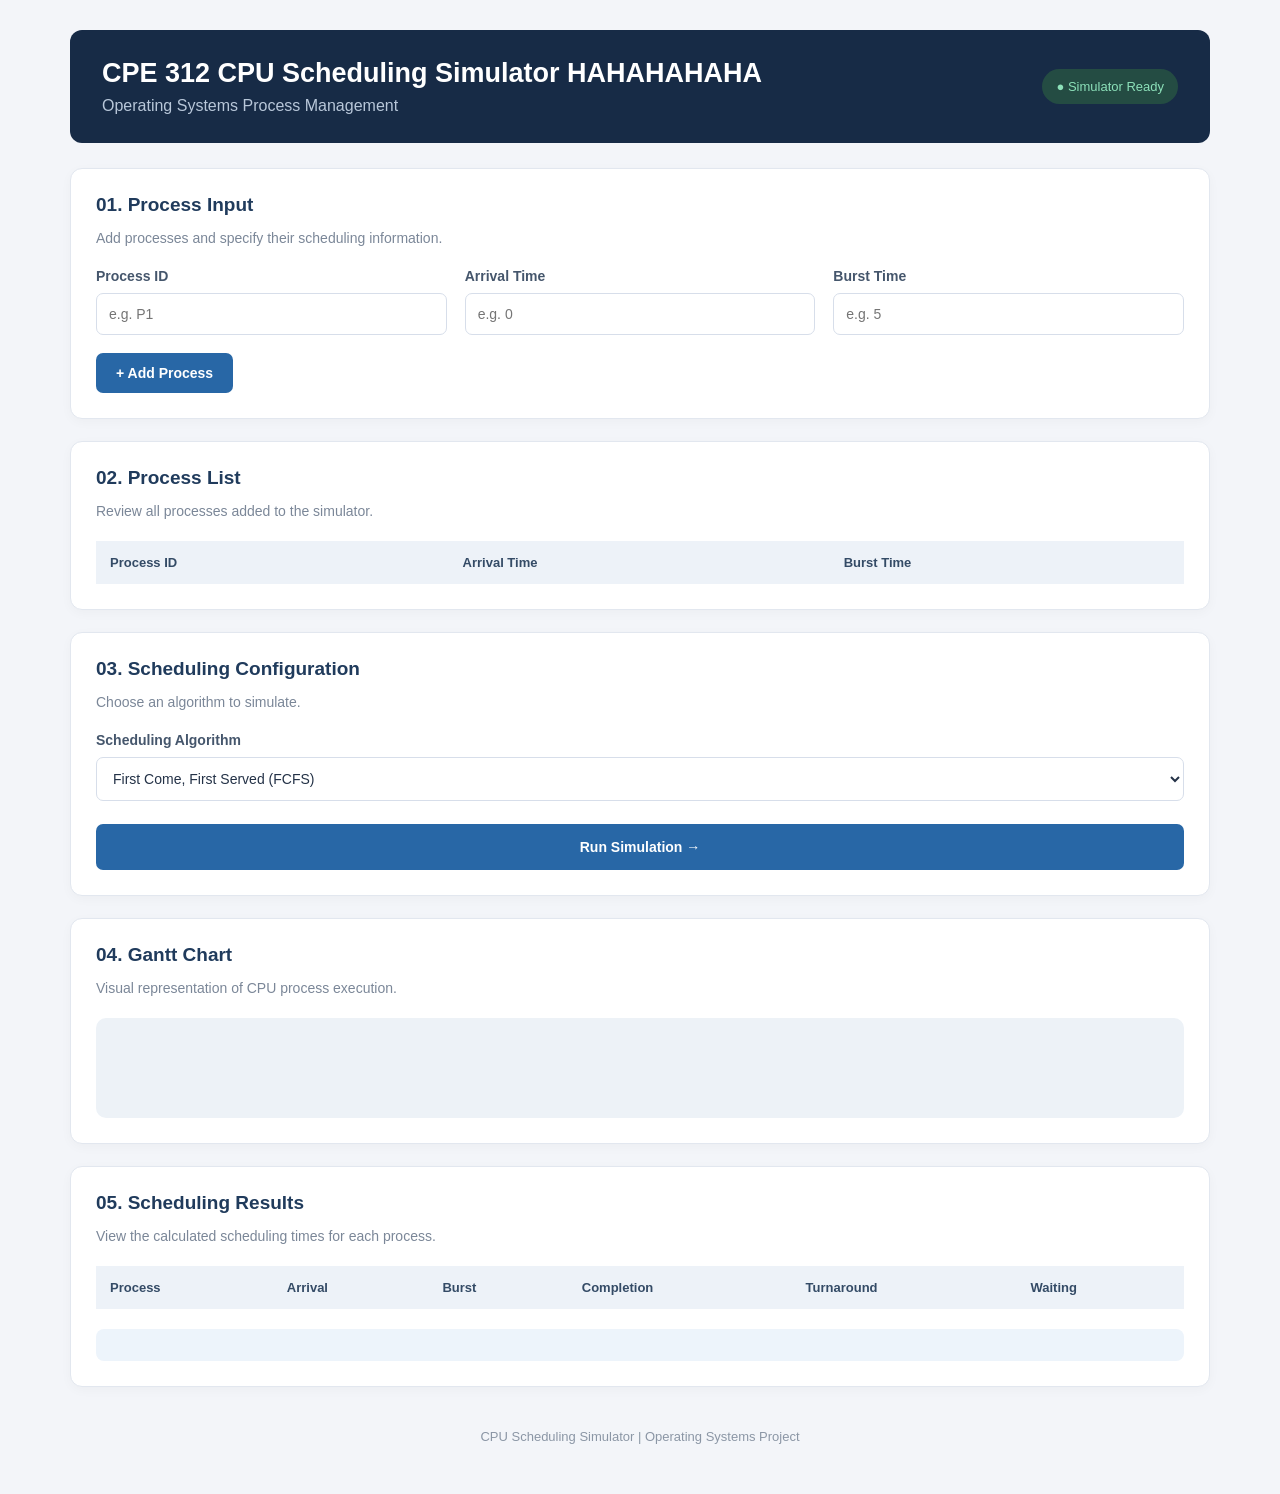
==== index.html @ f86019dd "Change title to 'CPE 312 CPU Scheduling Simulator' Updated the title and header text in index.html t" ====
<!DOCTYPE html>
<html lang="en">
<head>
    <meta charset="UTF-8">
    <meta name="viewport" content="width=device-width, initial-scale=1.0">
    <title>CPU Scheduling Simulator</title>
    <link rel="stylesheet" href="style.css">
</head>
<body>

<div class="container">

    <header class="header">
        <div>
            <h1>CPE 312 CPU Scheduling Simulator HAHAHAHAHA</h1>
            <p>Operating Systems Process Management</p>
        </div>
        <span class="status">● Simulator Ready</span>
    </header>

    <main>

        <section class="panel">
            <h2>01. Process Input</h2>
            <p class="description">
                Add processes and specify their scheduling information.
            </p>

            <div class="input-grid">
                <div class="input-group">
                    <label for="processID">Process ID</label>
                    <input type="text" id="processID" placeholder="e.g. P1">
                </div>

                <div class="input-group">
                    <label for="arrivalTime">Arrival Time</label>
                    <input type="number" id="arrivalTime" min="0" placeholder="e.g. 0">
                </div>

                <div class="input-group">
                    <label for="burstTime">Burst Time</label>
                    <input type="number" id="burstTime" min="1" placeholder="e.g. 5">
                </div>
            </div>

            <button class="primary-button" onclick="addProcess()">
                + Add Process
            </button>
        </section>

        <section class="panel">
            <h2>02. Process List</h2>
            <p class="description">
                Review all processes added to the simulator.
            </p>

            <div class="table-container">
                <table>
                    <thead>
                        <tr>
                            <th>Process ID</th>
                            <th>Arrival Time</th>
                            <th>Burst Time</th>
                        </tr>
                    </thead>
                    <tbody id="processTable"></tbody>
                </table>
            </div>
        </section>

        <section class="panel">
            <h2>03. Scheduling Configuration</h2>
            <p class="description">
                Choose an algorithm to simulate.
            </p>

            <div class="input-group">
                <label for="algorithm">Scheduling Algorithm</label>

                <select id="algorithm">
                    <option value="fcfs">
                        First Come, First Served (FCFS)
                    </option>
                    <option value="sjf">
                        Shortest Job First (SJF)
                    </option>
                </select>
            </div>

            <button class="primary-button run-button"
                    onclick="runSimulation()">
                Run Simulation →
            </button>
        </section>

        <section class="panel">
            <h2>04. Gantt Chart</h2>
            <p class="description">
                Visual representation of CPU process execution.
            </p>

            <div id="ganttChart" class="gantt-chart"></div>
        </section>

        <section class="panel">
            <h2>05. Scheduling Results</h2>
            <p class="description">
                View the calculated scheduling times for each process.
            </p>

            <div class="table-container">
                <table>
                    <thead>
                        <tr>
                            <th>Process</th>
                            <th>Arrival</th>
                            <th>Burst</th>
                            <th>Completion</th>
                            <th>Turnaround</th>
                            <th>Waiting</th>
                        </tr>
                    </thead>
                    <tbody id="resultsTable"></tbody>
                </table>
            </div>

            <div id="averages" class="average-results"></div>
        </section>

    </main>

    <footer>
        CPU Scheduling Simulator | Operating Systems Project
    </footer>

</div>

<script src="script.js"></script>

</body>
</html>
---- style.css ----
* {
    box-sizing: border-box;
}

body {
    margin: 0;
    font-family: Arial, sans-serif;
    background: #f3f5f9;
    color: #243247;
}

.container {
    max-width: 1200px;
    margin: auto;
    padding: 30px;
}

/* HEADER */

.header {
    background: #172b46;
    color: white;
    padding: 28px 32px;
    border-radius: 12px;
    display: flex;
    justify-content: space-between;
    align-items: center;
    margin-bottom: 25px;
}

.header h1 {
    margin: 0 0 8px;
    font-size: 27px;
}

.header p {
    margin: 0;
    color: #b8c7d9;
}

.status {
    background: #244c43;
    color: #8ce0b9;
    padding: 10px 14px;
    border-radius: 20px;
    font-size: 13px;
}

/* PANELS */

.panel {
    background: white;
    padding: 25px;
    margin-bottom: 22px;
    border-radius: 12px;
    border: 1px solid #e2e7ef;
    box-shadow: 0 3px 12px rgba(0,0,0,0.03);
}

.panel h2 {
    margin: 0 0 8px;
    font-size: 19px;
    color: #203b5c;
}

.description {
    color: #7b8798;
    font-size: 14px;
    margin-bottom: 22px;
}

/* INPUTS */

.input-grid {
    display: grid;
    grid-template-columns: repeat(3, 1fr);
    gap: 18px;
}

.input-group {
    display: flex;
    flex-direction: column;
    gap: 9px;
    margin-bottom: 18px;
}

label {
    font-size: 14px;
    font-weight: bold;
    color: #45566c;
}

input, select {
    width: 100%;
    padding: 12px;
    border: 1px solid #d7deea;
    border-radius: 7px;
    font-size: 14px;
    background: white;
    color: #243247;
}

input:focus, select:focus {
    outline: none;
    border-color: #367bc1;
    box-shadow: 0 0 0 3px rgba(54,123,193,0.12);
}

/* BUTTONS */

button {
    cursor: pointer;
    border: none;
    border-radius: 7px;
    padding: 12px 20px;
    font-size: 14px;
    font-weight: bold;
    transition: 0.2s;
}

.primary-button {
    background: #2867a6;
    color: white;
}

.primary-button:hover {
    background: #1e507f;
}

.run-button {
    width: 100%;
    margin-top: 5px;
    padding: 15px;
}

/* TABLES */

.table-container {
    width: 100%;
    overflow-x: auto;
}

table {
    width: 100%;
    border-collapse: collapse;
    background: white;
}

th {
    background: #edf2f8;
    color: #344b66;
    font-size: 13px;
    text-align: left;
    padding: 14px;
}

td {
    padding: 14px;
    border-bottom: 1px solid #edf0f4;
    font-size: 14px;
}

tbody tr:hover {
    background: #f7faff;
}


/* GANTT CHART */

.gantt-chart {
    display: flex;
    align-items: stretch;
    gap: 4px;
    overflow-x: auto;
    padding: 15px 5px;
    background: #edf2f7;
    border-radius: 10px;
    min-height: 100px;
}

.gantt-block {
    flex: 1 1 0;
    min-width: 75px;
    border-radius: 8px;
    padding: 18px 8px;
    text-align: center;
    color: #ffffff !important;
    font-weight: bold;
    background: #367BC1;
}

.gantt-time {
    margin-top: 8px;
    font-size: 12px;
    font-weight: normal;
    color: #ffffff !important;
}


/* RESULTS */

.average-results {
    margin-top: 20px;
    padding: 16px;
    background: #edf4fb;
    color: #244e78;
    border-radius: 8px;
    font-weight: bold;
    line-height: 2;
}

/* FOOTER */

footer {
    text-align: center;
    color: #8b96a5;
    font-size: 13px;
    padding: 20px;
}

/* MOBILE */

@media (max-width: 700px) {
    .container {
        padding: 15px;
    }

    .header {
        flex-direction: column;
        align-items: flex-start;
        gap: 18px;
        padding: 22px;
    }

    .header h1 {
        font-size: 22px;
    }

    .input-grid {
        grid-template-columns: 1fr;
        gap: 0;
    }

    .panel {
        padding: 18px;
    }
}
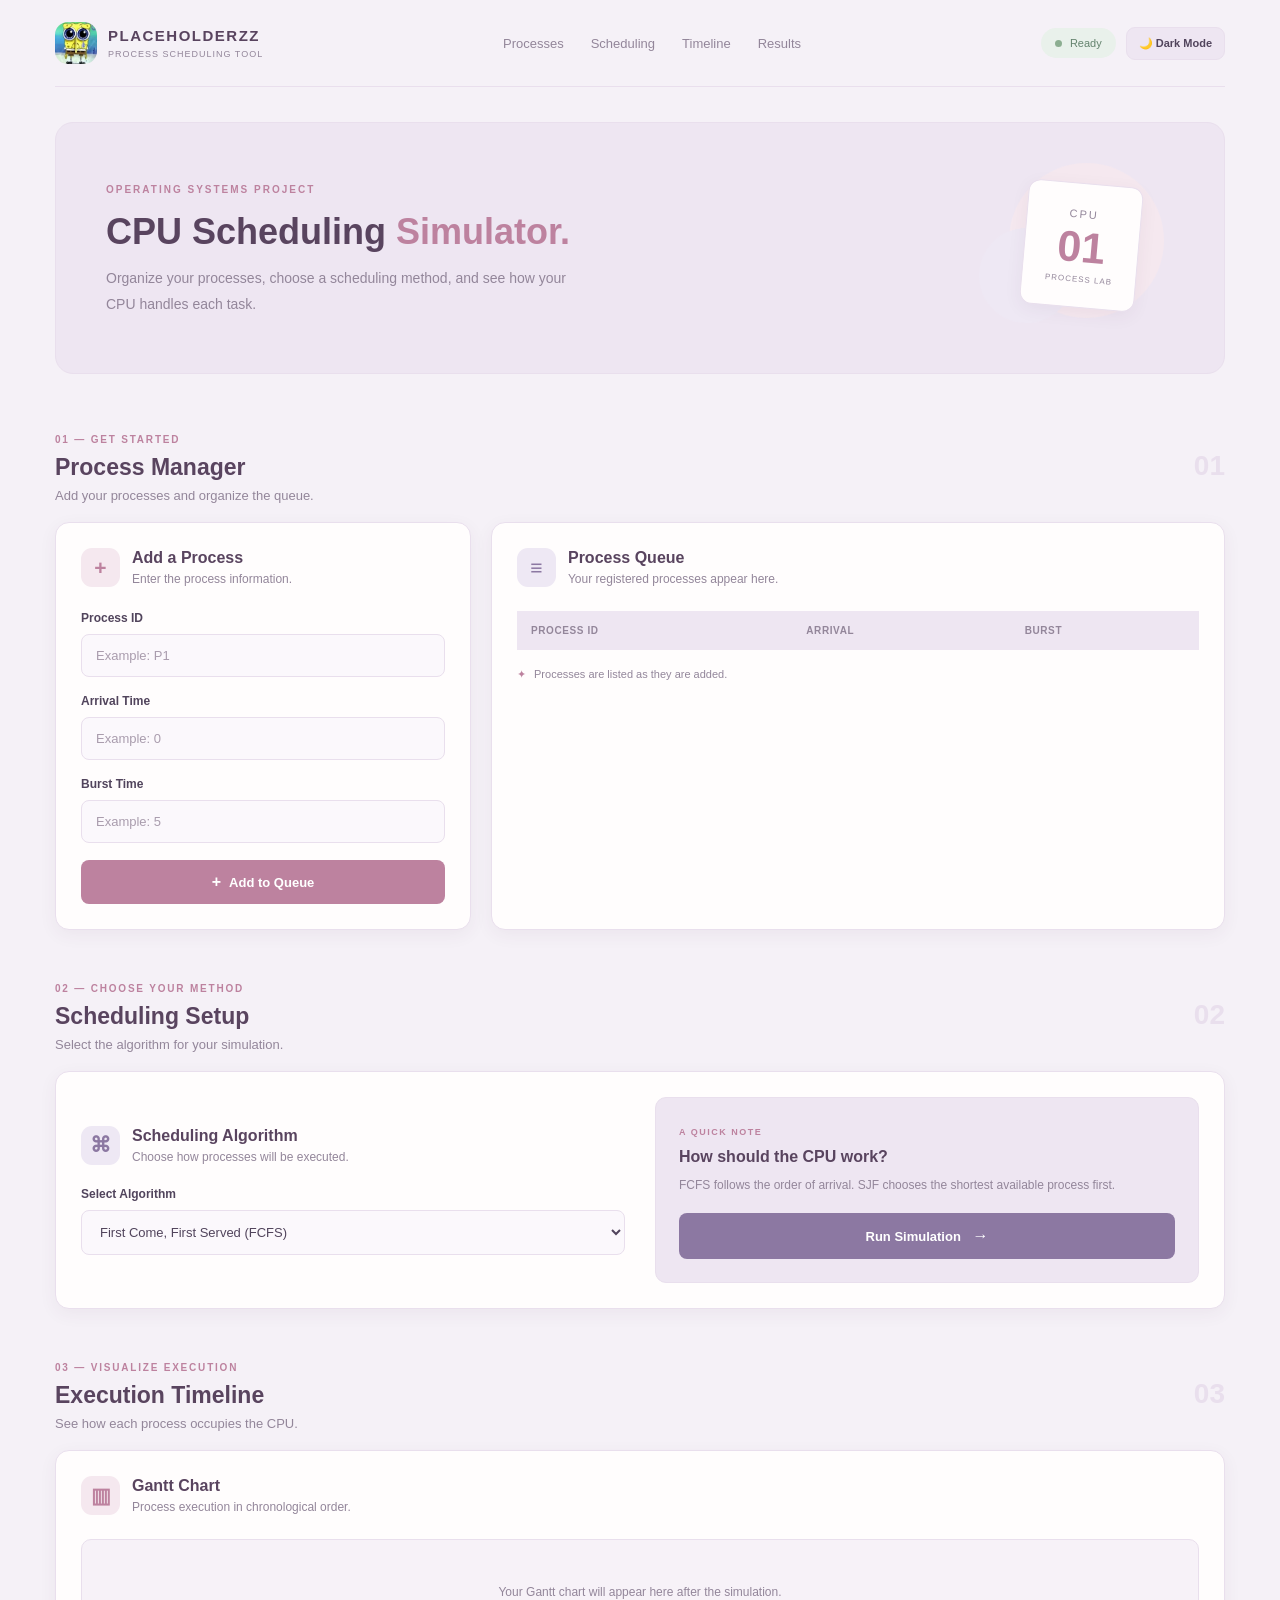
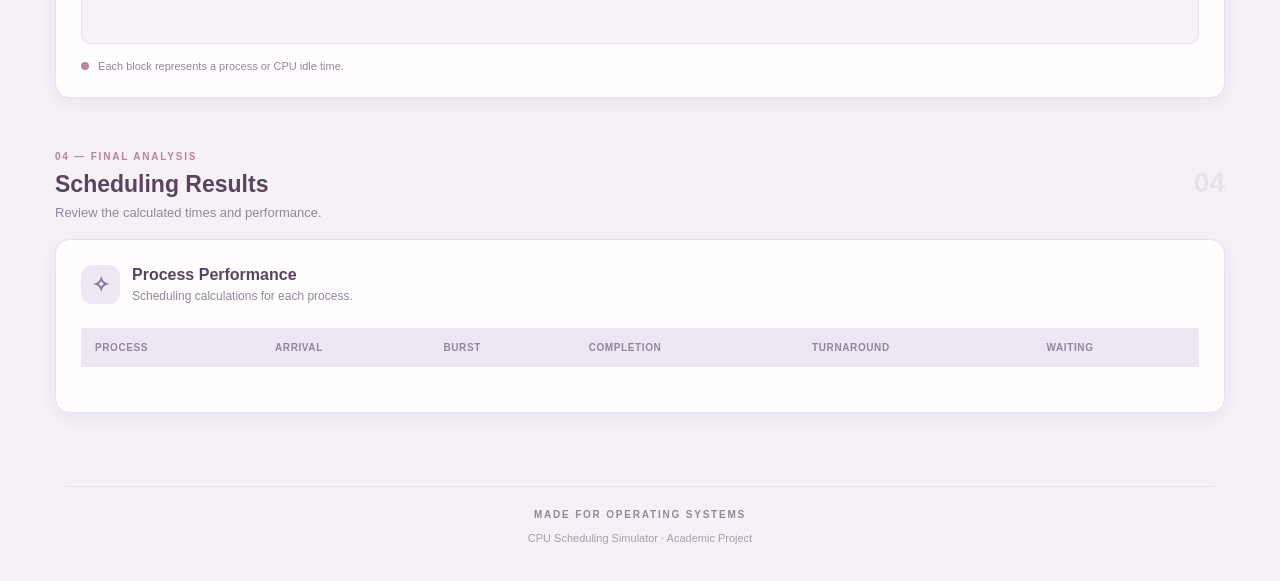
==== commit 3737da99: "Add files via upload" ====
--- a/index.html
+++ b/index.html
@@ -9,134 +9,273 @@
 </head>
 <body>
 
-<div class="container">
-
-    <header class="header">
-        <div>
-            <h1>CPE 312 CPU Scheduling Simulator HAHAHAHAHA</h1>
-            <p>Operating Systems Process Management</p>
+<div class="app-container">
+
+    <header class="topbar">
+        <div class="brand">
+            <div class="brand-logo">
+    <img src="logo.png" alt="LOGO Logo">
+</div>
+            <div>
+                <h2>PLACEHOLDERZZ</h2>
+                <span>PROCESS SCHEDULING TOOL</span>
+            </div>
         </div>
-        <span class="status">● Simulator Ready</span>
+
+        <nav class="navigation">
+            <a href="#process-manager">Processes</a>
+            <a href="#scheduling">Scheduling</a>
+            <a href="#timeline">Timeline</a>
+            <a href="#results">Results</a>
+        </nav>
+
+        <div class="header-actions">
+            <span class="system-status">
+                <span class="status-dot"></span>
+                Ready
+            </span>
+            <button class="theme-toggle" id="themeToggle" onclick="toggleTheme()">
+                🌙 Dark Mode
+            </button>
+        </div>
     </header>
 
     <main>
 
-        <section class="panel">
-            <h2>01. Process Input</h2>
-            <p class="description">
-                Add processes and specify their scheduling information.
-            </p>
-
-            <div class="input-grid">
-                <div class="input-group">
-                    <label for="processID">Process ID</label>
-                    <input type="text" id="processID" placeholder="e.g. P1">
-                </div>
-
-                <div class="input-group">
-                    <label for="arrivalTime">Arrival Time</label>
-                    <input type="number" id="arrivalTime" min="0" placeholder="e.g. 0">
-                </div>
-
-                <div class="input-group">
-                    <label for="burstTime">Burst Time</label>
-                    <input type="number" id="burstTime" min="1" placeholder="e.g. 5">
-                </div>
-            </div>
-
-            <button class="primary-button" onclick="addProcess()">
-                + Add Process
-            </button>
-        </section>
-
-        <section class="panel">
-            <h2>02. Process List</h2>
-            <p class="description">
-                Review all processes added to the simulator.
-            </p>
-
-            <div class="table-container">
-                <table>
-                    <thead>
-                        <tr>
-                            <th>Process ID</th>
-                            <th>Arrival Time</th>
-                            <th>Burst Time</th>
-                        </tr>
-                    </thead>
-                    <tbody id="processTable"></tbody>
-                </table>
-            </div>
-        </section>
-
-        <section class="panel">
-            <h2>03. Scheduling Configuration</h2>
-            <p class="description">
-                Choose an algorithm to simulate.
-            </p>
-
-            <div class="input-group">
-                <label for="algorithm">Scheduling Algorithm</label>
-
-                <select id="algorithm">
-                    <option value="fcfs">
-                        First Come, First Served (FCFS)
-                    </option>
-                    <option value="sjf">
-                        Shortest Job First (SJF)
-                    </option>
-                </select>
-            </div>
-
-            <button class="primary-button run-button"
-                    onclick="runSimulation()">
-                Run Simulation →
-            </button>
-        </section>
-
-        <section class="panel">
-            <h2>04. Gantt Chart</h2>
-            <p class="description">
-                Visual representation of CPU process execution.
-            </p>
-
-            <div id="ganttChart" class="gantt-chart"></div>
-        </section>
-
-        <section class="panel">
-            <h2>05. Scheduling Results</h2>
-            <p class="description">
-                View the calculated scheduling times for each process.
-            </p>
-
-            <div class="table-container">
-                <table>
-                    <thead>
-                        <tr>
-                            <th>Process</th>
-                            <th>Arrival</th>
-                            <th>Burst</th>
-                            <th>Completion</th>
-                            <th>Turnaround</th>
-                            <th>Waiting</th>
-                        </tr>
-                    </thead>
-                    <tbody id="resultsTable"></tbody>
-                </table>
-            </div>
-
-            <div id="averages" class="average-results"></div>
+        <section class="welcome-section">
+            <div class="welcome-text">
+                <span class="eyebrow">OPERATING SYSTEMS PROJECT</span>
+                <h1>CPU Scheduling <span>Simulator.</span></h1>
+                <p>
+                    Organize your processes, choose a scheduling method,
+                    and see how your CPU handles each task.
+                </p>
+            </div>
+
+            <div class="welcome-decoration">
+                <div class="decoration-circle circle-one"></div>
+                <div class="decoration-circle circle-two"></div>
+                <div class="decoration-card">
+                    <span>CPU</span>
+                    <strong>01</strong>
+                    <small>PROCESS LAB</small>
+                </div>
+            </div>
+        </section>
+
+        <section id="process-manager" class="workspace-section">
+            <div class="section-heading">
+                <div>
+                    <span class="section-label">01 — GET STARTED</span>
+                    <h2>Process Manager</h2>
+                    <p>Add your processes and organize the queue.</p>
+                </div>
+                <span class="section-mark">01</span>
+            </div>
+
+            <div class="process-layout">
+
+                <div class="card input-card">
+                    <div class="card-title">
+                        <div class="icon-box pink">+</div>
+                        <div>
+                            <h3>Add a Process</h3>
+                            <p>Enter the process information.</p>
+                        </div>
+                    </div>
+
+                    <div class="input-group">
+                        <label for="processID">Process ID</label>
+                        <input type="text" id="processID" placeholder="Example: P1">
+                    </div>
+
+                    <div class="input-group">
+                        <label for="arrivalTime">Arrival Time</label>
+                        <input type="number" id="arrivalTime" min="0" placeholder="Example: 0">
+                    </div>
+
+                    <div class="input-group">
+                        <label for="burstTime">Burst Time</label>
+                        <input type="number" id="burstTime" min="1" placeholder="Example: 5">
+                    </div>
+
+                    <button class="primary-button" onclick="addProcess()">
+                        <span>+</span> Add to Queue
+                    </button>
+                </div>
+
+                <div class="card queue-card">
+                    <div class="card-title">
+                        <div class="icon-box lavender">≡</div>
+                        <div>
+                            <h3>Process Queue</h3>
+                            <p>Your registered processes appear here.</p>
+                        </div>
+                    </div>
+
+                    <div class="table-container">
+                        <table>
+                            <thead>
+                                <tr>
+                                    <th>PROCESS ID</th>
+                                    <th>ARRIVAL</th>
+                                    <th>BURST</th>
+                                </tr>
+                            </thead>
+                            <tbody id="processTable"></tbody>
+                        </table>
+                    </div>
+
+                    <div class="table-note">
+                        <span>✦</span> Processes are listed as they are added.
+                    </div>
+                </div>
+
+            </div>
+        </section>
+
+        <section id="scheduling" class="workspace-section">
+            <div class="section-heading">
+                <div>
+                    <span class="section-label">02 — CHOOSE YOUR METHOD</span>
+                    <h2>Scheduling Setup</h2>
+                    <p>Select the algorithm for your simulation.</p>
+                </div>
+                <span class="section-mark">02</span>
+            </div>
+
+            <div class="card scheduling-card">
+                <div class="scheduling-left">
+                    <div class="card-title">
+                        <div class="icon-box lavender">⌘</div>
+                        <div>
+                            <h3>Scheduling Algorithm</h3>
+                            <p>Choose how processes will be executed.</p>
+                        </div>
+                    </div>
+
+                    <div class="input-group">
+                        <label for="algorithm">Select Algorithm</label>
+                        <select id="algorithm">
+                            <option value="fcfs">First Come, First Served (FCFS)</option>
+                            <option value="sjf">Shortest Job First (SJF)</option>
+                        </select>
+                    </div>
+                </div>
+
+                <div class="scheduling-right">
+                    <span class="tip-label">A QUICK NOTE</span>
+                    <h3>How should the CPU work?</h3>
+                    <p>
+                        FCFS follows the order of arrival.
+                        SJF chooses the shortest available process first.
+                    </p>
+                    <button class="run-button" onclick="runSimulation()">
+                        Run Simulation <span>→</span>
+                    </button>
+                </div>
+            </div>
+        </section>
+
+        <section id="timeline" class="workspace-section">
+            <div class="section-heading">
+                <div>
+                    <span class="section-label">03 — VISUALIZE EXECUTION</span>
+                    <h2>Execution Timeline</h2>
+                    <p>See how each process occupies the CPU.</p>
+                </div>
+                <span class="section-mark">03</span>
+            </div>
+
+            <div class="card timeline-card">
+                <div class="card-title">
+                    <div class="icon-box pink">▥</div>
+                    <div>
+                        <h3>Gantt Chart</h3>
+                        <p>Process execution in chronological order.</p>
+                    </div>
+                </div>
+
+                <div id="ganttChart" class="gantt-chart">
+                    <p class="placeholder">Your Gantt chart will appear here after the simulation.</p>
+                </div>
+
+                <div class="timeline-note">
+                    <span class="legend-dot"></span>
+                    Each block represents a process or CPU idle time.
+                </div>
+            </div>
+        </section>
+
+        <section id="results" class="workspace-section">
+            <div class="section-heading">
+                <div>
+                    <span class="section-label">04 — FINAL ANALYSIS</span>
+                    <h2>Scheduling Results</h2>
+                    <p>Review the calculated times and performance.</p>
+                </div>
+                <span class="section-mark">04</span>
+            </div>
+
+            <div class="card results-card">
+                <div class="card-title">
+                    <div class="icon-box lavender">✧</div>
+                    <div>
+                        <h3>Process Performance</h3>
+                        <p>Scheduling calculations for each process.</p>
+                    </div>
+                </div>
+
+                <div class="table-container">
+                    <table>
+                        <thead>
+                            <tr>
+                                <th>PROCESS</th>
+                                <th>ARRIVAL</th>
+                                <th>BURST</th>
+                                <th>COMPLETION</th>
+                                <th>TURNAROUND</th>
+                                <th>WAITING</th>
+                            </tr>
+                        </thead>
+                        <tbody id="resultsTable"></tbody>
+                    </table>
+                </div>
+
+                <div class="average-results" id="averages"></div>
+            </div>
         </section>
 
     </main>
 
     <footer>
-        CPU Scheduling Simulator | Operating Systems Project
+        <div class="footer-line"></div>
+        <p>MADE FOR OPERATING SYSTEMS</p>
+        <span>CPU Scheduling Simulator · Academic Project</span>
     </footer>
 
 </div>
 
 <script src="script.js"></script>
+
+<script>
+    function toggleTheme() {
+        document.body.classList.toggle("dark-mode");
+
+        const isDark = document.body.classList.contains("dark-mode");
+        const button = document.getElementById("themeToggle");
+
+        button.textContent = isDark ? "☀️ Light Mode" : "🌙 Dark Mode";
+
+        localStorage.setItem("cpuTheme", isDark ? "dark" : "light");
+    }
+
+    // Load saved theme
+    if (localStorage.getItem("cpuTheme") === "dark") {
+        document.body.classList.add("dark-mode");
+        document.getElementById("themeToggle").textContent = "☀️ Light Mode";
+    }
+</script>
 
 </body>
 </html>
--- a/style.css
+++ b/style.css
@@ -1,140 +1,539 @@
+
+/* =========================
+   THEME COLORS
+========================= */
+
+:root {
+    --page-bg: #f5f1f7;
+    --surface: #fffdfd;
+    --surface-soft: #faf6fb;
+    --surface-accent: #eee6f2;
+    --input-bg: #fbf8fc;
+
+    --text-main: #51445c;
+    --text-heading: #59445f;
+    --text-muted: #93869a;
+    --text-soft: #a99cad;
+
+    --border: #e9dfed;
+    --border-soft: #f0e8f1;
+
+    --pink: #bd829f;
+    --pink-hover: #a96f8d;
+    --pink-soft: #f5e8ef;
+
+    --purple: #8c78a2;
+    --purple-hover: #77638e;
+    --purple-soft: #eee8f4;
+
+    --green-soft: #e9f1eb;
+    --green-text: #64836e;
+
+    --shadow: 0 5px 18px rgba(80, 58, 87, 0.06);
+
+    --chart-bg: #f7f2f8;
+    --chart-one: #d9c9e4;
+    --chart-two: #e8d2dc;
+    --chart-three: #d5e3da;
+    --chart-text: #5e4c68;
+    --chart-idle: #ebe7ed;
+}
+
+/* DARK MODE COLORS */
+
+body.dark-mode {
+    --page-bg: #191622;
+    --surface: #252130;
+    --surface-soft: #2c2738;
+    --surface-accent: #373044;
+    --input-bg: #302a3b;
+
+    --text-main: #e9e1ed;
+    --text-heading: #f0e7f4;
+    --text-muted: #b6a9c0;
+    --text-soft: #9e92a8;
+
+    --border: #40374b;
+    --border-soft: #393144;
+
+    --pink: #d19ab5;
+    --pink-hover: #bc83a0;
+    --pink-soft: #493344;
+
+    --purple: #a994bf;
+    --purple-hover: #927ba9;
+    --purple-soft: #3b3249;
+
+    --green-soft: #304239;
+    --green-text: #a5c5ae;
+
+    --shadow: 0 5px 18px rgba(0, 0, 0, 0.16);
+
+    --chart-bg: #302a3a;
+    --chart-one: #655576;
+    --chart-two: #755366;
+    --chart-three: #4d6658;
+    --chart-text: #f3eaf6;
+    --chart-idle: #46404d;
+}
+
+
+/* =========================
+   GENERAL
+========================= */
 
 * {
     box-sizing: border-box;
+}
+
+html {
+    scroll-behavior: smooth;
 }
 
 body {
     margin: 0;
     font-family: Arial, sans-serif;
-    background: #f3f5f9;
-    color: #243247;
-}
-
-.container {
-    max-width: 1200px;
+    background: var(--page-bg);
+    color: var(--text-main);
+    transition: background 0.25s ease, color 0.25s ease;
+}
+
+.app-container {
+    max-width: 1450px;
     margin: auto;
-    padding: 30px;
-}
-
-/* HEADER */
-
-.header {
-    background: #172b46;
-    color: white;
-    padding: 28px 32px;
+    padding: 0 55px;
+}
+
+.card,
+.welcome-section,
+.scheduling-right,
+.gantt-chart,
+.stat-card,
+input,
+select,
+th,
+td,
+.average-results,
+.system-status,
+.theme-toggle {
+    transition:
+        background-color 0.25s ease,
+        color 0.25s ease,
+        border-color 0.25s ease;
+}
+
+
+/* =========================
+   HEADER
+========================= */
+
+.topbar {
+    display: flex;
+    justify-content: space-between;
+    align-items: center;
+    padding: 22px 0;
+    border-bottom: 1px solid var(--border);
+    gap: 25px;
+}
+
+.brand {
+    display: flex;
+    align-items: center;
+    gap: 11px;
+}
+
+.brand-logo {
+    width: 42px;
+    height: 42px;
+    display: flex;
+    align-items: center;
+    justify-content: center;
+    background: var(--pink-soft);
+    color: var(--pink);
+    border-radius: 13px;
+    font-size: 22px;
+    font-weight: bold;
+}
+
+.brand h2 {
+    font-size: 15px;
+    letter-spacing: 1.5px;
+    margin: 0;
+    color: var(--text-heading);
+}
+
+.brand span {
+    display: block;
+    font-size: 9px;
+    letter-spacing: 1px;
+    color: var(--text-muted);
+    margin-top: 5px;
+}
+
+.navigation {
+    display: flex;
+    gap: 27px;
+}
+
+.navigation a {
+    text-decoration: none;
+    color: var(--text-muted);
+    font-size: 13px;
+    transition: color 0.2s;
+}
+
+.navigation a:hover {
+    color: var(--pink);
+}
+
+.header-actions {
+    display: flex;
+    align-items: center;
+    gap: 10px;
+}
+
+.system-status {
+    background: var(--green-soft);
+    color: var(--green-text);
+    padding: 9px 14px;
+    border-radius: 20px;
+    font-size: 11px;
+    white-space: nowrap;
+}
+
+.status-dot {
+    display: inline-block;
+    width: 7px;
+    height: 7px;
+    background: #8cae91;
+    border-radius: 50%;
+    margin-right: 5px;
+}
+
+.theme-toggle {
+    background: var(--surface-accent);
+    color: var(--text-main);
+    border: 1px solid var(--border);
+    border-radius: 9px;
+    padding: 9px 12px;
+    font-size: 11px;
+    font-weight: bold;
+    cursor: pointer;
+    white-space: nowrap;
+}
+
+.theme-toggle:hover {
+    background: var(--purple-soft);
+}
+
+
+/* =========================
+   WELCOME SECTION
+========================= */
+
+.welcome-section {
+    position: relative;
+    overflow: hidden;
+    display: flex;
+    justify-content: space-between;
+    align-items: center;
+    min-height: 240px;
+    margin: 35px 0 55px;
+    padding: 40px 50px;
+    background: var(--surface-accent);
+    border: 1px solid var(--border);
+    border-radius: 18px;
+}
+
+.welcome-text {
+    position: relative;
+    z-index: 2;
+    max-width: 650px;
+}
+
+.eyebrow {
+    font-size: 10px;
+    letter-spacing: 2px;
+    font-weight: bold;
+    color: var(--pink);
+}
+
+.welcome-text h1 {
+    color: var(--text-heading);
+    font-size: 36px;
+    margin: 13px 0;
+    line-height: 1.2;
+}
+
+.welcome-text h1 span {
+    color: var(--pink);
+}
+
+.welcome-text p {
+    color: var(--text-muted);
+    font-size: 14px;
+    line-height: 1.8;
+    max-width: 490px;
+    margin: 0;
+}
+
+.welcome-decoration {
+    position: relative;
+    width: 210px;
+    height: 170px;
+    flex-shrink: 0;
+}
+
+.decoration-circle {
+    position: absolute;
+    border-radius: 50%;
+}
+
+.circle-one {
+    width: 155px;
+    height: 155px;
+    background: var(--pink-soft);
+    right: 10px;
+    top: 0;
+}
+
+.circle-two {
+    width: 95px;
+    height: 95px;
+    background: var(--purple-soft);
+    right: 100px;
+    top: 65px;
+}
+
+.decoration-card {
+    position: absolute;
+    width: 115px;
+    height: 125px;
+    right: 35px;
+    top: 20px;
+    background: var(--surface);
+    border: 1px solid var(--border);
     border-radius: 12px;
+    box-shadow: var(--shadow);
+    display: flex;
+    flex-direction: column;
+    justify-content: center;
+    align-items: center;
+    transform: rotate(5deg);
+}
+
+.decoration-card span {
+    color: var(--text-muted);
+    font-size: 11px;
+    letter-spacing: 2px;
+}
+
+.decoration-card strong {
+    color: var(--pink);
+    font-size: 43px;
+    margin: 3px 0;
+}
+
+.decoration-card small {
+    color: var(--text-muted);
+    font-size: 8px;
+    letter-spacing: 1px;
+}
+
+
+/* =========================
+   SECTION HEADINGS
+========================= */
+
+.workspace-section {
+    margin-bottom: 48px;
+    scroll-margin-top: 25px;
+}
+
+.section-heading {
     display: flex;
     justify-content: space-between;
     align-items: center;
-    margin-bottom: 25px;
-}
-
-.header h1 {
-    margin: 0 0 8px;
-    font-size: 27px;
-}
-
-.header p {
+    margin-bottom: 19px;
+}
+
+.section-label {
+    font-size: 10px;
+    letter-spacing: 1.8px;
+    color: var(--pink);
+    font-weight: bold;
+}
+
+.section-heading h2 {
+    font-size: 23px;
+    color: var(--text-heading);
+    margin: 7px 0;
+}
+
+.section-heading p {
+    color: var(--text-muted);
+    font-size: 13px;
     margin: 0;
-    color: #b8c7d9;
-}
-
-.status {
-    background: #244c43;
-    color: #8ce0b9;
-    padding: 10px 14px;
-    border-radius: 20px;
-    font-size: 13px;
-}
-
-/* PANELS */
-
-.panel {
-    background: white;
+}
+
+.section-mark {
+    font-size: 28px;
+    color: var(--border);
+    font-weight: bold;
+}
+
+
+/* =========================
+   CARDS
+========================= */
+
+.card {
+    background: var(--surface);
+    border: 1px solid var(--border);
+    border-radius: 14px;
     padding: 25px;
-    margin-bottom: 22px;
-    border-radius: 12px;
-    border: 1px solid #e2e7ef;
-    box-shadow: 0 3px 12px rgba(0,0,0,0.03);
-}
-
-.panel h2 {
-    margin: 0 0 8px;
-    font-size: 19px;
-    color: #203b5c;
-}
-
-.description {
-    color: #7b8798;
-    font-size: 14px;
-    margin-bottom: 22px;
-}
-
-/* INPUTS */
-
-.input-grid {
+    box-shadow: var(--shadow);
+}
+
+.card-title {
+    display: flex;
+    align-items: center;
+    gap: 12px;
+    margin-bottom: 24px;
+}
+
+.card-title h3 {
+    margin: 0;
+    color: var(--text-heading);
+    font-size: 16px;
+}
+
+.card-title p {
+    margin: 5px 0 0;
+    font-size: 12px;
+    color: var(--text-muted);
+}
+
+.icon-box {
+    width: 39px;
+    height: 39px;
+    border-radius: 11px;
+    display: flex;
+    align-items: center;
+    justify-content: center;
+    font-size: 21px;
+    font-weight: bold;
+}
+
+.icon-box.pink {
+    background: var(--pink-soft);
+    color: var(--pink);
+}
+
+.icon-box.lavender {
+    background: var(--purple-soft);
+    color: var(--purple);
+}
+
+
+/* =========================
+   PROCESS LAYOUT
+========================= */
+
+.process-layout {
     display: grid;
-    grid-template-columns: repeat(3, 1fr);
-    gap: 18px;
-}
+    grid-template-columns: 0.85fr 1.5fr;
+    gap: 20px;
+    align-items: stretch;
+}
+
+.input-card,
+.queue-card {
+    min-width: 0;
+}
+
+
+/* =========================
+   INPUTS
+========================= */
 
 .input-group {
     display: flex;
     flex-direction: column;
     gap: 9px;
-    margin-bottom: 18px;
+    margin-bottom: 17px;
 }
 
 label {
-    font-size: 14px;
-    font-weight: bold;
-    color: #45566c;
-}
-
-input, select {
+    color: var(--text-main);
+    font-size: 12px;
+    font-weight: bold;
+}
+
+input,
+select {
     width: 100%;
-    padding: 12px;
-    border: 1px solid #d7deea;
-    border-radius: 7px;
-    font-size: 14px;
-    background: white;
-    color: #243247;
-}
-
-input:focus, select:focus {
+    padding: 13px 14px;
+    border: 1px solid var(--border);
+    border-radius: 8px;
+    background: var(--input-bg);
+    color: var(--text-main);
+    font-size: 13px;
+    font-family: Arial, sans-serif;
+}
+
+input::placeholder {
+    color: var(--text-soft);
+}
+
+input:focus,
+select:focus {
     outline: none;
-    border-color: #367bc1;
-    box-shadow: 0 0 0 3px rgba(54,123,193,0.12);
-}
-
-/* BUTTONS */
+    border-color: var(--pink);
+    box-shadow: 0 0 0 3px rgba(189, 130, 159, 0.15);
+}
+
+select option {
+    background: var(--surface);
+    color: var(--text-main);
+}
+
+
+/* =========================
+   BUTTONS
+========================= */
 
 button {
+    border: none;
+    border-radius: 8px;
+    padding: 13px 18px;
+    font-size: 13px;
+    font-weight: bold;
+    font-family: Arial, sans-serif;
     cursor: pointer;
-    border: none;
-    border-radius: 7px;
-    padding: 12px 20px;
-    font-size: 14px;
-    font-weight: bold;
     transition: 0.2s;
 }
 
 .primary-button {
-    background: #2867a6;
+    width: 100%;
+    background: var(--pink);
     color: white;
 }
 
+.primary-button span {
+    margin-right: 5px;
+    font-size: 16px;
+}
+
 .primary-button:hover {
-    background: #1e507f;
-}
-
-.run-button {
-    width: 100%;
-    margin-top: 5px;
-    padding: 15px;
-}
-
-/* TABLES */
+    background: var(--pink-hover);
+    transform: translateY(-1px);
+}
+
+
+/* =========================
+   TABLES
+========================= */
 
 .table-container {
     width: 100%;
@@ -144,105 +543,449 @@
 table {
     width: 100%;
     border-collapse: collapse;
-    background: white;
+    background: transparent;
 }
 
 th {
-    background: #edf2f8;
-    color: #344b66;
-    font-size: 13px;
+    background: var(--surface-accent);
+    color: var(--text-muted);
+    font-size: 10px;
+    letter-spacing: 0.6px;
     text-align: left;
     padding: 14px;
+    white-space: nowrap;
 }
 
 td {
     padding: 14px;
-    border-bottom: 1px solid #edf0f4;
-    font-size: 14px;
+    border-bottom: 1px solid var(--border-soft);
+    font-size: 13px;
+    color: var(--text-main);
+    white-space: nowrap;
 }
 
 tbody tr:hover {
-    background: #f7faff;
-}
-
-
-/* GANTT CHART */
+    background: var(--surface-soft);
+}
+
+.table-note {
+    color: var(--text-muted);
+    font-size: 11px;
+    margin-top: 18px;
+}
+
+.table-note span {
+    color: var(--pink);
+    margin-right: 5px;
+}
+
+
+/* =========================
+   SCHEDULING
+========================= */
+
+.scheduling-card {
+    display: grid;
+    grid-template-columns: 1fr 1fr;
+    gap: 30px;
+    align-items: center;
+}
+
+.scheduling-left .card-title {
+    margin-bottom: 22px;
+}
+
+.scheduling-left .input-group {
+    margin-bottom: 0;
+}
+
+.scheduling-right {
+    padding: 23px;
+    background: var(--surface-accent);
+    border: 1px solid var(--border);
+    border-radius: 11px;
+}
+
+.tip-label {
+    color: var(--pink);
+    font-size: 9px;
+    letter-spacing: 1.5px;
+    font-weight: bold;
+}
+
+.scheduling-right h3 {
+    font-size: 16px;
+    color: var(--text-heading);
+    margin: 9px 0;
+}
+
+.scheduling-right p {
+    color: var(--text-muted);
+    font-size: 12px;
+    line-height: 1.7;
+    margin: 0 0 18px;
+}
+
+.run-button {
+    width: 100%;
+    background: var(--purple);
+    color: white;
+    padding: 14px;
+}
+
+.run-button span {
+    margin-left: 8px;
+    font-size: 16px;
+}
+
+.run-button:hover {
+    background: var(--purple-hover);
+    transform: translateY(-1px);
+}
+
+
+/* =========================
+   GANTT CHART
+========================= */
 
 .gantt-chart {
     display: flex;
     align-items: stretch;
-    gap: 4px;
+    gap: 5px;
     overflow-x: auto;
-    padding: 15px 5px;
-    background: #edf2f7;
+    padding: 18px 10px;
+    min-height: 105px;
+    background: var(--chart-bg);
+    border: 1px solid var(--border);
     border-radius: 10px;
-    min-height: 100px;
+}
+
+.placeholder {
+    align-self: center;
+    margin: auto;
+    color: var(--text-muted);
+    font-size: 12px;
 }
 
 .gantt-block {
     flex: 1 1 0;
     min-width: 75px;
     border-radius: 8px;
-    padding: 18px 8px;
+    padding: 14px 10px;
     text-align: center;
-    color: #ffffff !important;
-    font-weight: bold;
-    background: #367BC1;
+    color: var(--chart-text) !important;
+    font-weight: bold;
+    background: var(--chart-one);
+    animation: ganttAppear 0.55s ease both;
+    transition: transform 0.2s ease, filter 0.2s ease;
+}
+
+.gantt-block:nth-child(3n + 2) {
+    background: var(--chart-two);
+}
+
+.gantt-block:nth-child(3n) {
+    background: var(--chart-three);
+}
+
+.gantt-block:hover {
+    filter: brightness(0.96);
+    transform: translateY(-4px);
 }
 
 .gantt-time {
     margin-top: 8px;
     font-size: 12px;
     font-weight: normal;
-    color: #ffffff !important;
-}
-
-
-/* RESULTS */
-
-.average-results {
+    color: var(--chart-text) !important;
+}
+
+.idle-block {
+    background: var(--chart-idle) !important;
+    color: var(--text-muted) !important;
+    border: 1px dashed var(--border);
+}
+
+.timeline-note {
+    margin-top: 16px;
+    color: var(--text-muted);
+    font-size: 11px;
+}
+
+.legend-dot {
+    display: inline-block;
+    width: 8px;
+    height: 8px;
+    background: var(--pink);
+    border-radius: 50%;
+    margin-right: 6px;
+}
+
+
+/* =========================
+   RESULTS
+========================= */
+
+.results-card {
+    overflow: hidden;
+}
+
+#resultsTable td {
+    padding: 14px 12px;
+    text-align: center;
+    vertical-align: middle;
+}
+
+#resultsTable tr:hover {
+    background: var(--surface-soft);
+}
+
+.result-row,
+.process-row {
+    animation: rowAppear 0.4s ease both;
+}
+
+.result-number {
+    display: inline-flex;
+    justify-content: center;
+    align-items: center;
+    min-width: 42px;
+    padding: 7px 12px;
+    border-radius: 10px;
+    font-size: 15px;
+    font-weight: 800;
+    transition: transform 0.2s ease;
+}
+
+.result-number:hover {
+    transform: scale(1.08);
+}
+
+.result-number.completion {
+    background: var(--purple-soft);
+    color: var(--purple);
+}
+
+.result-number.turnaround {
+    background: var(--pink-soft);
+    color: var(--pink);
+}
+
+.result-number.waiting {
+    background: var(--green-soft);
+    color: var(--green-text);
+}
+
+
+/* =========================
+   STATISTICS
+========================= */
+
+.average-results,
+.stats-grid {
+    display: grid;
+    grid-template-columns: repeat(3, 1fr);
+    gap: 16px;
     margin-top: 20px;
-    padding: 16px;
-    background: #edf4fb;
-    color: #244e78;
-    border-radius: 8px;
-    font-weight: bold;
-    line-height: 2;
-}
-
-/* FOOTER */
+}
+
+.stat-card {
+    background: var(--purple-soft);
+    border: 1px solid var(--border);
+    border-radius: 13px;
+    padding: 20px;
+    display: flex;
+    flex-direction: column;
+    gap: 8px;
+    animation: rowAppear 0.5s ease both;
+    transition: transform 0.2s ease, box-shadow 0.2s ease;
+}
+
+.stat-card:nth-child(2) {
+    background: var(--pink-soft);
+}
+
+.stat-card:nth-child(3) {
+    background: var(--green-soft);
+}
+
+.stat-card:hover {
+    transform: translateY(-4px);
+    box-shadow: var(--shadow);
+}
+
+.stat-card span {
+    font-size: 13px;
+    color: var(--text-muted);
+    font-weight: 600;
+}
+
+.stat-card strong {
+    font-size: 28px;
+    color: var(--text-heading);
+}
+
+.stat-card small {
+    font-size: 12px;
+    color: var(--text-muted);
+}
+
+
+/* =========================
+   FOOTER
+========================= */
 
 footer {
     text-align: center;
-    color: #8b96a5;
-    font-size: 13px;
-    padding: 20px;
-}
-
-/* MOBILE */
+    padding: 25px 10px 35px;
+}
+
+.footer-line {
+    height: 1px;
+    background: var(--border);
+    margin-bottom: 22px;
+}
+
+footer p {
+    color: var(--text-muted);
+    font-size: 10px;
+    font-weight: bold;
+    letter-spacing: 1.8px;
+    margin: 0 0 8px;
+}
+
+footer span {
+    color: var(--text-soft);
+    font-size: 11px;
+}
+
+
+/* =========================
+   ANIMATIONS
+========================= */
+
+@keyframes rowAppear {
+    from {
+        opacity: 0;
+        transform: translateY(10px);
+    }
+
+    to {
+        opacity: 1;
+        transform: translateY(0);
+    }
+}
+
+@keyframes ganttAppear {
+    from {
+        opacity: 0;
+        transform: translateY(12px) scale(0.96);
+    }
+
+    to {
+        opacity: 1;
+        transform: translateY(0) scale(1);
+    }
+}
+
+
+/* =========================
+   RESPONSIVE
+========================= */
+
+@media (max-width: 950px) {
+    .app-container {
+        padding: 0 25px;
+    }
+
+    .navigation {
+        gap: 13px;
+    }
+
+    .process-layout {
+        grid-template-columns: 1fr;
+    }
+}
 
 @media (max-width: 700px) {
-    .container {
-        padding: 15px;
-    }
-
-    .header {
-        flex-direction: column;
-        align-items: flex-start;
-        gap: 18px;
-        padding: 22px;
-    }
-
-    .header h1 {
+    .app-container {
+        padding: 0 15px;
+    }
+
+    .topbar {
+        flex-wrap: wrap;
+    }
+
+    .header-actions {
+        margin-left: auto;
+    }
+
+    .navigation {
+        order: 3;
+        width: 100%;
+        overflow-x: auto;
+        padding: 10px 0;
+    }
+
+    .navigation a {
+        white-space: nowrap;
+    }
+
+    .welcome-section {
+        padding: 30px 25px;
+        margin: 25px 0 40px;
+    }
+
+    .welcome-text h1 {
+        font-size: 27px;
+    }
+
+    .welcome-decoration {
+        display: none;
+    }
+
+    .section-heading h2 {
+        font-size: 20px;
+    }
+
+    .scheduling-card {
+        grid-template-columns: 1fr;
+        gap: 22px;
+    }
+
+    .card {
+        padding: 19px;
+    }
+
+    .average-results,
+    .stats-grid {
+        grid-template-columns: 1fr;
+    }
+}
+
+@media (max-width: 480px) {
+    .header-actions {
+        width: 100%;
+        justify-content: space-between;
+    }
+
+    .welcome-text h1 {
+        font-size: 24px;
+    }
+
+    .section-mark {
         font-size: 22px;
     }
-
-    .input-grid {
-        grid-template-columns: 1fr;
-        gap: 0;
-    }
-
-    .panel {
-        padding: 18px;
-    }
-}
+}
+.brand-logo {
+    width: 42px;
+    height: 42px;
+    border-radius: 13px;
+    overflow: hidden;
+}
+
+.brand-logo img {
+    width: 100%;
+    height: 100%;
+    object-fit: contain;
+}
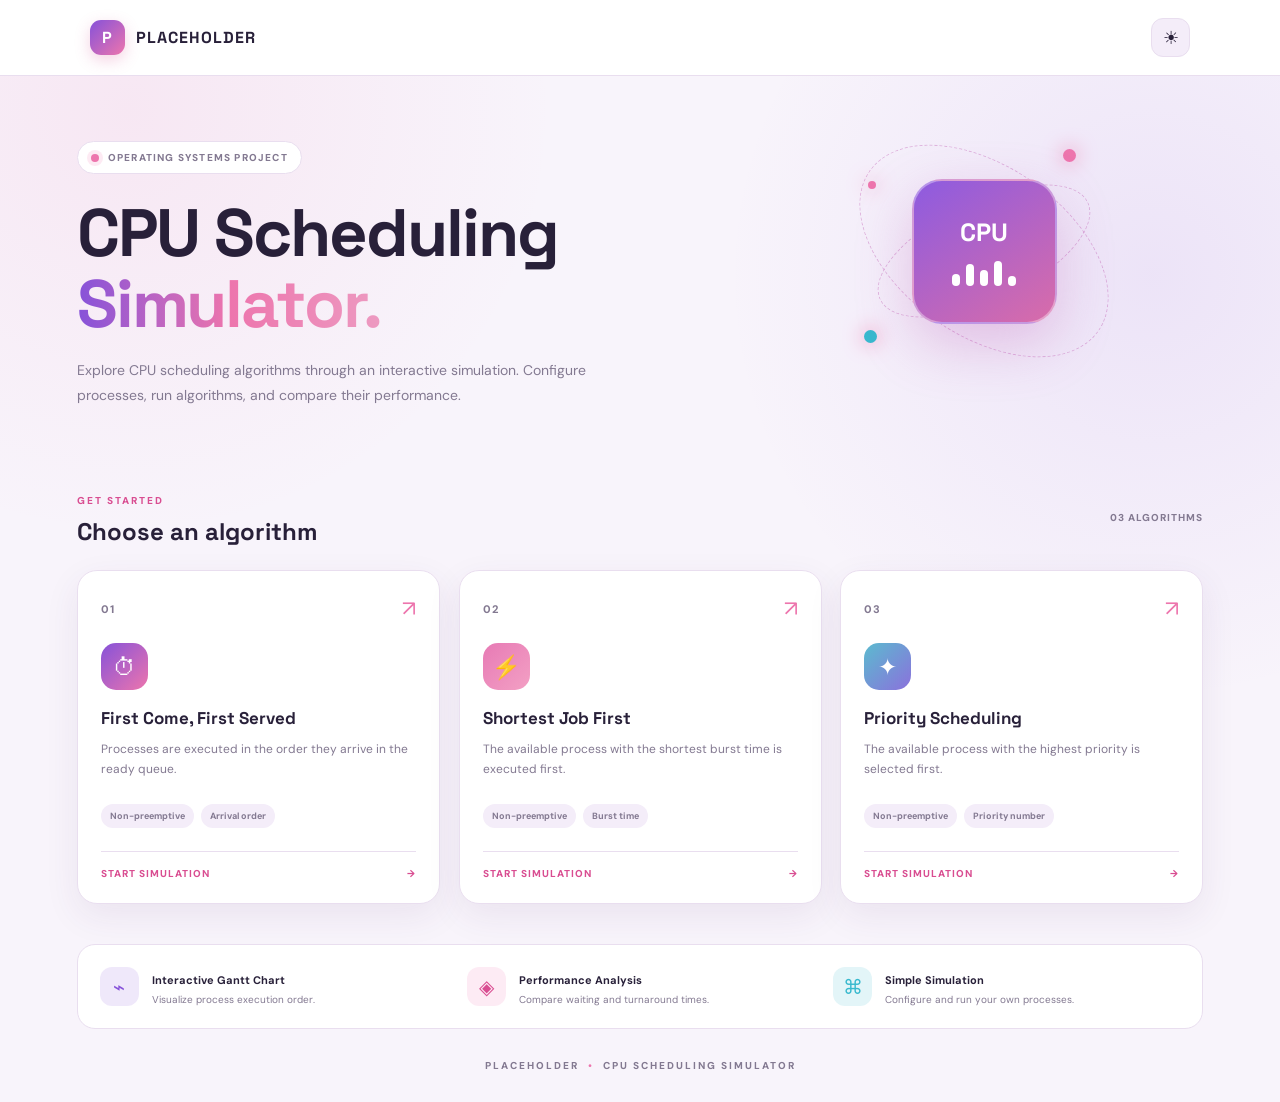
==== commit 378c749f: "Add files via upload" ====
--- a/index.html
+++ b/index.html
@@ -1,281 +1,154 @@
-
 <!DOCTYPE html>
 <html lang="en">
 <head>
     <meta charset="UTF-8">
     <meta name="viewport" content="width=device-width, initial-scale=1.0">
-    <title>CPU Scheduling Simulator</title>
+    <title>PLACEHOLDER | CPU Scheduling</title>
     <link rel="stylesheet" href="style.css">
 </head>
 <body>
 
-<div class="app-container">
+    <header class="topbar">
+        <a href="index.html" class="brand">
+            <span class="brand-icon">P</span>
+            <span>PLACEHOLDER</span>
+        </a>
 
-    <header class="topbar">
-        <div class="brand">
-            <div class="brand-logo">
-    <img src="logo.png" alt="LOGO Logo">
-</div>
-            <div>
-                <h2>PLACEHOLDERZZ</h2>
-                <span>PROCESS SCHEDULING TOOL</span>
-            </div>
-        </div>
-
-        <nav class="navigation">
-            <a href="#process-manager">Processes</a>
-            <a href="#scheduling">Scheduling</a>
-            <a href="#timeline">Timeline</a>
-            <a href="#results">Results</a>
-        </nav>
-
-        <div class="header-actions">
-            <span class="system-status">
-                <span class="status-dot"></span>
-                Ready
-            </span>
-            <button class="theme-toggle" id="themeToggle" onclick="toggleTheme()">
-                🌙 Dark Mode
-            </button>
-        </div>
+        <button id="themeToggle" class="theme-toggle">☀</button>
     </header>
 
-    <main>
+    <main class="home-container">
 
-        <section class="welcome-section">
-            <div class="welcome-text">
-                <span class="eyebrow">OPERATING SYSTEMS PROJECT</span>
-                <h1>CPU Scheduling <span>Simulator.</span></h1>
-                <p>
-                    Organize your processes, choose a scheduling method,
-                    and see how your CPU handles each task.
-                </p>
+        <section class="hero">
+            <div class="hero-label">
+                <span class="pulse-dot"></span>
+                OPERATING SYSTEMS PROJECT
             </div>
 
-            <div class="welcome-decoration">
-                <div class="decoration-circle circle-one"></div>
-                <div class="decoration-circle circle-two"></div>
-                <div class="decoration-card">
+            <h1>
+                CPU Scheduling<br>
+                <span class="gradient-text">Simulator.</span>
+            </h1>
+
+            <p>
+                Explore CPU scheduling algorithms through an interactive
+                simulation. Configure processes, run algorithms, and
+                compare their performance.
+            </p>
+
+            <div class="hero-decoration">
+                <div class="cpu-chip">
                     <span>CPU</span>
-                    <strong>01</strong>
-                    <small>PROCESS LAB</small>
+                    <div class="cpu-bars">
+                        <i></i><i></i><i></i><i></i><i></i>
+                    </div>
                 </div>
+                <div class="orbit orbit-one"></div>
+                <div class="orbit orbit-two"></div>
+                <span class="floating-dot dot-one"></span>
+                <span class="floating-dot dot-two"></span>
+                <span class="floating-dot dot-three"></span>
             </div>
         </section>
 
-        <section id="process-manager" class="workspace-section">
+        <section class="algorithm-section">
             <div class="section-heading">
                 <div>
-                    <span class="section-label">01 — GET STARTED</span>
-                    <h2>Process Manager</h2>
-                    <p>Add your processes and organize the queue.</p>
+                    <span class="eyebrow">GET STARTED</span>
+                    <h2>Choose an algorithm</h2>
                 </div>
-                <span class="section-mark">01</span>
+                <span class="algorithm-count">03 ALGORITHMS</span>
             </div>
 
-            <div class="process-layout">
+            <div class="algorithm-grid">
 
-                <div class="card input-card">
-                    <div class="card-title">
-                        <div class="icon-box pink">+</div>
-                        <div>
-                            <h3>Add a Process</h3>
-                            <p>Enter the process information.</p>
-                        </div>
+                <a href="simulator.html?algorithm=fcfs" class="algorithm-card fcfs-card">
+                    <div class="card-top">
+                        <span class="algorithm-number">01</span>
+                        <span class="card-arrow">↗</span>
                     </div>
+                    <div class="algorithm-icon">⏱</div>
+                    <h3>First Come, First Served</h3>
+                    <p>
+                        Processes are executed in the order they arrive
+                        in the ready queue.
+                    </p>
+                    <div class="card-tags">
+                        <span>Non-preemptive</span>
+                        <span>Arrival order</span>
+                    </div>
+                    <div class="card-action">START SIMULATION <span>→</span></div>
+                </a>
 
-                    <div class="input-group">
-                        <label for="processID">Process ID</label>
-                        <input type="text" id="processID" placeholder="Example: P1">
+                <a href="simulator.html?algorithm=sjf" class="algorithm-card sjf-card">
+                    <div class="card-top">
+                        <span class="algorithm-number">02</span>
+                        <span class="card-arrow">↗</span>
                     </div>
+                    <div class="algorithm-icon">⚡</div>
+                    <h3>Shortest Job First</h3>
+                    <p>
+                        The available process with the shortest burst
+                        time is executed first.
+                    </p>
+                    <div class="card-tags">
+                        <span>Non-preemptive</span>
+                        <span>Burst time</span>
+                    </div>
+                    <div class="card-action">START SIMULATION <span>→</span></div>
+                </a>
 
-                    <div class="input-group">
-                        <label for="arrivalTime">Arrival Time</label>
-                        <input type="number" id="arrivalTime" min="0" placeholder="Example: 0">
+                <a href="simulator.html?algorithm=priority" class="algorithm-card priority-card">
+                    <div class="card-top">
+                        <span class="algorithm-number">03</span>
+                        <span class="card-arrow">↗</span>
                     </div>
-
-                    <div class="input-group">
-                        <label for="burstTime">Burst Time</label>
-                        <input type="number" id="burstTime" min="1" placeholder="Example: 5">
+                    <div class="algorithm-icon">✦</div>
+                    <h3>Priority Scheduling</h3>
+                    <p>
+                        The available process with the highest priority
+                        is selected first.
+                    </p>
+                    <div class="card-tags">
+                        <span>Non-preemptive</span>
+                        <span>Priority number</span>
                     </div>
-
-                    <button class="primary-button" onclick="addProcess()">
-                        <span>+</span> Add to Queue
-                    </button>
-                </div>
-
-                <div class="card queue-card">
-                    <div class="card-title">
-                        <div class="icon-box lavender">≡</div>
-                        <div>
-                            <h3>Process Queue</h3>
-                            <p>Your registered processes appear here.</p>
-                        </div>
-                    </div>
-
-                    <div class="table-container">
-                        <table>
-                            <thead>
-                                <tr>
-                                    <th>PROCESS ID</th>
-                                    <th>ARRIVAL</th>
-                                    <th>BURST</th>
-                                </tr>
-                            </thead>
-                            <tbody id="processTable"></tbody>
-                        </table>
-                    </div>
-
-                    <div class="table-note">
-                        <span>✦</span> Processes are listed as they are added.
-                    </div>
-                </div>
+                    <div class="card-action">START SIMULATION <span>→</span></div>
+                </a>
 
             </div>
         </section>
 
-        <section id="scheduling" class="workspace-section">
-            <div class="section-heading">
+        <section class="info-strip">
+            <div>
+                <span class="info-icon">⌁</span>
                 <div>
-                    <span class="section-label">02 — CHOOSE YOUR METHOD</span>
-                    <h2>Scheduling Setup</h2>
-                    <p>Select the algorithm for your simulation.</p>
-                </div>
-                <span class="section-mark">02</span>
-            </div>
-
-            <div class="card scheduling-card">
-                <div class="scheduling-left">
-                    <div class="card-title">
-                        <div class="icon-box lavender">⌘</div>
-                        <div>
-                            <h3>Scheduling Algorithm</h3>
-                            <p>Choose how processes will be executed.</p>
-                        </div>
-                    </div>
-
-                    <div class="input-group">
-                        <label for="algorithm">Select Algorithm</label>
-                        <select id="algorithm">
-                            <option value="fcfs">First Come, First Served (FCFS)</option>
-                            <option value="sjf">Shortest Job First (SJF)</option>
-                        </select>
-                    </div>
-                </div>
-
-                <div class="scheduling-right">
-                    <span class="tip-label">A QUICK NOTE</span>
-                    <h3>How should the CPU work?</h3>
-                    <p>
-                        FCFS follows the order of arrival.
-                        SJF chooses the shortest available process first.
-                    </p>
-                    <button class="run-button" onclick="runSimulation()">
-                        Run Simulation <span>→</span>
-                    </button>
+                    <strong>Interactive Gantt Chart</strong>
+                    <p>Visualize process execution order.</p>
                 </div>
             </div>
-        </section>
-
-        <section id="timeline" class="workspace-section">
-            <div class="section-heading">
+            <div>
+                <span class="info-icon pink-icon">◈</span>
                 <div>
-                    <span class="section-label">03 — VISUALIZE EXECUTION</span>
-                    <h2>Execution Timeline</h2>
-                    <p>See how each process occupies the CPU.</p>
-                </div>
-                <span class="section-mark">03</span>
-            </div>
-
-            <div class="card timeline-card">
-                <div class="card-title">
-                    <div class="icon-box pink">▥</div>
-                    <div>
-                        <h3>Gantt Chart</h3>
-                        <p>Process execution in chronological order.</p>
-                    </div>
-                </div>
-
-                <div id="ganttChart" class="gantt-chart">
-                    <p class="placeholder">Your Gantt chart will appear here after the simulation.</p>
-                </div>
-
-                <div class="timeline-note">
-                    <span class="legend-dot"></span>
-                    Each block represents a process or CPU idle time.
+                    <strong>Performance Analysis</strong>
+                    <p>Compare waiting and turnaround times.</p>
                 </div>
             </div>
-        </section>
-
-        <section id="results" class="workspace-section">
-            <div class="section-heading">
+            <div>
+                <span class="info-icon cyan-icon">⌘</span>
                 <div>
-                    <span class="section-label">04 — FINAL ANALYSIS</span>
-                    <h2>Scheduling Results</h2>
-                    <p>Review the calculated times and performance.</p>
+                    <strong>Simple Simulation</strong>
+                    <p>Configure and run your own processes.</p>
                 </div>
-                <span class="section-mark">04</span>
-            </div>
-
-            <div class="card results-card">
-                <div class="card-title">
-                    <div class="icon-box lavender">✧</div>
-                    <div>
-                        <h3>Process Performance</h3>
-                        <p>Scheduling calculations for each process.</p>
-                    </div>
-                </div>
-
-                <div class="table-container">
-                    <table>
-                        <thead>
-                            <tr>
-                                <th>PROCESS</th>
-                                <th>ARRIVAL</th>
-                                <th>BURST</th>
-                                <th>COMPLETION</th>
-                                <th>TURNAROUND</th>
-                                <th>WAITING</th>
-                            </tr>
-                        </thead>
-                        <tbody id="resultsTable"></tbody>
-                    </table>
-                </div>
-
-                <div class="average-results" id="averages"></div>
             </div>
         </section>
 
     </main>
 
-    <footer>
-        <div class="footer-line"></div>
-        <p>MADE FOR OPERATING SYSTEMS</p>
-        <span>CPU Scheduling Simulator · Academic Project</span>
+    <footer class="footer">
+        PLACEHOLDER <span>•</span> CPU SCHEDULING SIMULATOR
     </footer>
 
-</div>
-
-<script src="script.js"></script>
-
-<script>
-    function toggleTheme() {
-        document.body.classList.toggle("dark-mode");
-
-        const isDark = document.body.classList.contains("dark-mode");
-        const button = document.getElementById("themeToggle");
-
-        button.textContent = isDark ? "☀️ Light Mode" : "🌙 Dark Mode";
-
-        localStorage.setItem("cpuTheme", isDark ? "dark" : "light");
-    }
-
-    // Load saved theme
-    if (localStorage.getItem("cpuTheme") === "dark") {
-        document.body.classList.add("dark-mode");
-        document.getElementById("themeToggle").textContent = "☀️ Light Mode";
-    }
-</script>
-
+    <script src="script.js"></script>
 </body>
-</html>
+</html>
--- a/style.css
+++ b/style.css
@@ -1,88 +1,44 @@
-
-/* =========================
-   THEME COLORS
-========================= */
+@import url('https://fonts.googleapis.com/css2?family=DM+Sans:wght@400;500;600;700;800&family=Space+Grotesk:wght@400;500;600;700&display=swap');
 
 :root {
-    --page-bg: #f5f1f7;
-    --surface: #fffdfd;
-    --surface-soft: #faf6fb;
-    --surface-accent: #eee6f2;
-    --input-bg: #fbf8fc;
-
-    --text-main: #51445c;
-    --text-heading: #59445f;
-    --text-muted: #93869a;
-    --text-soft: #a99cad;
-
-    --border: #e9dfed;
-    --border-soft: #f0e8f1;
-
-    --pink: #bd829f;
-    --pink-hover: #a96f8d;
-    --pink-soft: #f5e8ef;
-
-    --purple: #8c78a2;
-    --purple-hover: #77638e;
-    --purple-soft: #eee8f4;
-
-    --green-soft: #e9f1eb;
-    --green-text: #64836e;
-
-    --shadow: 0 5px 18px rgba(80, 58, 87, 0.06);
-
-    --chart-bg: #f7f2f8;
-    --chart-one: #d9c9e4;
-    --chart-two: #e8d2dc;
-    --chart-three: #d5e3da;
-    --chart-text: #5e4c68;
-    --chart-idle: #ebe7ed;
-}
-
-/* DARK MODE COLORS */
-
-body.dark-mode {
-    --page-bg: #191622;
-    --surface: #252130;
-    --surface-soft: #2c2738;
-    --surface-accent: #373044;
-    --input-bg: #302a3b;
-
-    --text-main: #e9e1ed;
-    --text-heading: #f0e7f4;
-    --text-muted: #b6a9c0;
-    --text-soft: #9e92a8;
-
-    --border: #40374b;
-    --border-soft: #393144;
-
-    --pink: #d19ab5;
-    --pink-hover: #bc83a0;
-    --pink-soft: #493344;
-
-    --purple: #a994bf;
-    --purple-hover: #927ba9;
-    --purple-soft: #3b3249;
-
-    --green-soft: #304239;
-    --green-text: #a5c5ae;
-
-    --shadow: 0 5px 18px rgba(0, 0, 0, 0.16);
-
-    --chart-bg: #302a3a;
-    --chart-one: #655576;
-    --chart-two: #755366;
-    --chart-three: #4d6658;
-    --chart-text: #f3eaf6;
-    --chart-idle: #46404d;
-}
-
-
-/* =========================
-   GENERAL
-========================= */
+    --bg: #f8f4fb;
+    --surface: #ffffff;
+    --surface-soft: #f4edf9;
+    --text: #282039;
+    --muted: #837991;
+    --border: #e9deef;
+
+    --purple: #8652d9;
+    --purple-dark: #6134ae;
+    --pink: #ed75ad;
+    --pink-dark: #d94d91;
+    --cyan: #38b9ce;
+    --yellow: #f3b94f;
+
+    --shadow: 0 12px 35px rgba(72, 39, 105, 0.08);
+}
+
+body.dark {
+    --bg: #171321;
+    --surface: #231c31;
+    --surface-soft: #30243f;
+    --text: #f7efff;
+    --muted: #b2a4c1;
+    --border: #40334f;
+
+    --purple: #b184f6;
+    --purple-dark: #9563e4;
+    --pink: #f28bbd;
+    --pink-dark: #e86ba8;
+    --cyan: #62d4e5;
+    --yellow: #ffd078;
+
+    --shadow: 0 12px 35px rgba(0, 0, 0, 0.18);
+}
 
 * {
+    margin: 0;
+    padding: 0;
     box-sizing: border-box;
 }
 
@@ -91,451 +47,614 @@
 }
 
 body {
-    margin: 0;
-    font-family: Arial, sans-serif;
-    background: var(--page-bg);
-    color: var(--text-main);
-    transition: background 0.25s ease, color 0.25s ease;
-}
-
-.app-container {
-    max-width: 1450px;
-    margin: auto;
-    padding: 0 55px;
-}
-
-.card,
-.welcome-section,
-.scheduling-right,
-.gantt-chart,
-.stat-card,
-input,
-select,
-th,
-td,
-.average-results,
-.system-status,
+    min-height: 100vh;
+    background:
+        radial-gradient(circle at 10% 10%, rgba(237, 117, 173, 0.10), transparent 28%),
+        radial-gradient(circle at 90% 25%, rgba(134, 82, 217, 0.10), transparent 30%),
+        var(--bg);
+    color: var(--text);
+    font-family: 'DM Sans', sans-serif;
+    transition: background 0.3s, color 0.3s;
+}
+
+button, input {
+    font: inherit;
+}
+
+button, a {
+    -webkit-tap-highlight-color: transparent;
+}
+
+a {
+    color: inherit;
+    text-decoration: none;
+}
+
+.hidden {
+    display: none !important;
+}
+
+/* TOP BAR */
+
+.topbar {
+    height: 76px;
+    padding: 0 7%;
+    display: flex;
+    justify-content: space-between;
+    align-items: center;
+    border-bottom: 1px solid var(--border);
+    background: var(--surface);
+}
+
+.brand {
+    display: flex;
+    align-items: center;
+    gap: 11px;
+    font-family: 'Space Grotesk', sans-serif;
+    font-weight: 800;
+    letter-spacing: 1px;
+}
+
+.brand-icon {
+    width: 35px;
+    height: 35px;
+    display: grid;
+    place-items: center;
+    border-radius: 11px;
+    color: white;
+    background: linear-gradient(135deg, var(--purple), var(--pink));
+    box-shadow: 0 5px 15px rgba(217, 77, 145, 0.25);
+}
+
+.topbar-right {
+    display: flex;
+    align-items: center;
+    gap: 22px;
+}
+
+.back-home {
+    color: var(--muted);
+    font-size: 14px;
+    font-weight: 700;
+}
+
+.back-home:hover {
+    color: var(--pink-dark);
+}
+
 .theme-toggle {
-    transition:
-        background-color 0.25s ease,
-        color 0.25s ease,
-        border-color 0.25s ease;
-}
-
-
-/* =========================
-   HEADER
-========================= */
-
-.topbar {
-    display: flex;
+    width: 39px;
+    height: 39px;
+    border: 1px solid var(--border);
+    border-radius: 12px;
+    background: var(--surface-soft);
+    color: var(--text);
+    cursor: pointer;
+    font-size: 18px;
+    transition: 0.2s;
+}
+
+.theme-toggle:hover {
+    transform: rotate(15deg);
+    border-color: var(--pink);
+}
+
+/* GENERAL */
+
+.home-container,
+.simulator-container {
+    width: min(1160px, 88%);
+    margin: 0 auto;
+}
+
+.eyebrow {
+    color: var(--pink-dark);
+    font-size: 10px;
+    font-weight: 800;
+    letter-spacing: 2px;
+}
+
+.gradient-text {
+    background: linear-gradient(90deg, var(--purple), var(--pink), #ed9ac1);
+    -webkit-background-clip: text;
+    background-clip: text;
+    color: transparent;
+}
+
+.footer {
+    padding: 30px 15px;
+    text-align: center;
+    color: var(--muted);
+    font-size: 10px;
+    font-weight: 800;
+    letter-spacing: 2px;
+}
+
+.footer span {
+    color: var(--pink);
+    padding: 0 5px;
+}
+
+/* HOME HERO */
+
+.hero {
+    position: relative;
+    min-height: 350px;
+    padding: 65px 0 55px;
+    overflow: hidden;
+}
+
+.hero-label {
+    display: inline-flex;
+    align-items: center;
+    gap: 9px;
+    padding: 9px 13px;
+    border: 1px solid var(--border);
+    border-radius: 30px;
+    color: var(--muted);
+    background: var(--surface);
+    font-size: 10px;
+    font-weight: 800;
+    letter-spacing: 1.2px;
+}
+
+.pulse-dot {
+    width: 8px;
+    height: 8px;
+    display: inline-block;
+    border-radius: 50%;
+    background: var(--pink);
+    box-shadow: 0 0 0 4px rgba(237, 117, 173, 0.15);
+    animation: pulse 1.7s infinite;
+}
+
+@keyframes pulse {
+    50% { box-shadow: 0 0 0 8px rgba(237, 117, 173, 0); }
+}
+
+.hero h1 {
+    margin-top: 24px;
+    font-family: 'Space Grotesk', sans-serif;
+    font-size: clamp(42px, 6vw, 67px);
+    line-height: 1.06;
+    letter-spacing: -2px;
+}
+
+.hero > p {
+    max-width: 520px;
+    margin-top: 18px;
+    color: var(--muted);
+    line-height: 1.8;
+    font-size: 14px;
+}
+
+.hero-decoration {
+    position: absolute;
+    right: 7%;
+    top: 45px;
+    width: 280px;
+    height: 260px;
+    display: grid;
+    place-items: center;
+}
+
+.cpu-chip {
+    position: relative;
+    z-index: 2;
+    width: 145px;
+    height: 145px;
+    display: flex;
+    flex-direction: column;
+    align-items: center;
+    justify-content: center;
+    gap: 13px;
+    border: 2px solid rgba(255,255,255,0.35);
+    border-radius: 30px;
+    background: linear-gradient(145deg, #8d5be0, #d96ca9);
+    box-shadow: 0 20px 55px rgba(190, 91, 178, 0.30);
+    color: white;
+    font-family: 'Space Grotesk', sans-serif;
+    font-size: 25px;
+    font-weight: 800;
+    animation: float 4s ease-in-out infinite;
+}
+
+.cpu-bars {
+    display: flex;
+    align-items: end;
+    gap: 6px;
+    height: 25px;
+}
+
+.cpu-bars i {
+    width: 8px;
+    border-radius: 5px;
+    background: white;
+    animation: equalize 1s infinite alternate;
+}
+
+.cpu-bars i:nth-child(1) { height: 12px; }
+.cpu-bars i:nth-child(2) { height: 22px; animation-delay: .2s; }
+.cpu-bars i:nth-child(3) { height: 16px; animation-delay: .4s; }
+.cpu-bars i:nth-child(4) { height: 25px; animation-delay: .1s; }
+.cpu-bars i:nth-child(5) { height: 10px; animation-delay: .3s; }
+
+@keyframes equalize {
+    to { height: 7px; }
+}
+
+@keyframes float {
+    50% { transform: translateY(-12px) rotate(2deg); }
+}
+
+.orbit {
+    position: absolute;
+    border: 1px dashed rgba(190, 91, 178, 0.4);
+    border-radius: 50%;
+    transform: rotate(-25deg);
+}
+
+.orbit-one {
+    width: 230px;
+    height: 100px;
+}
+
+.orbit-two {
+    width: 280px;
+    height: 170px;
+    transform: rotate(35deg);
+}
+
+.floating-dot {
+    position: absolute;
+    width: 13px;
+    height: 13px;
+    border-radius: 50%;
+    background: var(--pink);
+    box-shadow: 0 0 20px var(--pink);
+}
+
+.dot-one { top: 28px; right: 48px; }
+.dot-two { bottom: 38px; left: 20px; background: var(--cyan); }
+.dot-three { top: 60px; left: 24px; width: 8px; height: 8px; }
+
+/* ALGORITHM CARDS */
+
+.algorithm-section {
+    padding: 25px 0 40px;
+}
+
+.section-heading,
+.panel-heading {
+    display: flex;
+    align-items: center;
     justify-content: space-between;
-    align-items: center;
-    padding: 22px 0;
-    border-bottom: 1px solid var(--border);
-    gap: 25px;
-}
-
-.brand {
-    display: flex;
-    align-items: center;
-    gap: 11px;
-}
-
-.brand-logo {
-    width: 42px;
-    height: 42px;
-    display: flex;
-    align-items: center;
-    justify-content: center;
-    background: var(--pink-soft);
+    gap: 15px;
+}
+
+.section-heading h2,
+.panel-heading h2 {
+    margin-top: 7px;
+    font-family: 'Space Grotesk', sans-serif;
+    font-size: 24px;
+}
+
+.algorithm-count,
+.process-counter {
+    color: var(--muted);
+    font-size: 10px;
+    font-weight: 800;
+    letter-spacing: 1px;
+}
+
+.algorithm-grid {
+    display: grid;
+    grid-template-columns: repeat(3, 1fr);
+    gap: 19px;
+    margin-top: 23px;
+}
+
+.algorithm-card {
+    position: relative;
+    min-height: 300px;
+    padding: 23px;
+    overflow: hidden;
+    border: 1px solid var(--border);
+    border-radius: 20px;
+    background: var(--surface);
+    box-shadow: var(--shadow);
+    transition: transform .25s, border-color .25s, box-shadow .25s;
+}
+
+.algorithm-card:hover {
+    transform: translateY(-8px);
+    border-color: var(--pink);
+    box-shadow: 0 18px 40px rgba(190, 91, 178, 0.15);
+}
+
+.card-top {
+    display: flex;
+    justify-content: space-between;
+    align-items: center;
+}
+
+.algorithm-number {
+    color: var(--muted);
+    font-size: 11px;
+    font-weight: 800;
+    letter-spacing: 1px;
+}
+
+.card-arrow {
     color: var(--pink);
-    border-radius: 13px;
     font-size: 22px;
-    font-weight: bold;
-}
-
-.brand h2 {
-    font-size: 15px;
-    letter-spacing: 1.5px;
-    margin: 0;
-    color: var(--text-heading);
-}
-
-.brand span {
-    display: block;
+    transition: transform .2s;
+}
+
+.algorithm-card:hover .card-arrow {
+    transform: translate(4px, -4px);
+}
+
+.algorithm-icon {
+    width: 47px;
+    height: 47px;
+    margin: 20px 0 17px;
+    display: grid;
+    place-items: center;
+    border-radius: 15px;
+    color: white;
+    background: linear-gradient(135deg, var(--purple), var(--pink));
+    font-size: 23px;
+}
+
+.sjf-card .algorithm-icon {
+    background: linear-gradient(135deg, #e77ab5, #f3a0c4);
+}
+
+.priority-card .algorithm-icon {
+    background: linear-gradient(135deg, #5bbbcf, #8b71dc);
+}
+
+.algorithm-card h3 {
+    font-family: 'Space Grotesk', sans-serif;
+    font-size: 17px;
+}
+
+.algorithm-card p {
+    min-height: 48px;
+    margin-top: 10px;
+    color: var(--muted);
+    font-size: 12px;
+    line-height: 1.7;
+}
+
+.card-tags {
+    display: flex;
+    flex-wrap: wrap;
+    gap: 7px;
+    margin-top: 17px;
+}
+
+.card-tags span {
+    padding: 6px 9px;
+    border-radius: 20px;
+    background: var(--surface-soft);
+    color: var(--muted);
     font-size: 9px;
+    font-weight: 700;
+}
+
+.card-action {
+    display: flex;
+    justify-content: space-between;
+    margin-top: 23px;
+    padding-top: 15px;
+    border-top: 1px solid var(--border);
+    color: var(--pink-dark);
+    font-size: 10px;
+    font-weight: 800;
     letter-spacing: 1px;
-    color: var(--text-muted);
-    margin-top: 5px;
-}
-
-.navigation {
-    display: flex;
-    gap: 27px;
-}
-
-.navigation a {
-    text-decoration: none;
-    color: var(--text-muted);
-    font-size: 13px;
-    transition: color 0.2s;
-}
-
-.navigation a:hover {
-    color: var(--pink);
-}
-
-.header-actions {
-    display: flex;
-    align-items: center;
-    gap: 10px;
-}
-
-.system-status {
-    background: var(--green-soft);
-    color: var(--green-text);
-    padding: 9px 14px;
-    border-radius: 20px;
-    font-size: 11px;
-    white-space: nowrap;
-}
-
-.status-dot {
-    display: inline-block;
-    width: 7px;
-    height: 7px;
-    background: #8cae91;
-    border-radius: 50%;
-    margin-right: 5px;
-}
-
-.theme-toggle {
-    background: var(--surface-accent);
-    color: var(--text-main);
-    border: 1px solid var(--border);
-    border-radius: 9px;
-    padding: 9px 12px;
-    font-size: 11px;
-    font-weight: bold;
-    cursor: pointer;
-    white-space: nowrap;
-}
-
-.theme-toggle:hover {
-    background: var(--purple-soft);
-}
-
-
-/* =========================
-   WELCOME SECTION
-========================= */
-
-.welcome-section {
-    position: relative;
-    overflow: hidden;
-    display: flex;
-    justify-content: space-between;
-    align-items: center;
-    min-height: 240px;
-    margin: 35px 0 55px;
-    padding: 40px 50px;
-    background: var(--surface-accent);
+}
+
+.info-strip {
+    display: grid;
+    grid-template-columns: repeat(3, 1fr);
+    gap: 20px;
+    padding: 22px;
     border: 1px solid var(--border);
     border-radius: 18px;
-}
-
-.welcome-text {
-    position: relative;
-    z-index: 2;
-    max-width: 650px;
-}
-
-.eyebrow {
-    font-size: 10px;
-    letter-spacing: 2px;
-    font-weight: bold;
-    color: var(--pink);
-}
-
-.welcome-text h1 {
-    color: var(--text-heading);
-    font-size: 36px;
-    margin: 13px 0;
-    line-height: 1.2;
-}
-
-.welcome-text h1 span {
-    color: var(--pink);
-}
-
-.welcome-text p {
-    color: var(--text-muted);
-    font-size: 14px;
-    line-height: 1.8;
-    max-width: 490px;
-    margin: 0;
-}
-
-.welcome-decoration {
-    position: relative;
-    width: 210px;
-    height: 170px;
-    flex-shrink: 0;
-}
-
-.decoration-circle {
-    position: absolute;
-    border-radius: 50%;
-}
-
-.circle-one {
-    width: 155px;
-    height: 155px;
-    background: var(--pink-soft);
-    right: 10px;
-    top: 0;
-}
-
-.circle-two {
-    width: 95px;
-    height: 95px;
-    background: var(--purple-soft);
-    right: 100px;
-    top: 65px;
-}
-
-.decoration-card {
-    position: absolute;
-    width: 115px;
-    height: 125px;
-    right: 35px;
-    top: 20px;
     background: var(--surface);
-    border: 1px solid var(--border);
-    border-radius: 12px;
-    box-shadow: var(--shadow);
-    display: flex;
-    flex-direction: column;
-    justify-content: center;
-    align-items: center;
-    transform: rotate(5deg);
-}
-
-.decoration-card span {
-    color: var(--text-muted);
-    font-size: 11px;
-    letter-spacing: 2px;
-}
-
-.decoration-card strong {
-    color: var(--pink);
-    font-size: 43px;
-    margin: 3px 0;
-}
-
-.decoration-card small {
-    color: var(--text-muted);
-    font-size: 8px;
-    letter-spacing: 1px;
-}
-
-
-/* =========================
-   SECTION HEADINGS
-========================= */
-
-.workspace-section {
-    margin-bottom: 48px;
-    scroll-margin-top: 25px;
-}
-
-.section-heading {
-    display: flex;
-    justify-content: space-between;
-    align-items: center;
-    margin-bottom: 19px;
-}
-
-.section-label {
-    font-size: 10px;
-    letter-spacing: 1.8px;
-    color: var(--pink);
-    font-weight: bold;
-}
-
-.section-heading h2 {
-    font-size: 23px;
-    color: var(--text-heading);
-    margin: 7px 0;
-}
-
-.section-heading p {
-    color: var(--text-muted);
-    font-size: 13px;
-    margin: 0;
-}
-
-.section-mark {
-    font-size: 28px;
-    color: var(--border);
-    font-weight: bold;
-}
-
-
-/* =========================
-   CARDS
-========================= */
-
-.card {
-    background: var(--surface);
-    border: 1px solid var(--border);
-    border-radius: 14px;
-    padding: 25px;
-    box-shadow: var(--shadow);
-}
-
-.card-title {
-    display: flex;
-    align-items: center;
-    gap: 12px;
-    margin-bottom: 24px;
-}
-
-.card-title h3 {
-    margin: 0;
-    color: var(--text-heading);
-    font-size: 16px;
-}
-
-.card-title p {
-    margin: 5px 0 0;
-    font-size: 12px;
-    color: var(--text-muted);
-}
-
-.icon-box {
+}
+
+.info-strip > div {
+    display: flex;
+    align-items: center;
+    gap: 13px;
+}
+
+.info-icon {
     width: 39px;
     height: 39px;
+    display: grid;
+    place-items: center;
+    border-radius: 12px;
+    background: rgba(134, 82, 217, 0.13);
+    color: var(--purple);
+    font-size: 20px;
+}
+
+.pink-icon {
+    background: rgba(237, 117, 173, 0.14);
+    color: var(--pink-dark);
+}
+
+.cyan-icon {
+    background: rgba(56, 185, 206, 0.14);
+    color: var(--cyan);
+}
+
+.info-strip strong {
+    font-size: 11px;
+}
+
+.info-strip p {
+    margin-top: 4px;
+    color: var(--muted);
+    font-size: 10px;
+}
+
+/* SIMULATOR */
+
+.simulator-container {
+    padding-top: 45px;
+    padding-bottom: 55px;
+}
+
+.page-heading,
+.results-heading {
+    display: flex;
+    justify-content: space-between;
+    align-items: center;
+    gap: 20px;
+    margin-bottom: 28px;
+}
+
+.page-heading h1,
+.results-heading h1 {
+    margin-top: 9px;
+    font-family: 'Space Grotesk', sans-serif;
+    font-size: clamp(27px, 4vw, 38px);
+    letter-spacing: -1px;
+}
+
+.page-heading p,
+.results-heading p {
+    margin-top: 8px;
+    color: var(--muted);
+    font-size: 13px;
+}
+
+.algorithm-badge {
+    padding: 12px 17px;
+    border: 1px solid rgba(237, 117, 173, 0.3);
+    border-radius: 12px;
+    background: rgba(237, 117, 173, 0.12);
+    color: var(--pink-dark);
+    font-size: 12px;
+    font-weight: 800;
+    letter-spacing: 1px;
+}
+
+.simulator-layout {
+    display: grid;
+    grid-template-columns: minmax(0, 1fr) 270px;
+    gap: 20px;
+    align-items: start;
+}
+
+.panel {
+    border: 1px solid var(--border);
+    border-radius: 19px;
+    background: var(--surface);
+    box-shadow: var(--shadow);
+}
+
+.process-panel {
+    padding: 25px;
+}
+
+.input-grid {
+    display: grid;
+    grid-template-columns: repeat(3, 1fr);
+    gap: 13px;
+    margin-top: 25px;
+}
+
+.input-group label {
+    display: block;
+    margin-bottom: 8px;
+    color: var(--muted);
+    font-size: 11px;
+    font-weight: 700;
+}
+
+.input-group input {
+    width: 100%;
+    min-width: 0;
+    height: 43px;
+    padding: 0 12px;
+    border: 1px solid var(--border);
+    border-radius: 10px;
+    outline: none;
+    background: var(--surface-soft);
+    color: var(--text);
+    font-size: 13px;
+    transition: border .2s, box-shadow .2s;
+}
+
+.input-group input:focus {
+    border-color: var(--pink);
+    box-shadow: 0 0 0 3px rgba(237, 117, 173, 0.13);
+}
+
+.primary-button,
+.run-button,
+.secondary-button {
+    border: none;
     border-radius: 11px;
-    display: flex;
-    align-items: center;
-    justify-content: center;
-    font-size: 21px;
-    font-weight: bold;
-}
-
-.icon-box.pink {
-    background: var(--pink-soft);
-    color: var(--pink);
-}
-
-.icon-box.lavender {
-    background: var(--purple-soft);
-    color: var(--purple);
-}
-
-
-/* =========================
-   PROCESS LAYOUT
-========================= */
-
-.process-layout {
-    display: grid;
-    grid-template-columns: 0.85fr 1.5fr;
-    gap: 20px;
-    align-items: stretch;
-}
-
-.input-card,
-.queue-card {
-    min-width: 0;
-}
-
-
-/* =========================
-   INPUTS
-========================= */
-
-.input-group {
-    display: flex;
-    flex-direction: column;
-    gap: 9px;
-    margin-bottom: 17px;
-}
-
-label {
-    color: var(--text-main);
+    cursor: pointer;
+    font-weight: 800;
+    transition: transform .2s, filter .2s, box-shadow .2s;
+}
+
+.primary-button {
+    margin-top: 16px;
+    padding: 12px 17px;
+    background: linear-gradient(100deg, var(--purple), var(--pink));
+    color: white;
     font-size: 12px;
-    font-weight: bold;
-}
-
-input,
-select {
-    width: 100%;
-    padding: 13px 14px;
-    border: 1px solid var(--border);
-    border-radius: 8px;
-    background: var(--input-bg);
-    color: var(--text-main);
-    font-size: 13px;
-    font-family: Arial, sans-serif;
-}
-
-input::placeholder {
-    color: var(--text-soft);
-}
-
-input:focus,
-select:focus {
-    outline: none;
-    border-color: var(--pink);
-    box-shadow: 0 0 0 3px rgba(189, 130, 159, 0.15);
-}
-
-select option {
-    background: var(--surface);
-    color: var(--text-main);
-}
-
-
-/* =========================
-   BUTTONS
-========================= */
-
-button {
-    border: none;
-    border-radius: 8px;
-    padding: 13px 18px;
-    font-size: 13px;
-    font-weight: bold;
-    font-family: Arial, sans-serif;
-    cursor: pointer;
-    transition: 0.2s;
-}
-
-.primary-button {
-    width: 100%;
-    background: var(--pink);
-    color: white;
+    box-shadow: 0 6px 17px rgba(217, 77, 145, 0.20);
+}
+
+.primary-button:hover,
+.run-button:hover,
+.secondary-button:hover {
+    transform: translateY(-2px);
+    filter: brightness(1.06);
 }
 
 .primary-button span {
     margin-right: 5px;
-    font-size: 16px;
-}
-
-.primary-button:hover {
-    background: var(--pink-hover);
-    transform: translateY(-1px);
-}
-
-
-/* =========================
-   TABLES
-========================= */
-
-.table-container {
+    font-size: 17px;
+    vertical-align: -1px;
+}
+
+.table-heading {
+    display: flex;
+    align-items: center;
+    justify-content: space-between;
+    margin: 30px 0 13px;
+}
+
+.table-heading h3 {
+    font-family: 'Space Grotesk', sans-serif;
+    font-size: 15px;
+}
+
+.text-button {
+    border: none;
+    background: transparent;
+    color: var(--pink-dark);
+    cursor: pointer;
+    font-size: 11px;
+    font-weight: 800;
+}
+
+.text-button:hover {
+    text-decoration: underline;
+}
+
+.table-wrapper {
     width: 100%;
     overflow-x: auto;
 }
@@ -543,449 +662,803 @@
 table {
     width: 100%;
     border-collapse: collapse;
+    white-space: nowrap;
+}
+
+th {
+    padding: 12px 11px;
+    background: var(--surface-soft);
+    color: var(--muted);
+    text-align: left;
+    font-size: 10px;
+    font-weight: 800;
+    letter-spacing: .5px;
+}
+
+th:first-child {
+    border-radius: 8px 0 0 8px;
+}
+
+th:last-child {
+    border-radius: 0 8px 8px 0;
+}
+
+td {
+    padding: 13px 11px;
+    border-bottom: 1px solid var(--border);
+    font-size: 12px;
+}
+
+tbody tr {
+    animation: rowIn .35s ease both;
+}
+
+@keyframes rowIn {
+    from { opacity: 0; transform: translateY(7px); }
+    to { opacity: 1; transform: translateY(0); }
+}
+
+.process-pill {
+    display: inline-block;
+    min-width: 35px;
+    padding: 5px 8px;
+    border-radius: 7px;
+    background: rgba(237, 117, 173, 0.14);
+    color: var(--pink-dark);
+    text-align: center;
+    font-size: 10px;
+    font-weight: 800;
+}
+
+.remove-button {
+    border: none;
     background: transparent;
-}
-
-th {
-    background: var(--surface-accent);
-    color: var(--text-muted);
+    color: var(--pink-dark);
+    cursor: pointer;
+    font-size: 17px;
+}
+
+.remove-button:hover {
+    transform: scale(1.2);
+}
+
+.empty-table {
+    padding: 25px;
+    color: var(--muted);
+    text-align: center;
+}
+
+.panel-note {
+    margin-top: 17px;
+    color: var(--muted);
     font-size: 10px;
-    letter-spacing: 0.6px;
-    text-align: left;
-    padding: 14px;
-    white-space: nowrap;
-}
-
-td {
-    padding: 14px;
-    border-bottom: 1px solid var(--border-soft);
-    font-size: 13px;
-    color: var(--text-main);
-    white-space: nowrap;
-}
-
-tbody tr:hover {
-    background: var(--surface-soft);
-}
-
-.table-note {
-    color: var(--text-muted);
-    font-size: 11px;
-    margin-top: 18px;
-}
-
-.table-note span {
+}
+
+.panel-note span {
+    margin-right: 5px;
     color: var(--pink);
-    margin-right: 5px;
-}
-
-
-/* =========================
-   SCHEDULING
-========================= */
-
-.scheduling-card {
-    display: grid;
-    grid-template-columns: 1fr 1fr;
-    gap: 30px;
-    align-items: center;
-}
-
-.scheduling-left .card-title {
-    margin-bottom: 22px;
-}
-
-.scheduling-left .input-group {
-    margin-bottom: 0;
-}
-
-.scheduling-right {
-    padding: 23px;
-    background: var(--surface-accent);
-    border: 1px solid var(--border);
-    border-radius: 11px;
-}
-
-.tip-label {
-    color: var(--pink);
-    font-size: 9px;
-    letter-spacing: 1.5px;
-    font-weight: bold;
-}
-
-.scheduling-right h3 {
-    font-size: 16px;
-    color: var(--text-heading);
-    margin: 9px 0;
-}
-
-.scheduling-right p {
-    color: var(--text-muted);
-    font-size: 12px;
-    line-height: 1.7;
-    margin: 0 0 18px;
 }
 
 .run-button {
     width: 100%;
-    background: var(--purple);
+    display: flex;
+    justify-content: space-between;
+    align-items: center;
+    margin-top: 23px;
+    padding: 16px 18px;
+    background: linear-gradient(100deg, var(--purple-dark), var(--pink-dark));
     color: white;
-    padding: 14px;
+    box-shadow: 0 8px 22px rgba(217, 77, 145, 0.22);
+    font-size: 11px;
+    letter-spacing: 1.3px;
 }
 
 .run-button span {
-    margin-left: 8px;
-    font-size: 16px;
-}
-
-.run-button:hover {
-    background: var(--purple-hover);
-    transform: translateY(-1px);
-}
-
-
-/* =========================
-   GANTT CHART
-========================= */
-
-.gantt-chart {
-    display: flex;
-    align-items: stretch;
-    gap: 5px;
-    overflow-x: auto;
-    padding: 18px 10px;
-    min-height: 105px;
-    background: var(--chart-bg);
+    font-size: 19px;
+}
+
+/* SIDE PANEL */
+
+.side-panel {
+    display: grid;
+    gap: 15px;
+}
+
+.side-info {
+    padding: 21px;
+}
+
+.side-algorithm-icon {
+    width: 47px;
+    height: 47px;
+    display: grid;
+    place-items: center;
+    margin-top: 21px;
+    border-radius: 14px;
+    background: linear-gradient(135deg, var(--purple), var(--pink));
+    color: white;
+    font-size: 23px;
+}
+
+.side-info h3 {
+    margin-top: 14px;
+    font-family: 'Space Grotesk', sans-serif;
+    font-size: 20px;
+}
+
+.side-info p {
+    margin-top: 8px;
+    color: var(--muted);
+    font-size: 11px;
+    line-height: 1.7;
+}
+
+.side-divider {
+    height: 1px;
+    margin: 20px 0;
+    background: var(--border);
+}
+
+.detail-row {
+    display: flex;
+    justify-content: space-between;
+    gap: 8px;
+    margin-top: 13px;
+    font-size: 10px;
+}
+
+.detail-row span {
+    color: var(--muted);
+}
+
+.detail-row strong {
+    text-align: right;
+}
+
+.tip-card {
+    padding: 19px;
+    border: 1px solid rgba(237, 117, 173, 0.3);
+    border-radius: 16px;
+    background: linear-gradient(135deg, rgba(237, 117, 173, 0.12), rgba(134, 82, 217, 0.08));
+}
+
+.tip-card span {
+    color: var(--pink-dark);
+    font-size: 10px;
+    font-weight: 800;
+    letter-spacing: 1px;
+}
+
+.tip-card p {
+    margin-top: 9px;
+    color: var(--muted);
+    font-size: 11px;
+    line-height: 1.7;
+}
+
+/* RESULTS */
+
+.results-heading {
+    margin-bottom: 25px;
+}
+
+.completed-badge {
+    display: flex;
+    align-items: center;
+    gap: 10px;
+    padding: 11px 14px;
+    border: 1px solid rgba(56, 185, 206, 0.3);
+    border-radius: 12px;
+    background: rgba(56, 185, 206, 0.10);
+    color: var(--cyan);
+    font-size: 10px;
+    font-weight: 800;
+    letter-spacing: 1px;
+}
+
+.completed-badge .pulse-dot {
+    background: var(--cyan);
+    box-shadow: 0 0 0 4px rgba(56, 185, 206, 0.12);
+}
+
+.results-toolbar {
+    display: flex;
+    align-items: center;
+    justify-content: space-between;
+    gap: 15px;
+    margin-bottom: 20px;
+    padding: 17px 20px;
     border: 1px solid var(--border);
-    border-radius: 10px;
-}
-
-.placeholder {
-    align-self: center;
-    margin: auto;
-    color: var(--text-muted);
-    font-size: 12px;
-}
-
-.gantt-block {
-    flex: 1 1 0;
-    min-width: 75px;
-    border-radius: 8px;
-    padding: 14px 10px;
-    text-align: center;
-    color: var(--chart-text) !important;
-    font-weight: bold;
-    background: var(--chart-one);
-    animation: ganttAppear 0.55s ease both;
-    transition: transform 0.2s ease, filter 0.2s ease;
-}
-
-.gantt-block:nth-child(3n + 2) {
-    background: var(--chart-two);
-}
-
-.gantt-block:nth-child(3n) {
-    background: var(--chart-three);
-}
-
-.gantt-block:hover {
-    filter: brightness(0.96);
-    transform: translateY(-4px);
-}
-
-.gantt-time {
-    margin-top: 8px;
-    font-size: 12px;
-    font-weight: normal;
-    color: var(--chart-text) !important;
-}
-
-.idle-block {
-    background: var(--chart-idle) !important;
-    color: var(--text-muted) !important;
-    border: 1px dashed var(--border);
-}
-
-.timeline-note {
-    margin-top: 16px;
-    color: var(--text-muted);
+    border-radius: 15px;
+    background: var(--surface);
+}
+
+.results-toolbar h2 {
+    margin-top: 5px;
+    font-family: 'Space Grotesk', sans-serif;
+    font-size: 19px;
+}
+
+.secondary-button {
+    padding: 12px 15px;
+    border: 1px solid var(--border);
+    background: var(--surface-soft);
+    color: var(--text);
     font-size: 11px;
 }
 
-.legend-dot {
-    display: inline-block;
-    width: 8px;
-    height: 8px;
-    background: var(--pink);
-    border-radius: 50%;
-    margin-right: 6px;
-}
-
-
-/* =========================
-   RESULTS
-========================= */
-
-.results-card {
-    overflow: hidden;
-}
-
-#resultsTable td {
-    padding: 14px 12px;
-    text-align: center;
-    vertical-align: middle;
-}
-
-#resultsTable tr:hover {
-    background: var(--surface-soft);
-}
-
-.result-row,
-.process-row {
-    animation: rowAppear 0.4s ease both;
-}
-
-.result-number {
-    display: inline-flex;
-    justify-content: center;
-    align-items: center;
-    min-width: 42px;
-    padding: 7px 12px;
-    border-radius: 10px;
-    font-size: 15px;
-    font-weight: 800;
-    transition: transform 0.2s ease;
-}
-
-.result-number:hover {
-    transform: scale(1.08);
-}
-
-.result-number.completion {
-    background: var(--purple-soft);
-    color: var(--purple);
-}
-
-.result-number.turnaround {
-    background: var(--pink-soft);
-    color: var(--pink);
-}
-
-.result-number.waiting {
-    background: var(--green-soft);
-    color: var(--green-text);
-}
-
-
-/* =========================
-   STATISTICS
-========================= */
-
-.average-results,
 .stats-grid {
     display: grid;
     grid-template-columns: repeat(3, 1fr);
-    gap: 16px;
-    margin-top: 20px;
+    gap: 15px;
+    margin-bottom: 19px;
 }
 
 .stat-card {
-    background: var(--purple-soft);
+    position: relative;
+    min-height: 135px;
+    padding: 20px;
+    overflow: hidden;
     border: 1px solid var(--border);
-    border-radius: 13px;
-    padding: 20px;
+    border-radius: 17px;
+    background: var(--surface);
+    box-shadow: var(--shadow);
+}
+
+.stat-card::after {
+    content: "";
+    position: absolute;
+    top: -30px;
+    right: -25px;
+    width: 100px;
+    height: 100px;
+    border-radius: 50%;
+    background: var(--stat-glow);
+}
+
+.stat-pink { --stat-glow: rgba(237, 117, 173, 0.15); }
+.stat-purple { --stat-glow: rgba(134, 82, 217, 0.15); }
+.stat-cyan { --stat-glow: rgba(56, 185, 206, 0.15); }
+
+.stat-label {
+    position: relative;
+    z-index: 1;
+    display: block;
+    color: var(--muted);
+    font-size: 9px;
+    font-weight: 800;
+    letter-spacing: 1px;
+}
+
+.stat-value {
+    position: relative;
+    z-index: 1;
+    display: block;
+    margin-top: 13px;
+    font-family: 'Space Grotesk', sans-serif;
+    font-size: 34px;
+}
+
+.stat-pink .stat-value { color: var(--pink-dark); }
+.stat-purple .stat-value { color: var(--purple); }
+.stat-cyan .stat-value { color: var(--cyan); }
+
+.stat-description {
+    position: relative;
+    z-index: 1;
+    display: block;
+    margin-top: 2px;
+    color: var(--muted);
+    font-size: 10px;
+}
+
+.result-panel {
+    padding: 23px;
+    margin-top: 18px;
+}
+
+.chart-legend {
+    display: flex;
+    align-items: center;
+    gap: 7px;
+    color: var(--muted);
+    font-size: 10px;
+}
+
+.legend-dot,
+.legend-idle {
+    width: 9px;
+    height: 9px;
+    display: inline-block;
+    border-radius: 3px;
+    background: var(--pink);
+}
+
+.legend-idle {
+    margin-left: 9px;
+    background: #a5a0ad;
+}
+
+.gantt-chart {
+    display: flex;
+    align-items: stretch;
+    gap: 5px;
+    min-height: 90px;
+    margin-top: 25px;
+    padding-bottom: 23px;
+    overflow-x: auto;
+}
+
+.gantt-item {
+    position: relative;
+    flex: 1 0 65px;
+    min-width: 65px;
     display: flex;
     flex-direction: column;
-    gap: 8px;
-    animation: rowAppear 0.5s ease both;
-    transition: transform 0.2s ease, box-shadow 0.2s ease;
-}
-
-.stat-card:nth-child(2) {
-    background: var(--pink-soft);
-}
-
-.stat-card:nth-child(3) {
-    background: var(--green-soft);
-}
-
-.stat-card:hover {
-    transform: translateY(-4px);
-    box-shadow: var(--shadow);
-}
-
-.stat-card span {
-    font-size: 13px;
-    color: var(--text-muted);
-    font-weight: 600;
-}
-
-.stat-card strong {
-    font-size: 28px;
-    color: var(--text-heading);
-}
-
-.stat-card small {
-    font-size: 12px;
-    color: var(--text-muted);
-}
-
-
-/* =========================
-   FOOTER
-========================= */
-
-footer {
-    text-align: center;
-    padding: 25px 10px 35px;
-}
-
-.footer-line {
-    height: 1px;
-    background: var(--border);
-    margin-bottom: 22px;
-}
-
-footer p {
-    color: var(--text-muted);
-    font-size: 10px;
-    font-weight: bold;
-    letter-spacing: 1.8px;
-    margin: 0 0 8px;
-}
-
-footer span {
-    color: var(--text-soft);
+    align-items: center;
+    justify-content: center;
+    min-height: 60px;
+    border-radius: 9px;
+    color: white;
+    opacity: 0;
+    animation: blockIn .45s ease forwards;
+}
+
+@keyframes blockIn {
+    from { opacity: 0; transform: translateY(10px) scale(.95); }
+    to { opacity: 1; transform: translateY(0) scale(1); }
+}
+
+.gantt-item strong {
+    font-family: 'Space Grotesk', sans-serif;
+    font-size: 14px;
+}
+
+.gantt-item small {
+    margin-top: 3px;
+    font-size: 9px;
+    opacity: .9;
+}
+
+.gantt-item.idle {
+    background: #96919e;
+}
+
+.gantt-times {
+    position: absolute;
+    right: -4px;
+    bottom: -23px;
+    left: -4px;
+    display: flex;
+    justify-content: space-between;
+    color: var(--muted);
+    font-size: 9px;
+}
+
+.results-table {
+    min-width: 690px;
+}
+
+.results-table td {
+    font-variant-numeric: tabular-nums;
+}
+
+.results-bottom {
+    display: flex;
+    align-items: center;
+    justify-content: space-between;
+    gap: 15px;
+    margin-top: 23px;
+}
+
+.results-bottom p {
+    color: var(--muted);
     font-size: 11px;
 }
 
-
-/* =========================
-   ANIMATIONS
-========================= */
-
-@keyframes rowAppear {
-    from {
+/* VIEW TRANSITIONS */
+
+.page-view {
+    animation: pageIn .4s ease both;
+}
+
+@keyframes pageIn {
+    from { opacity: 0; transform: translateY(12px); }
+    to { opacity: 1; transform: translateY(0); }
+}
+
+/* RESPONSIVE */
+
+@media (max-width: 900px) {
+    .hero-decoration {
+        right: -25px;
+        opacity: .55;
+    }
+
+    .algorithm-grid {
+        grid-template-columns: 1fr 1fr;
+    }
+
+    .simulator-layout {
+        grid-template-columns: 1fr;
+    }
+
+    .side-panel {
+        grid-template-columns: 1fr 1fr;
+    }
+}
+
+@media (max-width: 650px) {
+    .topbar {
+        height: 65px;
+        padding: 0 6%;
+    }
+
+    .home-container,
+    .simulator-container {
+        width: 90%;
+    }
+
+    .hero {
+        min-height: 320px;
+        padding-top: 45px;
+    }
+
+    .hero-decoration {
+        right: -100px;
+        top: 80px;
+        transform: scale(.75);
+        opacity: .25;
+    }
+
+    .hero h1 {
+        font-size: 45px;
+    }
+
+    .algorithm-grid,
+    .info-strip,
+    .stats-grid,
+    .side-panel {
+        grid-template-columns: 1fr;
+    }
+
+    .algorithm-card {
+        min-height: 275px;
+    }
+
+    .input-grid {
+        grid-template-columns: 1fr 1fr;
+    }
+
+    .process-panel,
+    .result-panel {
+        padding: 17px;
+    }
+
+    .page-heading,
+    .results-heading {
+        align-items: flex-start;
+    }
+
+    .algorithm-badge {
+        padding: 9px 11px;
+    }
+
+    .results-toolbar {
+        align-items: flex-start;
+        flex-direction: column;
+    }
+
+    .completed-badge {
+        padding: 9px;
+        font-size: 8px;
+    }
+
+    .results-bottom {
+        align-items: flex-start;
+        flex-direction: column;
+    }
+
+    .section-heading h2 {
+        font-size: 21px;
+    }
+}
+
+@media (prefers-reduced-motion: reduce) {
+    *, *::before, *::after {
+        animation-duration: 0.01ms !important;
+        animation-iteration-count: 1 !important;
+        scroll-behavior: auto !important;
+        transition-duration: 0.01ms !important;
+    }
+}
+/* BUBBLY ANIMATIONS */
+
+@keyframes bubbleIn {
+    0% {
         opacity: 0;
-        transform: translateY(10px);
-    }
-
-    to {
+        transform: translateY(22px) scale(0.88);
+    }
+    65% {
         opacity: 1;
-        transform: translateY(0);
-    }
-}
-
-@keyframes ganttAppear {
-    from {
-        opacity: 0;
-        transform: translateY(12px) scale(0.96);
-    }
-
-    to {
+        transform: translateY(-5px) scale(1.035);
+    }
+    85% {
+        transform: translateY(2px) scale(0.985);
+    }
+    100% {
         opacity: 1;
         transform: translateY(0) scale(1);
     }
 }
 
-
-/* =========================
-   RESPONSIVE
-========================= */
-
-@media (max-width: 950px) {
-    .app-container {
-        padding: 0 25px;
-    }
-
-    .navigation {
-        gap: 13px;
-    }
-
-    .process-layout {
-        grid-template-columns: 1fr;
-    }
-}
-
-@media (max-width: 700px) {
-    .app-container {
-        padding: 0 15px;
-    }
-
-    .topbar {
-        flex-wrap: wrap;
-    }
-
-    .header-actions {
-        margin-left: auto;
-    }
-
-    .navigation {
-        order: 3;
-        width: 100%;
-        overflow-x: auto;
-        padding: 10px 0;
-    }
-
-    .navigation a {
-        white-space: nowrap;
-    }
-
-    .welcome-section {
-        padding: 30px 25px;
-        margin: 25px 0 40px;
-    }
-
-    .welcome-text h1 {
-        font-size: 27px;
-    }
-
-    .welcome-decoration {
-        display: none;
-    }
-
-    .section-heading h2 {
-        font-size: 20px;
-    }
-
-    .scheduling-card {
-        grid-template-columns: 1fr;
-        gap: 22px;
-    }
-
-    .card {
-        padding: 19px;
-    }
-
-    .average-results,
-    .stats-grid {
-        grid-template-columns: 1fr;
-    }
-}
-
-@media (max-width: 480px) {
-    .header-actions {
-        width: 100%;
-        justify-content: space-between;
-    }
-
-    .welcome-text h1 {
-        font-size: 24px;
-    }
-
-    .section-mark {
-        font-size: 22px;
-    }
-}
-.brand-logo {
-    width: 42px;
-    height: 42px;
-    border-radius: 13px;
-    overflow: hidden;
-}
-
-.brand-logo img {
+@keyframes bubbleFloat {
+    0%, 100% {
+        transform: translateY(0);
+    }
+    50% {
+        transform: translateY(-9px);
+    }
+}
+
+@keyframes bubblePop {
+    0% {
+        transform: scale(1);
+    }
+    40% {
+        transform: scale(1.07);
+    }
+    70% {
+        transform: scale(0.96);
+    }
+    100% {
+        transform: scale(1);
+    }
+}
+
+@keyframes bubbleGlow {
+    0%, 100% {
+        box-shadow: 0 8px 20px rgba(237, 117, 173, 0.15);
+    }
+    50% {
+        box-shadow: 0 12px 30px rgba(237, 117, 173, 0.30);
+    }
+}
+
+@keyframes dialogIn {
+    0% {
+        opacity: 0;
+        transform: translateY(25px) scale(0.85);
+    }
+    70% {
+        opacity: 1;
+        transform: translateY(-4px) scale(1.025);
+    }
+    100% {
+        opacity: 1;
+        transform: translateY(0) scale(1);
+    }
+}
+
+/* BUBBLY PAGE TRANSITIONS */
+
+.page-view {
+    animation: bubbleIn 0.55s cubic-bezier(.2, 1.4, .4, 1) both;
+}
+
+.algorithm-card {
+    animation: bubbleIn 0.7s cubic-bezier(.2, 1.3, .4, 1) both;
+}
+
+.algorithm-card:nth-child(2) {
+    animation-delay: 0.1s;
+}
+
+.algorithm-card:nth-child(3) {
+    animation-delay: 0.2s;
+}
+
+/* BUBBLY BUTTONS */
+
+button,
+.algorithm-card {
+    -webkit-tap-highlight-color: transparent;
+}
+
+.primary-button,
+.run-button,
+.secondary-button,
+.theme-toggle,
+.text-button,
+.remove-button {
+    transition:
+        transform 0.25s cubic-bezier(.2, 1.5, .4, 1),
+        box-shadow 0.25s,
+        background 0.25s;
+}
+
+.primary-button:active,
+.run-button:active,
+.secondary-button:active,
+.theme-toggle:active {
+    transform: scale(0.93);
+}
+
+.primary-button:hover,
+.run-button:hover {
+    animation: bubbleGlow 1.5s infinite;
+}
+
+.algorithm-card:hover {
+    transform: translateY(-8px) scale(1.015);
+}
+
+.algorithm-icon {
+    transition: transform 0.4s cubic-bezier(.2, 1.5, .4, 1);
+}
+
+.algorithm-card:hover .algorithm-icon {
+    transform: rotate(-10deg) scale(1.15);
+}
+
+.brand-icon {
+    transition: transform 0.4s cubic-bezier(.2, 1.5, .4, 1);
+}
+
+.brand:hover .brand-icon {
+    transform: rotate(12deg) scale(1.12);
+}
+
+/* BUBBLY PROCESS ROWS */
+
+tbody tr {
+    animation: bubbleIn 0.4s cubic-bezier(.2, 1.3, .4, 1) both;
+}
+
+.process-pill {
+    transition: transform 0.2s;
+}
+
+.process-pill:hover {
+    transform: scale(1.12);
+}
+
+/* BUBBLY STATS */
+
+.stat-card {
+    transition: transform 0.3s cubic-bezier(.2, 1.3, .4, 1);
+}
+
+.stat-card:hover {
+    transform: translateY(-6px) scale(1.02);
+}
+
+.stat-value {
+    animation: bubblePop 0.7s ease both;
+}
+
+/* CUSTOM POPUP */
+
+.popup-overlay {
+    position: fixed;
+    inset: 0;
+    z-index: 9999;
+    display: flex;
+    justify-content: center;
+    align-items: center;
+    padding: 20px;
+    background: rgba(27, 17, 39, 0.55);
+    backdrop-filter: blur(8px);
+    animation: fadeOverlay 0.2s ease both;
+}
+
+@keyframes fadeOverlay {
+    from { opacity: 0; }
+    to { opacity: 1; }
+}
+
+.popup-box {
+    width: min(400px, 100%);
+    padding: 28px;
+    border: 1px solid var(--border);
+    border-radius: 25px;
+    background: var(--surface);
+    box-shadow: 0 25px 80px rgba(0, 0, 0, 0.25);
+    animation: dialogIn 0.45s cubic-bezier(.2, 1.4, .4, 1) both;
+    text-align: center;
+}
+
+.popup-icon {
+    width: 65px;
+    height: 65px;
+    display: grid;
+    place-items: center;
+    margin: 0 auto 17px;
+    border-radius: 22px;
+    background: linear-gradient(135deg, var(--purple), var(--pink));
+    color: white;
+    font-size: 29px;
+    box-shadow: 0 8px 25px rgba(237, 117, 173, 0.25);
+}
+
+.popup-title {
+    font-family: 'Space Grotesk', sans-serif;
+    font-size: 22px;
+    font-weight: 800;
+    color: var(--text);
+}
+
+.popup-message {
+    margin-top: 10px;
+    color: var(--muted);
+    font-size: 13px;
+    line-height: 1.7;
+    white-space: pre-line;
+}
+
+.popup-input {
     width: 100%;
-    height: 100%;
-    object-fit: contain;
+    height: 46px;
+    margin-top: 20px;
+    padding: 0 14px;
+    border: 1px solid var(--border);
+    border-radius: 12px;
+    outline: none;
+    background: var(--surface-soft);
+    color: var(--text);
+    text-align: center;
+    font-size: 15px;
+}
+
+.popup-input:focus {
+    border-color: var(--pink);
+    box-shadow: 0 0 0 4px rgba(237, 117, 173, 0.13);
+}
+
+.popup-actions {
+    display: flex;
+    gap: 10px;
+    margin-top: 23px;
+}
+
+.popup-actions button {
+    flex: 1;
+    min-height: 43px;
+    border: none;
+    border-radius: 12px;
+    cursor: pointer;
+    font-size: 11px;
+    font-weight: 800;
+    transition: transform 0.2s;
+}
+
+.popup-actions button:active {
+    transform: scale(0.94);
+}
+
+.popup-cancel {
+    background: var(--surface-soft);
+    color: var(--muted);
+}
+
+.popup-confirm {
+    background: linear-gradient(100deg, var(--purple), var(--pink));
+    color: white;
+    box-shadow: 0 5px 15px rgba(217, 77, 145, 0.2);
+}
+
+.popup-confirm:hover {
+    filter: brightness(1.08);
+}
+
+/* REDUCED MOTION */
+
+@media (prefers-reduced-motion: reduce) {
+    .page-view,
+    .algorithm-card,
+    tbody tr,
+    .stat-value,
+    .popup-box {
+        animation: none !important;
+    }
 }
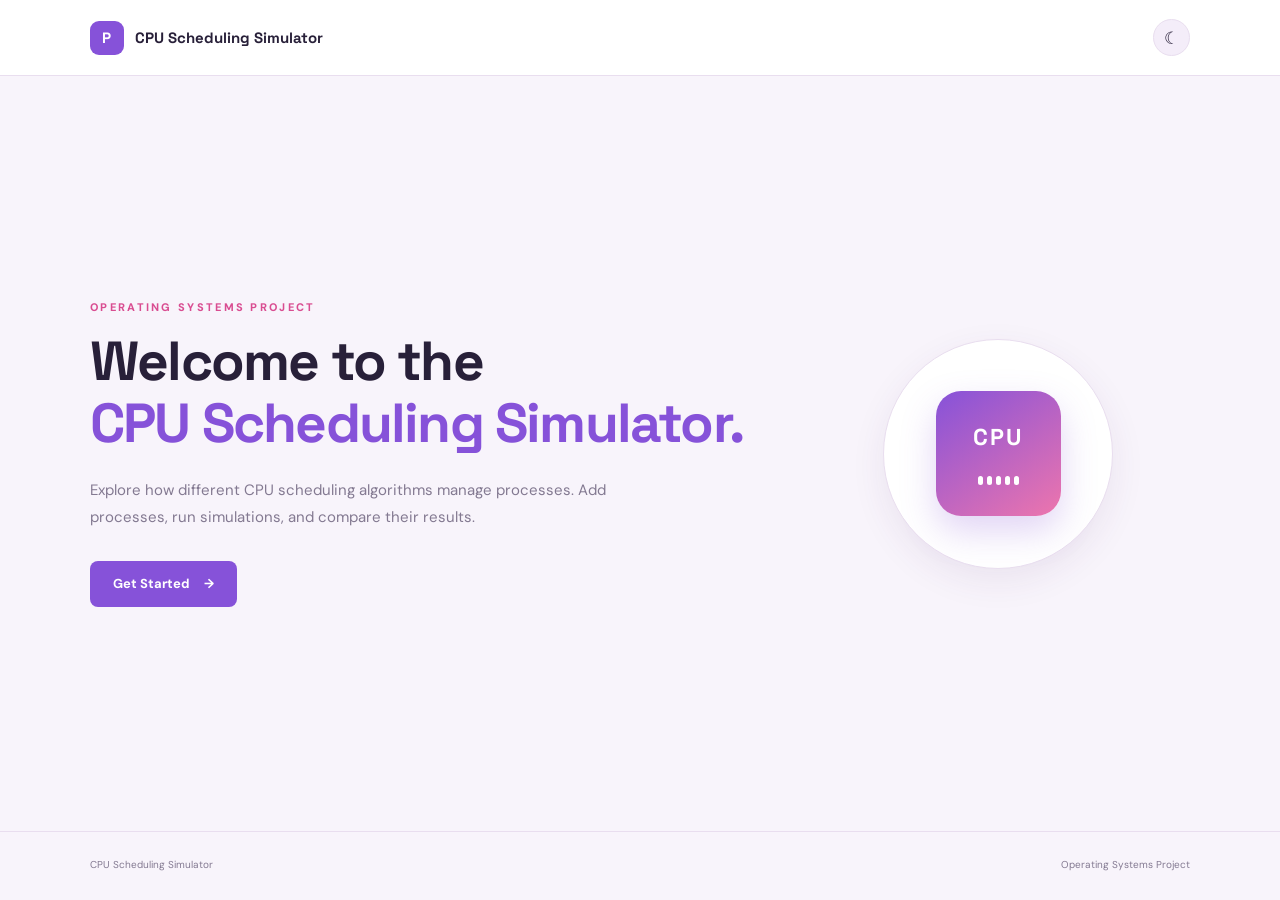
==== commit aa85dea5: "Add files via upload" ====
--- a/index.html
+++ b/index.html
@@ -1,154 +1,135 @@
+
 <!DOCTYPE html>
 <html lang="en">
 <head>
     <meta charset="UTF-8">
     <meta name="viewport" content="width=device-width, initial-scale=1.0">
-    <title>PLACEHOLDER | CPU Scheduling</title>
+    <title>CPU Scheduling Simulator</title>
     <link rel="stylesheet" href="style.css">
 </head>
 <body>
 
     <header class="topbar">
         <a href="index.html" class="brand">
-            <span class="brand-icon">P</span>
-            <span>PLACEHOLDER</span>
+            <span class="brand-mark">P</span>
+            <span>CPU Scheduling Simulator</span>
         </a>
 
-        <button id="themeToggle" class="theme-toggle">☀</button>
+        <button id="themeToggle" class="theme-toggle" aria-label="Toggle theme">☾</button>
     </header>
 
     <main class="home-container">
 
-        <section class="hero">
-            <div class="hero-label">
-                <span class="pulse-dot"></span>
-                OPERATING SYSTEMS PROJECT
-            </div>
+        <!-- WELCOME SCREEN -->
+        <section id="welcomeScreen" class="welcome-screen">
+            <div class="welcome-label">OPERATING SYSTEMS PROJECT</div>
 
-            <h1>
-                CPU Scheduling<br>
-                <span class="gradient-text">Simulator.</span>
-            </h1>
+            <h1>Welcome to the<br><span>CPU Scheduling Simulator.</span></h1>
 
             <p>
-                Explore CPU scheduling algorithms through an interactive
-                simulation. Configure processes, run algorithms, and
-                compare their performance.
+                Explore how different CPU scheduling algorithms manage processes.
+                Add processes, run simulations, and compare their results.
             </p>
 
-            <div class="hero-decoration">
-                <div class="cpu-chip">
+            <button id="getStartedButton" class="primary-button">
+                Get Started <span>→</span>
+            </button>
+
+            <div class="welcome-decoration">
+                <div class="decoration-chip">
                     <span>CPU</span>
-                    <div class="cpu-bars">
+                    <div class="chip-bars">
                         <i></i><i></i><i></i><i></i><i></i>
                     </div>
                 </div>
-                <div class="orbit orbit-one"></div>
-                <div class="orbit orbit-two"></div>
-                <span class="floating-dot dot-one"></span>
-                <span class="floating-dot dot-two"></span>
-                <span class="floating-dot dot-three"></span>
             </div>
         </section>
 
-        <section class="algorithm-section">
-            <div class="section-heading">
-                <div>
-                    <span class="eyebrow">GET STARTED</span>
-                    <h2>Choose an algorithm</h2>
-                </div>
-                <span class="algorithm-count">03 ALGORITHMS</span>
-            </div>
+        <!-- ALGORITHM SELECTION -->
+        <section id="algorithmSelection" class="algorithm-selection hidden">
+            <button id="backToWelcomeButton" class="text-button">← Back</button>
+
+            <div class="welcome-label">SIMULATION OPTIONS</div>
+            <h1>Choose an algorithm.</h1>
+            <p class="section-description">
+                Select a scheduling algorithm to begin your simulation.
+            </p>
 
             <div class="algorithm-grid">
 
-                <a href="simulator.html?algorithm=fcfs" class="algorithm-card fcfs-card">
-                    <div class="card-top">
-                        <span class="algorithm-number">01</span>
-                        <span class="card-arrow">↗</span>
+                <a href="simulator.html?algorithm=fcfs" class="algorithm-card">
+                    <div class="algorithm-number">01</div>
+                    <h2>First Come, First Served</h2>
+                    <p>
+                        Processes are executed in the order they arrive in the ready queue.
+                    </p>
+                    <div class="algorithm-footer">
+                        <span>FCFS</span>
+                        <span class="card-arrow">→</span>
                     </div>
-                    <div class="algorithm-icon">⏱</div>
-                    <h3>First Come, First Served</h3>
-                    <p>
-                        Processes are executed in the order they arrive
-                        in the ready queue.
-                    </p>
-                    <div class="card-tags">
-                        <span>Non-preemptive</span>
-                        <span>Arrival order</span>
-                    </div>
-                    <div class="card-action">START SIMULATION <span>→</span></div>
                 </a>
 
-                <a href="simulator.html?algorithm=sjf" class="algorithm-card sjf-card">
-                    <div class="card-top">
-                        <span class="algorithm-number">02</span>
-                        <span class="card-arrow">↗</span>
+                <a href="simulator.html?algorithm=sjf" class="algorithm-card">
+                    <div class="algorithm-number">02</div>
+                    <h2>Shortest Job First</h2>
+                    <p>
+                        The available process with the shortest burst time is executed first.
+                    </p>
+                    <div class="algorithm-footer">
+                        <span>SJF</span>
+                        <span class="card-arrow">→</span>
                     </div>
-                    <div class="algorithm-icon">⚡</div>
-                    <h3>Shortest Job First</h3>
-                    <p>
-                        The available process with the shortest burst
-                        time is executed first.
-                    </p>
-                    <div class="card-tags">
-                        <span>Non-preemptive</span>
-                        <span>Burst time</span>
-                    </div>
-                    <div class="card-action">START SIMULATION <span>→</span></div>
                 </a>
 
-                <a href="simulator.html?algorithm=priority" class="algorithm-card priority-card">
-                    <div class="card-top">
-                        <span class="algorithm-number">03</span>
-                        <span class="card-arrow">↗</span>
+                <a href="simulator.html?algorithm=priority" class="algorithm-card">
+                    <div class="algorithm-number">03</div>
+                    <h2>Priority Scheduling</h2>
+                    <p>
+                        The available process with the highest priority is executed first.
+                    </p>
+                    <div class="algorithm-footer">
+                        <span>PRIORITY</span>
+                        <span class="card-arrow">→</span>
                     </div>
-                    <div class="algorithm-icon">✦</div>
-                    <h3>Priority Scheduling</h3>
-                    <p>
-                        The available process with the highest priority
-                        is selected first.
-                    </p>
-                    <div class="card-tags">
-                        <span>Non-preemptive</span>
-                        <span>Priority number</span>
-                    </div>
-                    <div class="card-action">START SIMULATION <span>→</span></div>
                 </a>
 
             </div>
         </section>
 
-        <section class="info-strip">
-            <div>
-                <span class="info-icon">⌁</span>
-                <div>
-                    <strong>Interactive Gantt Chart</strong>
-                    <p>Visualize process execution order.</p>
+    </main>
+
+    <footer class="site-footer">
+        <span>CPU Scheduling Simulator</span>
+        <span>Operating Systems Project</span>
+    </footer>
+
+    <!-- LOADING SCREEN -->
+    <div id="loadingOverlay" class="loading-overlay hidden">
+        <div class="loading-content">
+
+            <div class="loading-animation">
+                <div class="loading-orbit orbit-a"></div>
+                <div class="loading-orbit orbit-b"></div>
+
+                <div class="loading-core">
+                    <span>CPU</span>
+                    <div class="loading-bars">
+                        <i></i><i></i><i></i><i></i><i></i>
+                    </div>
                 </div>
             </div>
-            <div>
-                <span class="info-icon pink-icon">◈</span>
-                <div>
-                    <strong>Performance Analysis</strong>
-                    <p>Compare waiting and turnaround times.</p>
-                </div>
+
+            <h2 id="loadingText">Preparing simulator...</h2>
+            <p>Please wait while everything gets ready.</p>
+
+            <div class="loading-progress">
+                <div class="loading-progress-bar"></div>
             </div>
-            <div>
-                <span class="info-icon cyan-icon">⌘</span>
-                <div>
-                    <strong>Simple Simulation</strong>
-                    <p>Configure and run your own processes.</p>
-                </div>
-            </div>
-        </section>
 
-    </main>
-
-    <footer class="footer">
-        PLACEHOLDER <span>•</span> CPU SCHEDULING SIMULATOR
-    </footer>
+            <span class="loading-status">PROCESSING</span>
+        </div>
+    </div>
 
     <script src="script.js"></script>
 </body>
-</html>+</html>
--- a/style.css
+++ b/style.css
@@ -1,4 +1,5 @@
-@import url('https://fonts.googleapis.com/css2?family=DM+Sans:wght@400;500;600;700;800&family=Space+Grotesk:wght@400;500;600;700&display=swap');
+
+@import url('https://fonts.googleapis.com/css2?family=DM+Sans:wght@400;500;600;700;800&family=Space+Grotesk:wght@500;600;700&display=swap');
 
 :root {
     --bg: #f8f4fb;
@@ -7,62 +8,51 @@
     --text: #282039;
     --muted: #837991;
     --border: #e9deef;
-
     --purple: #8652d9;
     --purple-dark: #6134ae;
     --pink: #ed75ad;
     --pink-dark: #d94d91;
     --cyan: #38b9ce;
     --yellow: #f3b94f;
-
     --shadow: 0 12px 35px rgba(72, 39, 105, 0.08);
 }
 
-body.dark {
-    --bg: #171321;
-    --surface: #231c31;
-    --surface-soft: #30243f;
-    --text: #f7efff;
-    --muted: #b2a4c1;
-    --border: #40334f;
-
-    --purple: #b184f6;
-    --purple-dark: #9563e4;
-    --pink: #f28bbd;
-    --pink-dark: #e86ba8;
-    --cyan: #62d4e5;
-    --yellow: #ffd078;
-
+[data-theme="dark"] {
+    --bg: #191522;
+    --surface: #241e30;
+    --surface-soft: #30283d;
+    --text: #f4eff9;
+    --muted: #aaa0b8;
+    --border: #3b314a;
+    --purple: #a77be9;
+    --purple-dark: #8652d9;
+    --pink: #f18abb;
+    --pink-dark: #ed75ad;
+    --cyan: #55c9dc;
+    --yellow: #f3c76e;
     --shadow: 0 12px 35px rgba(0, 0, 0, 0.18);
 }
 
 * {
+    box-sizing: border-box;
     margin: 0;
     padding: 0;
-    box-sizing: border-box;
-}
-
-html {
-    scroll-behavior: smooth;
 }
 
 body {
     min-height: 100vh;
-    background:
-        radial-gradient(circle at 10% 10%, rgba(237, 117, 173, 0.10), transparent 28%),
-        radial-gradient(circle at 90% 25%, rgba(134, 82, 217, 0.10), transparent 30%),
-        var(--bg);
+    background: var(--bg);
     color: var(--text);
     font-family: 'DM Sans', sans-serif;
-    transition: background 0.3s, color 0.3s;
+    transition: background .25s, color .25s;
 }
 
 button, input {
     font: inherit;
 }
 
-button, a {
-    -webkit-tap-highlight-color: transparent;
+button {
+    cursor: pointer;
 }
 
 a {
@@ -74,10 +64,11 @@
     display: none !important;
 }
 
-/* TOP BAR */
+/* TOP NAVIGATION */
 
 .topbar {
-    height: 76px;
+    width: 100%;
+    min-height: 76px;
     padding: 0 7%;
     display: flex;
     justify-content: space-between;
@@ -91,567 +82,378 @@
     align-items: center;
     gap: 11px;
     font-family: 'Space Grotesk', sans-serif;
+    font-size: 15px;
+    font-weight: 700;
+}
+
+.brand-mark {
+    width: 34px;
+    height: 34px;
+    display: grid;
+    place-items: center;
+    color: white;
+    background: var(--purple);
+    border-radius: 9px;
+    font-weight: 800;
+}
+
+.topbar-right {
+    display: flex;
+    align-items: center;
+    gap: 20px;
+}
+
+.home-link {
+    color: var(--muted);
+    font-size: 13px;
+    font-weight: 600;
+}
+
+.home-link:hover {
+    color: var(--purple);
+}
+
+.theme-toggle {
+    width: 37px;
+    height: 37px;
+    border: 1px solid var(--border);
+    border-radius: 50%;
+    color: var(--text);
+    background: var(--surface-soft);
+    font-size: 17px;
+}
+
+/* HOME PAGE */
+
+.home-container {
+    width: min(1100px, 86%);
+    min-height: calc(100vh - 145px);
+    margin: auto;
+    display: flex;
+    align-items: center;
+}
+
+.welcome-screen,
+.algorithm-selection {
+    width: 100%;
+    padding: 65px 0;
+    position: relative;
+    animation: pageEnter .5s ease both;
+}
+
+.welcome-label {
+    color: var(--pink-dark);
+    font-size: 11px;
+    font-weight: 800;
+    letter-spacing: 2.3px;
+    margin-bottom: 17px;
+}
+
+.welcome-screen h1,
+.algorithm-selection h1,
+.page-heading h1 {
+    font-family: 'Space Grotesk', sans-serif;
+    font-size: clamp(34px, 5vw, 55px);
+    line-height: 1.12;
+    letter-spacing: -1.8px;
+    font-weight: 700;
+}
+
+.welcome-screen h1 span {
+    color: var(--purple);
+}
+
+.welcome-screen > p,
+.section-description {
+    max-width: 560px;
+    margin-top: 22px;
+    color: var(--muted);
+    font-size: 15px;
+    line-height: 1.8;
+}
+
+.primary-button {
+    display: inline-flex;
+    align-items: center;
+    justify-content: center;
+    gap: 14px;
+    min-height: 46px;
+    padding: 0 23px;
+    border: none;
+    border-radius: 8px;
+    color: white;
+    background: var(--purple);
+    font-size: 13px;
+    font-weight: 700;
+    transition: background .2s, transform .2s;
+}
+
+.primary-button:hover {
+    background: var(--purple-dark);
+    transform: translateY(-2px);
+}
+
+.welcome-screen .primary-button {
+    margin-top: 30px;
+}
+
+.welcome-decoration {
+    position: absolute;
+    right: 7%;
+    top: 50%;
+    transform: translateY(-50%);
+    width: 230px;
+    height: 230px;
+    display: grid;
+    place-items: center;
+    border: 1px solid var(--border);
+    border-radius: 50%;
+    background: var(--surface);
+    box-shadow: var(--shadow);
+}
+
+.decoration-chip {
+    width: 125px;
+    height: 125px;
+    display: flex;
+    flex-direction: column;
+    align-items: center;
+    justify-content: center;
+    gap: 13px;
+    border-radius: 25px;
+    color: white;
+    background: linear-gradient(145deg, var(--purple), var(--pink));
+    box-shadow: 0 15px 35px rgba(134, 82, 217, .25);
+    animation: chipFloat 3s ease-in-out infinite;
+}
+
+.decoration-chip span {
+    font-family: 'Space Grotesk', sans-serif;
+    font-size: 23px;
+    font-weight: 800;
+    letter-spacing: 2px;
+}
+
+.chip-bars {
+    display: flex;
+    align-items: end;
+    gap: 4px;
+    height: 20px;
+}
+
+.chip-bars i {
+    width: 5px;
+    height: 9px;
+    background: white;
+    border-radius: 5px;
+    animation: equalizer .7s ease-in-out infinite alternate;
+}
+
+.chip-bars i:nth-child(2) { animation-delay: .15s; }
+.chip-bars i:nth-child(3) { animation-delay: .3s; }
+.chip-bars i:nth-child(4) { animation-delay: .1s; }
+.chip-bars i:nth-child(5) { animation-delay: .25s; }
+
+/* ALGORITHM CARDS */
+
+.text-button {
+    border: none;
+    background: transparent;
+    color: var(--purple);
+    font-size: 12px;
+    font-weight: 700;
+}
+
+.algorithm-selection > .text-button {
+    margin-bottom: 35px;
+}
+
+.algorithm-selection h1 {
+    font-size: clamp(32px, 4vw, 43px);
+}
+
+.section-description {
+    margin-top: 12px;
+}
+
+.algorithm-grid {
+    display: grid;
+    grid-template-columns: repeat(3, 1fr);
+    gap: 18px;
+    margin-top: 38px;
+}
+
+.algorithm-card {
+    min-height: 240px;
+    padding: 25px;
+    display: flex;
+    flex-direction: column;
+    border: 1px solid var(--border);
+    border-radius: 12px;
+    background: var(--surface);
+    box-shadow: var(--shadow);
+    transition: transform .2s, border-color .2s;
+}
+
+.algorithm-card:hover {
+    transform: translateY(-5px);
+    border-color: var(--purple);
+}
+
+.algorithm-number {
+    color: var(--pink-dark);
+    font-family: 'Space Grotesk', sans-serif;
+    font-size: 12px;
+    font-weight: 700;
+    letter-spacing: 2px;
+}
+
+.algorithm-card h2 {
+    margin-top: 27px;
+    font-family: 'Space Grotesk', sans-serif;
+    font-size: 19px;
+}
+
+.algorithm-card p {
+    margin-top: 12px;
+    color: var(--muted);
+    font-size: 12px;
+    line-height: 1.7;
+}
+
+.algorithm-footer {
+    display: flex;
+    justify-content: space-between;
+    align-items: center;
+    margin-top: auto;
+    padding-top: 22px;
+    color: var(--purple);
+    font-size: 11px;
     font-weight: 800;
     letter-spacing: 1px;
 }
 
-.brand-icon {
-    width: 35px;
-    height: 35px;
-    display: grid;
-    place-items: center;
-    border-radius: 11px;
-    color: white;
-    background: linear-gradient(135deg, var(--purple), var(--pink));
-    box-shadow: 0 5px 15px rgba(217, 77, 145, 0.25);
-}
-
-.topbar-right {
-    display: flex;
-    align-items: center;
-    gap: 22px;
-}
-
-.back-home {
-    color: var(--muted);
-    font-size: 14px;
-    font-weight: 700;
-}
-
-.back-home:hover {
-    color: var(--pink-dark);
-}
-
-.theme-toggle {
-    width: 39px;
-    height: 39px;
-    border: 1px solid var(--border);
-    border-radius: 12px;
+.card-arrow {
+    font-size: 20px;
+}
+
+/* SIMULATOR PAGE */
+
+.simulator-container {
+    width: min(1050px, 88%);
+    margin: 0 auto;
+    padding: 55px 0 80px;
+}
+
+.page-heading {
+    margin-bottom: 30px;
+}
+
+.page-heading h1 {
+    font-size: clamp(30px, 4vw, 42px);
+}
+
+.page-heading > p {
+    margin-top: 12px;
+    color: var(--muted);
+    font-size: 13px;
+    line-height: 1.7;
+}
+
+.algorithm-tag {
+    display: inline-block;
+    margin-top: 15px;
+    padding: 7px 12px;
+    border-radius: 5px;
+    color: var(--purple);
     background: var(--surface-soft);
-    color: var(--text);
-    cursor: pointer;
-    font-size: 18px;
-    transition: 0.2s;
-}
-
-.theme-toggle:hover {
-    transform: rotate(15deg);
-    border-color: var(--pink);
-}
-
-/* GENERAL */
-
-.home-container,
-.simulator-container {
-    width: min(1160px, 88%);
-    margin: 0 auto;
-}
-
-.eyebrow {
-    color: var(--pink-dark);
-    font-size: 10px;
-    font-weight: 800;
-    letter-spacing: 2px;
-}
-
-.gradient-text {
-    background: linear-gradient(90deg, var(--purple), var(--pink), #ed9ac1);
-    -webkit-background-clip: text;
-    background-clip: text;
-    color: transparent;
-}
-
-.footer {
-    padding: 30px 15px;
-    text-align: center;
-    color: var(--muted);
-    font-size: 10px;
-    font-weight: 800;
-    letter-spacing: 2px;
-}
-
-.footer span {
-    color: var(--pink);
-    padding: 0 5px;
-}
-
-/* HOME HERO */
-
-.hero {
-    position: relative;
-    min-height: 350px;
-    padding: 65px 0 55px;
-    overflow: hidden;
-}
-
-.hero-label {
-    display: inline-flex;
-    align-items: center;
-    gap: 9px;
-    padding: 9px 13px;
-    border: 1px solid var(--border);
-    border-radius: 30px;
-    color: var(--muted);
-    background: var(--surface);
-    font-size: 10px;
-    font-weight: 800;
-    letter-spacing: 1.2px;
-}
-
-.pulse-dot {
-    width: 8px;
-    height: 8px;
-    display: inline-block;
-    border-radius: 50%;
-    background: var(--pink);
-    box-shadow: 0 0 0 4px rgba(237, 117, 173, 0.15);
-    animation: pulse 1.7s infinite;
-}
-
-@keyframes pulse {
-    50% { box-shadow: 0 0 0 8px rgba(237, 117, 173, 0); }
-}
-
-.hero h1 {
-    margin-top: 24px;
-    font-family: 'Space Grotesk', sans-serif;
-    font-size: clamp(42px, 6vw, 67px);
-    line-height: 1.06;
-    letter-spacing: -2px;
-}
-
-.hero > p {
-    max-width: 520px;
-    margin-top: 18px;
-    color: var(--muted);
-    line-height: 1.8;
-    font-size: 14px;
-}
-
-.hero-decoration {
-    position: absolute;
-    right: 7%;
-    top: 45px;
-    width: 280px;
-    height: 260px;
-    display: grid;
-    place-items: center;
-}
-
-.cpu-chip {
-    position: relative;
-    z-index: 2;
-    width: 145px;
-    height: 145px;
-    display: flex;
-    flex-direction: column;
-    align-items: center;
-    justify-content: center;
-    gap: 13px;
-    border: 2px solid rgba(255,255,255,0.35);
-    border-radius: 30px;
-    background: linear-gradient(145deg, #8d5be0, #d96ca9);
-    box-shadow: 0 20px 55px rgba(190, 91, 178, 0.30);
-    color: white;
-    font-family: 'Space Grotesk', sans-serif;
-    font-size: 25px;
-    font-weight: 800;
-    animation: float 4s ease-in-out infinite;
-}
-
-.cpu-bars {
-    display: flex;
-    align-items: end;
-    gap: 6px;
-    height: 25px;
-}
-
-.cpu-bars i {
-    width: 8px;
-    border-radius: 5px;
-    background: white;
-    animation: equalize 1s infinite alternate;
-}
-
-.cpu-bars i:nth-child(1) { height: 12px; }
-.cpu-bars i:nth-child(2) { height: 22px; animation-delay: .2s; }
-.cpu-bars i:nth-child(3) { height: 16px; animation-delay: .4s; }
-.cpu-bars i:nth-child(4) { height: 25px; animation-delay: .1s; }
-.cpu-bars i:nth-child(5) { height: 10px; animation-delay: .3s; }
-
-@keyframes equalize {
-    to { height: 7px; }
-}
-
-@keyframes float {
-    50% { transform: translateY(-12px) rotate(2deg); }
-}
-
-.orbit {
-    position: absolute;
-    border: 1px dashed rgba(190, 91, 178, 0.4);
-    border-radius: 50%;
-    transform: rotate(-25deg);
-}
-
-.orbit-one {
-    width: 230px;
-    height: 100px;
-}
-
-.orbit-two {
-    width: 280px;
-    height: 170px;
-    transform: rotate(35deg);
-}
-
-.floating-dot {
-    position: absolute;
-    width: 13px;
-    height: 13px;
-    border-radius: 50%;
-    background: var(--pink);
-    box-shadow: 0 0 20px var(--pink);
-}
-
-.dot-one { top: 28px; right: 48px; }
-.dot-two { bottom: 38px; left: 20px; background: var(--cyan); }
-.dot-three { top: 60px; left: 24px; width: 8px; height: 8px; }
-
-/* ALGORITHM CARDS */
-
-.algorithm-section {
-    padding: 25px 0 40px;
-}
-
-.section-heading,
-.panel-heading {
-    display: flex;
-    align-items: center;
-    justify-content: space-between;
-    gap: 15px;
-}
-
-.section-heading h2,
-.panel-heading h2 {
-    margin-top: 7px;
-    font-family: 'Space Grotesk', sans-serif;
-    font-size: 24px;
-}
-
-.algorithm-count,
-.process-counter {
-    color: var(--muted);
     font-size: 10px;
     font-weight: 800;
     letter-spacing: 1px;
 }
 
-.algorithm-grid {
-    display: grid;
-    grid-template-columns: repeat(3, 1fr);
-    gap: 19px;
-    margin-top: 23px;
-}
-
-.algorithm-card {
-    position: relative;
-    min-height: 300px;
-    padding: 23px;
-    overflow: hidden;
+.panel {
+    padding: 28px;
     border: 1px solid var(--border);
-    border-radius: 20px;
+    border-radius: 12px;
     background: var(--surface);
     box-shadow: var(--shadow);
-    transition: transform .25s, border-color .25s, box-shadow .25s;
-}
-
-.algorithm-card:hover {
-    transform: translateY(-8px);
-    border-color: var(--pink);
-    box-shadow: 0 18px 40px rgba(190, 91, 178, 0.15);
-}
-
-.card-top {
+}
+
+.panel-heading {
     display: flex;
     justify-content: space-between;
     align-items: center;
-}
-
-.algorithm-number {
-    color: var(--muted);
-    font-size: 11px;
-    font-weight: 800;
-    letter-spacing: 1px;
-}
-
-.card-arrow {
-    color: var(--pink);
-    font-size: 22px;
-    transition: transform .2s;
-}
-
-.algorithm-card:hover .card-arrow {
-    transform: translate(4px, -4px);
-}
-
-.algorithm-icon {
-    width: 47px;
-    height: 47px;
-    margin: 20px 0 17px;
-    display: grid;
-    place-items: center;
-    border-radius: 15px;
-    color: white;
-    background: linear-gradient(135deg, var(--purple), var(--pink));
-    font-size: 23px;
-}
-
-.sjf-card .algorithm-icon {
-    background: linear-gradient(135deg, #e77ab5, #f3a0c4);
-}
-
-.priority-card .algorithm-icon {
-    background: linear-gradient(135deg, #5bbbcf, #8b71dc);
-}
-
-.algorithm-card h3 {
+    margin-bottom: 25px;
+}
+
+.panel-heading h2 {
     font-family: 'Space Grotesk', sans-serif;
-    font-size: 17px;
-}
-
-.algorithm-card p {
-    min-height: 48px;
-    margin-top: 10px;
+    font-size: 19px;
+}
+
+.panel-heading p {
+    margin-top: 6px;
     color: var(--muted);
     font-size: 12px;
-    line-height: 1.7;
-}
-
-.card-tags {
-    display: flex;
-    flex-wrap: wrap;
-    gap: 7px;
-    margin-top: 17px;
-}
-
-.card-tags span {
-    padding: 6px 9px;
-    border-radius: 20px;
-    background: var(--surface-soft);
-    color: var(--muted);
-    font-size: 9px;
-    font-weight: 700;
-}
-
-.card-action {
-    display: flex;
-    justify-content: space-between;
-    margin-top: 23px;
-    padding-top: 15px;
-    border-top: 1px solid var(--border);
-    color: var(--pink-dark);
-    font-size: 10px;
-    font-weight: 800;
-    letter-spacing: 1px;
-}
-
-.info-strip {
-    display: grid;
-    grid-template-columns: repeat(3, 1fr);
-    gap: 20px;
-    padding: 22px;
-    border: 1px solid var(--border);
-    border-radius: 18px;
-    background: var(--surface);
-}
-
-.info-strip > div {
-    display: flex;
-    align-items: center;
-    gap: 13px;
-}
-
-.info-icon {
-    width: 39px;
-    height: 39px;
-    display: grid;
-    place-items: center;
-    border-radius: 12px;
-    background: rgba(134, 82, 217, 0.13);
-    color: var(--purple);
-    font-size: 20px;
-}
-
-.pink-icon {
-    background: rgba(237, 117, 173, 0.14);
-    color: var(--pink-dark);
-}
-
-.cyan-icon {
-    background: rgba(56, 185, 206, 0.14);
-    color: var(--cyan);
-}
-
-.info-strip strong {
-    font-size: 11px;
-}
-
-.info-strip p {
-    margin-top: 4px;
-    color: var(--muted);
-    font-size: 10px;
-}
-
-/* SIMULATOR */
-
-.simulator-container {
-    padding-top: 45px;
-    padding-bottom: 55px;
-}
-
-.page-heading,
-.results-heading {
-    display: flex;
-    justify-content: space-between;
-    align-items: center;
-    gap: 20px;
-    margin-bottom: 28px;
-}
-
-.page-heading h1,
-.results-heading h1 {
-    margin-top: 9px;
-    font-family: 'Space Grotesk', sans-serif;
-    font-size: clamp(27px, 4vw, 38px);
-    letter-spacing: -1px;
-}
-
-.page-heading p,
-.results-heading p {
-    margin-top: 8px;
-    color: var(--muted);
-    font-size: 13px;
-}
-
-.algorithm-badge {
-    padding: 12px 17px;
-    border: 1px solid rgba(237, 117, 173, 0.3);
-    border-radius: 12px;
-    background: rgba(237, 117, 173, 0.12);
-    color: var(--pink-dark);
-    font-size: 12px;
-    font-weight: 800;
-    letter-spacing: 1px;
-}
-
-.simulator-layout {
-    display: grid;
-    grid-template-columns: minmax(0, 1fr) 270px;
-    gap: 20px;
-    align-items: start;
-}
-
-.panel {
-    border: 1px solid var(--border);
-    border-radius: 19px;
-    background: var(--surface);
-    box-shadow: var(--shadow);
-}
-
-.process-panel {
-    padding: 25px;
 }
 
 .input-grid {
     display: grid;
-    grid-template-columns: repeat(3, 1fr);
-    gap: 13px;
-    margin-top: 25px;
+    grid-template-columns: repeat(4, 1fr);
+    gap: 14px;
+    margin-bottom: 20px;
+}
+
+.input-group {
+    display: flex;
+    flex-direction: column;
+    gap: 8px;
 }
 
 .input-group label {
-    display: block;
-    margin-bottom: 8px;
-    color: var(--muted);
     font-size: 11px;
     font-weight: 700;
 }
 
 .input-group input {
     width: 100%;
-    min-width: 0;
-    height: 43px;
+    height: 42px;
     padding: 0 12px;
+    outline: none;
     border: 1px solid var(--border);
-    border-radius: 10px;
-    outline: none;
-    background: var(--surface-soft);
+    border-radius: 7px;
     color: var(--text);
+    background: var(--bg);
     font-size: 13px;
-    transition: border .2s, box-shadow .2s;
 }
 
 .input-group input:focus {
-    border-color: var(--pink);
-    box-shadow: 0 0 0 3px rgba(237, 117, 173, 0.13);
-}
-
-.primary-button,
-.run-button,
-.secondary-button {
-    border: none;
-    border-radius: 11px;
-    cursor: pointer;
-    font-weight: 800;
-    transition: transform .2s, filter .2s, box-shadow .2s;
-}
-
-.primary-button {
-    margin-top: 16px;
-    padding: 12px 17px;
-    background: linear-gradient(100deg, var(--purple), var(--pink));
-    color: white;
-    font-size: 12px;
-    box-shadow: 0 6px 17px rgba(217, 77, 145, 0.20);
-}
-
-.primary-button:hover,
-.run-button:hover,
-.secondary-button:hover {
-    transform: translateY(-2px);
-    filter: brightness(1.06);
-}
-
-.primary-button span {
-    margin-right: 5px;
-    font-size: 17px;
-    vertical-align: -1px;
-}
-
-.table-heading {
-    display: flex;
-    align-items: center;
+    border-color: var(--purple);
+    box-shadow: 0 0 0 3px rgba(134, 82, 217, .1);
+}
+
+.queue-heading {
+    display: flex;
     justify-content: space-between;
-    margin: 30px 0 13px;
-}
-
-.table-heading h3 {
+    align-items: center;
+    margin: 32px 0 15px;
+}
+
+.queue-heading h3 {
     font-family: 'Space Grotesk', sans-serif;
     font-size: 15px;
 }
 
-.text-button {
-    border: none;
-    background: transparent;
-    color: var(--pink-dark);
-    cursor: pointer;
+.muted-text {
+    display: block;
+    margin-top: 5px;
+    color: var(--muted);
     font-size: 11px;
-    font-weight: 800;
-}
-
-.text-button:hover {
-    text-decoration: underline;
+}
+
+.danger-text {
+    color: #d95372;
 }
 
 .table-wrapper {
@@ -662,803 +464,463 @@
 table {
     width: 100%;
     border-collapse: collapse;
-    white-space: nowrap;
+    text-align: left;
 }
 
 th {
-    padding: 12px 11px;
+    padding: 13px 12px;
+    color: var(--muted);
     background: var(--surface-soft);
-    color: var(--muted);
-    text-align: left;
     font-size: 10px;
     font-weight: 800;
     letter-spacing: .5px;
-}
-
-th:first-child {
-    border-radius: 8px 0 0 8px;
-}
-
-th:last-child {
-    border-radius: 0 8px 8px 0;
+    white-space: nowrap;
 }
 
 td {
-    padding: 13px 11px;
+    padding: 14px 12px;
     border-bottom: 1px solid var(--border);
     font-size: 12px;
-}
-
-tbody tr {
-    animation: rowIn .35s ease both;
-}
-
-@keyframes rowIn {
-    from { opacity: 0; transform: translateY(7px); }
-    to { opacity: 1; transform: translateY(0); }
-}
-
-.process-pill {
-    display: inline-block;
-    min-width: 35px;
-    padding: 5px 8px;
-    border-radius: 7px;
-    background: rgba(237, 117, 173, 0.14);
+    white-space: nowrap;
+}
+
+tbody tr:last-child td {
+    border-bottom: none;
+}
+
+.empty-message {
+    padding: 30px 10px;
+    color: var(--muted);
+    text-align: center;
+    font-size: 12px;
+}
+
+.table-action {
+    padding: 6px 9px;
+    border: 1px solid var(--border);
+    border-radius: 5px;
+    color: var(--muted);
+    background: var(--surface);
+    font-size: 10px;
+}
+
+.table-action:hover {
     color: var(--pink-dark);
-    text-align: center;
-    font-size: 10px;
-    font-weight: 800;
-}
-
-.remove-button {
-    border: none;
-    background: transparent;
-    color: var(--pink-dark);
-    cursor: pointer;
-    font-size: 17px;
-}
-
-.remove-button:hover {
-    transform: scale(1.2);
-}
-
-.empty-table {
-    padding: 25px;
-    color: var(--muted);
-    text-align: center;
-}
-
-.panel-note {
-    margin-top: 17px;
-    color: var(--muted);
-    font-size: 10px;
-}
-
-.panel-note span {
-    margin-right: 5px;
-    color: var(--pink);
+    border-color: var(--pink);
+}
+
+.priority-button {
+    color: var(--purple);
+    font-weight: 700;
 }
 
 .run-button {
     width: 100%;
-    display: flex;
-    justify-content: space-between;
-    align-items: center;
-    margin-top: 23px;
-    padding: 16px 18px;
-    background: linear-gradient(100deg, var(--purple-dark), var(--pink-dark));
-    color: white;
-    box-shadow: 0 8px 22px rgba(217, 77, 145, 0.22);
-    font-size: 11px;
-    letter-spacing: 1.3px;
-}
-
-.run-button span {
-    font-size: 19px;
-}
-
-/* SIDE PANEL */
-
-.side-panel {
-    display: grid;
-    gap: 15px;
-}
-
-.side-info {
-    padding: 21px;
-}
-
-.side-algorithm-icon {
-    width: 47px;
-    height: 47px;
-    display: grid;
-    place-items: center;
-    margin-top: 21px;
-    border-radius: 14px;
-    background: linear-gradient(135deg, var(--purple), var(--pink));
-    color: white;
-    font-size: 23px;
-}
-
-.side-info h3 {
-    margin-top: 14px;
-    font-family: 'Space Grotesk', sans-serif;
-    font-size: 20px;
-}
-
-.side-info p {
-    margin-top: 8px;
-    color: var(--muted);
-    font-size: 11px;
-    line-height: 1.7;
-}
-
-.side-divider {
-    height: 1px;
-    margin: 20px 0;
-    background: var(--border);
-}
-
-.detail-row {
-    display: flex;
-    justify-content: space-between;
-    gap: 8px;
-    margin-top: 13px;
-    font-size: 10px;
-}
-
-.detail-row span {
-    color: var(--muted);
-}
-
-.detail-row strong {
-    text-align: right;
-}
-
-.tip-card {
-    padding: 19px;
-    border: 1px solid rgba(237, 117, 173, 0.3);
-    border-radius: 16px;
-    background: linear-gradient(135deg, rgba(237, 117, 173, 0.12), rgba(134, 82, 217, 0.08));
-}
-
-.tip-card span {
-    color: var(--pink-dark);
-    font-size: 10px;
-    font-weight: 800;
-    letter-spacing: 1px;
-}
-
-.tip-card p {
-    margin-top: 9px;
-    color: var(--muted);
-    font-size: 11px;
-    line-height: 1.7;
+    margin-top: 25px;
 }
 
 /* RESULTS */
 
 .results-heading {
-    margin-bottom: 25px;
-}
-
-.completed-badge {
-    display: flex;
-    align-items: center;
-    gap: 10px;
-    padding: 11px 14px;
-    border: 1px solid rgba(56, 185, 206, 0.3);
-    border-radius: 12px;
-    background: rgba(56, 185, 206, 0.10);
-    color: var(--cyan);
-    font-size: 10px;
-    font-weight: 800;
-    letter-spacing: 1px;
-}
-
-.completed-badge .pulse-dot {
-    background: var(--cyan);
-    box-shadow: 0 0 0 4px rgba(56, 185, 206, 0.12);
+    margin-bottom: 15px;
 }
 
 .results-toolbar {
-    display: flex;
-    align-items: center;
-    justify-content: space-between;
-    gap: 15px;
     margin-bottom: 20px;
-    padding: 17px 20px;
-    border: 1px solid var(--border);
-    border-radius: 15px;
-    background: var(--surface);
-}
-
-.results-toolbar h2 {
-    margin-top: 5px;
-    font-family: 'Space Grotesk', sans-serif;
-    font-size: 19px;
-}
-
-.secondary-button {
-    padding: 12px 15px;
-    border: 1px solid var(--border);
-    background: var(--surface-soft);
-    color: var(--text);
-    font-size: 11px;
+}
+
+.results-toolbar .algorithm-tag {
+    margin-top: 0;
 }
 
 .stats-grid {
     display: grid;
     grid-template-columns: repeat(3, 1fr);
     gap: 15px;
-    margin-bottom: 19px;
+    margin-bottom: 20px;
 }
 
 .stat-card {
+    padding: 22px;
+    border: 1px solid var(--border);
+    border-radius: 10px;
+    background: var(--surface);
+    box-shadow: var(--shadow);
+}
+
+.stat-card span {
+    display: block;
+    color: var(--muted);
+    font-size: 11px;
+}
+
+.stat-card strong {
+    display: block;
+    margin-top: 12px;
+    color: var(--purple);
+    font-family: 'Space Grotesk', sans-serif;
+    font-size: 29px;
+}
+
+.result-panel {
+    margin-bottom: 20px;
+}
+
+.gantt-chart {
+    display: flex;
+    align-items: stretch;
+    min-height: 100px;
+    padding: 15px 0 25px;
+    overflow-x: auto;
+}
+
+.gantt-item {
     position: relative;
-    min-height: 135px;
+    min-width: 75px;
+    flex: 1;
+    height: 52px;
+    display: flex;
+    justify-content: center;
+    align-items: center;
+    border-right: 2px solid var(--surface);
+    color: white;
+    font-size: 12px;
+    font-weight: 800;
+}
+
+.gantt-item:first-child {
+    border-radius: 6px 0 0 6px;
+}
+
+.gantt-item:last-child {
+    border-radius: 0 6px 6px 0;
+}
+
+.gantt-item.idle {
+    background: #8e8997;
+}
+
+.gantt-time {
+    position: absolute;
+    bottom: -22px;
+    left: -5px;
+    color: var(--muted);
+    font-size: 10px;
+    font-weight: 600;
+}
+
+.gantt-time.end {
+    left: auto;
+    right: -5px;
+}
+
+.site-footer {
+    min-height: 65px;
+    padding: 15px 7%;
+    display: flex;
+    justify-content: space-between;
+    align-items: center;
+    border-top: 1px solid var(--border);
+    color: var(--muted);
+    font-size: 10px;
+}
+
+/* LOADING SCREEN */
+
+.loading-overlay {
+    position: fixed;
+    inset: 0;
+    z-index: 99999;
+    display: flex;
+    justify-content: center;
+    align-items: center;
     padding: 20px;
     overflow: hidden;
+    background:
+        radial-gradient(circle at 50% 45%, rgba(134, 82, 217, .28), transparent 42%),
+        rgba(18, 14, 27, .97);
+    backdrop-filter: blur(14px);
+    animation: loadingFadeIn .25s ease both;
+}
+
+.loading-overlay.hidden {
+    display: none !important;
+}
+
+.loading-content {
+    width: min(430px, 100%);
+    padding: 42px 35px;
+    text-align: center;
+    color: var(--text);
+    background: var(--surface);
     border: 1px solid var(--border);
-    border-radius: 17px;
-    background: var(--surface);
-    box-shadow: var(--shadow);
-}
-
-.stat-card::after {
-    content: "";
+    border-radius: 20px;
+    box-shadow: 0 25px 90px rgba(0, 0, 0, .4);
+    animation: loadingContentIn .5s cubic-bezier(.2, 1.3, .4, 1) both;
+}
+
+.loading-animation {
+    position: relative;
+    width: 180px;
+    height: 180px;
+    display: grid;
+    place-items: center;
+    margin: 0 auto 28px;
+}
+
+.loading-core {
+    position: relative;
+    z-index: 2;
+    width: 105px;
+    height: 105px;
+    display: flex;
+    flex-direction: column;
+    justify-content: center;
+    align-items: center;
+    gap: 10px;
+    border: 2px solid rgba(255, 255, 255, .3);
+    border-radius: 25px;
+    color: white;
+    background: linear-gradient(145deg, var(--purple), var(--pink));
+    box-shadow: 0 12px 40px rgba(217, 77, 145, .35);
+    animation: loadingCpuFloat 2s ease-in-out infinite;
+}
+
+.loading-core span {
+    font-family: 'Space Grotesk', sans-serif;
+    font-size: 21px;
+    font-weight: 800;
+    letter-spacing: 2px;
+}
+
+.loading-bars {
+    height: 19px;
+    display: flex;
+    align-items: end;
+    gap: 4px;
+}
+
+.loading-bars i {
+    width: 5px;
+    height: 10px;
+    border-radius: 5px;
+    background: white;
+    animation: loadingEqualizer .7s ease-in-out infinite alternate;
+}
+
+.loading-bars i:nth-child(2) { animation-delay: .15s; }
+.loading-bars i:nth-child(3) { animation-delay: .3s; }
+.loading-bars i:nth-child(4) { animation-delay: .1s; }
+.loading-bars i:nth-child(5) { animation-delay: .25s; }
+
+.loading-orbit {
     position: absolute;
-    top: -30px;
-    right: -25px;
-    width: 100px;
-    height: 100px;
+    border: 2px solid transparent;
     border-radius: 50%;
-    background: var(--stat-glow);
-}
-
-.stat-pink { --stat-glow: rgba(237, 117, 173, 0.15); }
-.stat-purple { --stat-glow: rgba(134, 82, 217, 0.15); }
-.stat-cyan { --stat-glow: rgba(56, 185, 206, 0.15); }
-
-.stat-label {
-    position: relative;
-    z-index: 1;
-    display: block;
-    color: var(--muted);
+}
+
+.orbit-a {
+    width: 150px;
+    height: 150px;
+    border-top-color: var(--pink);
+    border-bottom-color: var(--purple);
+    animation: loadingRotate 2.5s linear infinite;
+}
+
+.orbit-b {
+    width: 178px;
+    height: 178px;
+    border-top-color: var(--cyan);
+    border-right-color: rgba(56, 185, 206, .15);
+    animation: loadingRotateReverse 3.5s linear infinite;
+}
+
+.loading-content h2 {
+    font-family: 'Space Grotesk', sans-serif;
+    font-size: 22px;
+    font-weight: 700;
+}
+
+.loading-content p {
+    margin-top: 9px;
+    color: var(--muted);
+    font-size: 12px;
+}
+
+.loading-progress {
+    width: 100%;
+    height: 7px;
+    margin-top: 28px;
+    overflow: hidden;
+    border-radius: 20px;
+    background: var(--surface-soft);
+}
+
+.loading-progress-bar {
+    width: 40%;
+    height: 100%;
+    border-radius: 20px;
+    background: linear-gradient(90deg, var(--purple), var(--pink), var(--cyan));
+    animation: loadingProgress 1.2s ease-in-out infinite;
+}
+
+.loading-status {
+    display: inline-block;
+    margin-top: 14px;
+    color: var(--pink-dark);
     font-size: 9px;
     font-weight: 800;
-    letter-spacing: 1px;
-}
-
-.stat-value {
-    position: relative;
-    z-index: 1;
-    display: block;
-    margin-top: 13px;
-    font-family: 'Space Grotesk', sans-serif;
-    font-size: 34px;
-}
-
-.stat-pink .stat-value { color: var(--pink-dark); }
-.stat-purple .stat-value { color: var(--purple); }
-.stat-cyan .stat-value { color: var(--cyan); }
-
-.stat-description {
-    position: relative;
-    z-index: 1;
-    display: block;
-    margin-top: 2px;
-    color: var(--muted);
-    font-size: 10px;
-}
-
-.result-panel {
-    padding: 23px;
-    margin-top: 18px;
-}
-
-.chart-legend {
-    display: flex;
-    align-items: center;
-    gap: 7px;
-    color: var(--muted);
-    font-size: 10px;
-}
-
-.legend-dot,
-.legend-idle {
-    width: 9px;
-    height: 9px;
-    display: inline-block;
-    border-radius: 3px;
-    background: var(--pink);
-}
-
-.legend-idle {
-    margin-left: 9px;
-    background: #a5a0ad;
-}
-
-.gantt-chart {
-    display: flex;
-    align-items: stretch;
-    gap: 5px;
-    min-height: 90px;
-    margin-top: 25px;
-    padding-bottom: 23px;
-    overflow-x: auto;
-}
-
-.gantt-item {
-    position: relative;
-    flex: 1 0 65px;
-    min-width: 65px;
-    display: flex;
-    flex-direction: column;
-    align-items: center;
-    justify-content: center;
-    min-height: 60px;
-    border-radius: 9px;
-    color: white;
-    opacity: 0;
-    animation: blockIn .45s ease forwards;
-}
-
-@keyframes blockIn {
-    from { opacity: 0; transform: translateY(10px) scale(.95); }
-    to { opacity: 1; transform: translateY(0) scale(1); }
-}
-
-.gantt-item strong {
-    font-family: 'Space Grotesk', sans-serif;
-    font-size: 14px;
-}
-
-.gantt-item small {
-    margin-top: 3px;
-    font-size: 9px;
-    opacity: .9;
-}
-
-.gantt-item.idle {
-    background: #96919e;
-}
-
-.gantt-times {
-    position: absolute;
-    right: -4px;
-    bottom: -23px;
-    left: -4px;
-    display: flex;
-    justify-content: space-between;
-    color: var(--muted);
-    font-size: 9px;
-}
-
-.results-table {
-    min-width: 690px;
-}
-
-.results-table td {
-    font-variant-numeric: tabular-nums;
-}
-
-.results-bottom {
-    display: flex;
-    align-items: center;
-    justify-content: space-between;
-    gap: 15px;
-    margin-top: 23px;
-}
-
-.results-bottom p {
-    color: var(--muted);
-    font-size: 11px;
-}
-
-/* VIEW TRANSITIONS */
-
-.page-view {
-    animation: pageIn .4s ease both;
-}
-
-@keyframes pageIn {
-    from { opacity: 0; transform: translateY(12px); }
-    to { opacity: 1; transform: translateY(0); }
+    letter-spacing: 3px;
+    animation: loadingBlink 1s ease-in-out infinite;
+}
+
+/* ANIMATIONS */
+
+@keyframes pageEnter {
+    from {
+        opacity: 0;
+        transform: translateY(12px);
+    }
+    to {
+        opacity: 1;
+        transform: translateY(0);
+    }
+}
+
+@keyframes chipFloat {
+    50% { transform: translateY(-8px); }
+}
+
+@keyframes equalizer {
+    to { height: 19px; }
+}
+
+@keyframes loadingFadeIn {
+    from { opacity: 0; }
+    to { opacity: 1; }
+}
+
+@keyframes loadingContentIn {
+    from {
+        opacity: 0;
+        transform: translateY(25px) scale(.92);
+    }
+    to {
+        opacity: 1;
+        transform: translateY(0) scale(1);
+    }
+}
+
+@keyframes loadingRotate {
+    to { transform: rotate(360deg); }
+}
+
+@keyframes loadingRotateReverse {
+    to { transform: rotate(-360deg); }
+}
+
+@keyframes loadingCpuFloat {
+    50% { transform: translateY(-7px) scale(1.04); }
+}
+
+@keyframes loadingEqualizer {
+    to { height: 18px; }
+}
+
+@keyframes loadingProgress {
+    0% { transform: translateX(-110%); }
+    100% { transform: translateX(260%); }
+}
+
+@keyframes loadingBlink {
+    50% { opacity: .4; }
 }
 
 /* RESPONSIVE */
 
-@media (max-width: 900px) {
-    .hero-decoration {
-        right: -25px;
-        opacity: .55;
+@media (max-width: 800px) {
+    .welcome-decoration {
+        right: 0;
+        opacity: .25;
+    }
+
+    .welcome-screen {
+        z-index: 1;
     }
 
     .algorithm-grid {
-        grid-template-columns: 1fr 1fr;
-    }
-
-    .simulator-layout {
         grid-template-columns: 1fr;
     }
 
-    .side-panel {
-        grid-template-columns: 1fr 1fr;
-    }
-}
-
-@media (max-width: 650px) {
+    .algorithm-card {
+        min-height: 190px;
+    }
+
+    .input-grid {
+        grid-template-columns: repeat(2, 1fr);
+    }
+}
+
+@media (max-width: 550px) {
     .topbar {
-        height: 65px;
-        padding: 0 6%;
-    }
-
-    .home-container,
+        padding: 0 5%;
+    }
+
+    .brand {
+        font-size: 12px;
+    }
+
+    .topbar-right {
+        gap: 10px;
+    }
+
     .simulator-container {
-        width: 90%;
-    }
-
-    .hero {
-        min-height: 320px;
-        padding-top: 45px;
-    }
-
-    .hero-decoration {
-        right: -100px;
-        top: 80px;
-        transform: scale(.75);
-        opacity: .25;
-    }
-
-    .hero h1 {
-        font-size: 45px;
-    }
-
-    .algorithm-grid,
-    .info-strip,
-    .stats-grid,
-    .side-panel {
-        grid-template-columns: 1fr;
-    }
-
-    .algorithm-card {
-        min-height: 275px;
+        width: 92%;
+        padding-top: 35px;
+    }
+
+    .panel {
+        padding: 18px;
     }
 
     .input-grid {
         grid-template-columns: 1fr 1fr;
     }
 
-    .process-panel,
-    .result-panel {
+    .stats-grid {
+        grid-template-columns: 1fr;
+    }
+
+    .stat-card {
         padding: 17px;
     }
 
-    .page-heading,
-    .results-heading {
-        align-items: flex-start;
-    }
-
-    .algorithm-badge {
-        padding: 9px 11px;
-    }
-
-    .results-toolbar {
-        align-items: flex-start;
-        flex-direction: column;
-    }
-
-    .completed-badge {
-        padding: 9px;
-        font-size: 8px;
-    }
-
-    .results-bottom {
-        align-items: flex-start;
-        flex-direction: column;
-    }
-
-    .section-heading h2 {
-        font-size: 21px;
+    .welcome-decoration {
+        display: none;
+    }
+
+    .welcome-screen h1 {
+        font-size: 37px;
+    }
+
+    .loading-content {
+        padding: 35px 22px;
+    }
+
+    .loading-content h2 {
+        font-size: 19px;
+    }
+
+    .site-footer {
+        gap: 10px;
+        font-size: 9px;
     }
 }
 
 @media (prefers-reduced-motion: reduce) {
     *, *::before, *::after {
-        animation-duration: 0.01ms !important;
+        animation-duration: .01ms !important;
         animation-iteration-count: 1 !important;
         scroll-behavior: auto !important;
-        transition-duration: 0.01ms !important;
-    }
-}
-/* BUBBLY ANIMATIONS */
-
-@keyframes bubbleIn {
-    0% {
-        opacity: 0;
-        transform: translateY(22px) scale(0.88);
-    }
-    65% {
-        opacity: 1;
-        transform: translateY(-5px) scale(1.035);
-    }
-    85% {
-        transform: translateY(2px) scale(0.985);
-    }
-    100% {
-        opacity: 1;
-        transform: translateY(0) scale(1);
-    }
-}
-
-@keyframes bubbleFloat {
-    0%, 100% {
-        transform: translateY(0);
-    }
-    50% {
-        transform: translateY(-9px);
-    }
-}
-
-@keyframes bubblePop {
-    0% {
-        transform: scale(1);
-    }
-    40% {
-        transform: scale(1.07);
-    }
-    70% {
-        transform: scale(0.96);
-    }
-    100% {
-        transform: scale(1);
-    }
-}
-
-@keyframes bubbleGlow {
-    0%, 100% {
-        box-shadow: 0 8px 20px rgba(237, 117, 173, 0.15);
-    }
-    50% {
-        box-shadow: 0 12px 30px rgba(237, 117, 173, 0.30);
-    }
-}
-
-@keyframes dialogIn {
-    0% {
-        opacity: 0;
-        transform: translateY(25px) scale(0.85);
-    }
-    70% {
-        opacity: 1;
-        transform: translateY(-4px) scale(1.025);
-    }
-    100% {
-        opacity: 1;
-        transform: translateY(0) scale(1);
-    }
-}
-
-/* BUBBLY PAGE TRANSITIONS */
-
-.page-view {
-    animation: bubbleIn 0.55s cubic-bezier(.2, 1.4, .4, 1) both;
-}
-
-.algorithm-card {
-    animation: bubbleIn 0.7s cubic-bezier(.2, 1.3, .4, 1) both;
-}
-
-.algorithm-card:nth-child(2) {
-    animation-delay: 0.1s;
-}
-
-.algorithm-card:nth-child(3) {
-    animation-delay: 0.2s;
-}
-
-/* BUBBLY BUTTONS */
-
-button,
-.algorithm-card {
-    -webkit-tap-highlight-color: transparent;
-}
-
-.primary-button,
-.run-button,
-.secondary-button,
-.theme-toggle,
-.text-button,
-.remove-button {
-    transition:
-        transform 0.25s cubic-bezier(.2, 1.5, .4, 1),
-        box-shadow 0.25s,
-        background 0.25s;
-}
-
-.primary-button:active,
-.run-button:active,
-.secondary-button:active,
-.theme-toggle:active {
-    transform: scale(0.93);
-}
-
-.primary-button:hover,
-.run-button:hover {
-    animation: bubbleGlow 1.5s infinite;
-}
-
-.algorithm-card:hover {
-    transform: translateY(-8px) scale(1.015);
-}
-
-.algorithm-icon {
-    transition: transform 0.4s cubic-bezier(.2, 1.5, .4, 1);
-}
-
-.algorithm-card:hover .algorithm-icon {
-    transform: rotate(-10deg) scale(1.15);
-}
-
-.brand-icon {
-    transition: transform 0.4s cubic-bezier(.2, 1.5, .4, 1);
-}
-
-.brand:hover .brand-icon {
-    transform: rotate(12deg) scale(1.12);
-}
-
-/* BUBBLY PROCESS ROWS */
-
-tbody tr {
-    animation: bubbleIn 0.4s cubic-bezier(.2, 1.3, .4, 1) both;
-}
-
-.process-pill {
-    transition: transform 0.2s;
-}
-
-.process-pill:hover {
-    transform: scale(1.12);
-}
-
-/* BUBBLY STATS */
-
-.stat-card {
-    transition: transform 0.3s cubic-bezier(.2, 1.3, .4, 1);
-}
-
-.stat-card:hover {
-    transform: translateY(-6px) scale(1.02);
-}
-
-.stat-value {
-    animation: bubblePop 0.7s ease both;
-}
-
-/* CUSTOM POPUP */
-
-.popup-overlay {
-    position: fixed;
-    inset: 0;
-    z-index: 9999;
-    display: flex;
-    justify-content: center;
-    align-items: center;
-    padding: 20px;
-    background: rgba(27, 17, 39, 0.55);
-    backdrop-filter: blur(8px);
-    animation: fadeOverlay 0.2s ease both;
-}
-
-@keyframes fadeOverlay {
-    from { opacity: 0; }
-    to { opacity: 1; }
-}
-
-.popup-box {
-    width: min(400px, 100%);
-    padding: 28px;
-    border: 1px solid var(--border);
-    border-radius: 25px;
-    background: var(--surface);
-    box-shadow: 0 25px 80px rgba(0, 0, 0, 0.25);
-    animation: dialogIn 0.45s cubic-bezier(.2, 1.4, .4, 1) both;
-    text-align: center;
-}
-
-.popup-icon {
-    width: 65px;
-    height: 65px;
-    display: grid;
-    place-items: center;
-    margin: 0 auto 17px;
-    border-radius: 22px;
-    background: linear-gradient(135deg, var(--purple), var(--pink));
-    color: white;
-    font-size: 29px;
-    box-shadow: 0 8px 25px rgba(237, 117, 173, 0.25);
-}
-
-.popup-title {
-    font-family: 'Space Grotesk', sans-serif;
-    font-size: 22px;
-    font-weight: 800;
-    color: var(--text);
-}
-
-.popup-message {
-    margin-top: 10px;
-    color: var(--muted);
-    font-size: 13px;
-    line-height: 1.7;
-    white-space: pre-line;
-}
-
-.popup-input {
-    width: 100%;
-    height: 46px;
-    margin-top: 20px;
-    padding: 0 14px;
-    border: 1px solid var(--border);
-    border-radius: 12px;
-    outline: none;
-    background: var(--surface-soft);
-    color: var(--text);
-    text-align: center;
-    font-size: 15px;
-}
-
-.popup-input:focus {
-    border-color: var(--pink);
-    box-shadow: 0 0 0 4px rgba(237, 117, 173, 0.13);
-}
-
-.popup-actions {
-    display: flex;
-    gap: 10px;
-    margin-top: 23px;
-}
-
-.popup-actions button {
-    flex: 1;
-    min-height: 43px;
-    border: none;
-    border-radius: 12px;
-    cursor: pointer;
-    font-size: 11px;
-    font-weight: 800;
-    transition: transform 0.2s;
-}
-
-.popup-actions button:active {
-    transform: scale(0.94);
-}
-
-.popup-cancel {
-    background: var(--surface-soft);
-    color: var(--muted);
-}
-
-.popup-confirm {
-    background: linear-gradient(100deg, var(--purple), var(--pink));
-    color: white;
-    box-shadow: 0 5px 15px rgba(217, 77, 145, 0.2);
-}
-
-.popup-confirm:hover {
-    filter: brightness(1.08);
-}
-
-/* REDUCED MOTION */
-
-@media (prefers-reduced-motion: reduce) {
-    .page-view,
-    .algorithm-card,
-    tbody tr,
-    .stat-value,
-    .popup-box {
-        animation: none !important;
-    }
-}+    }
+}
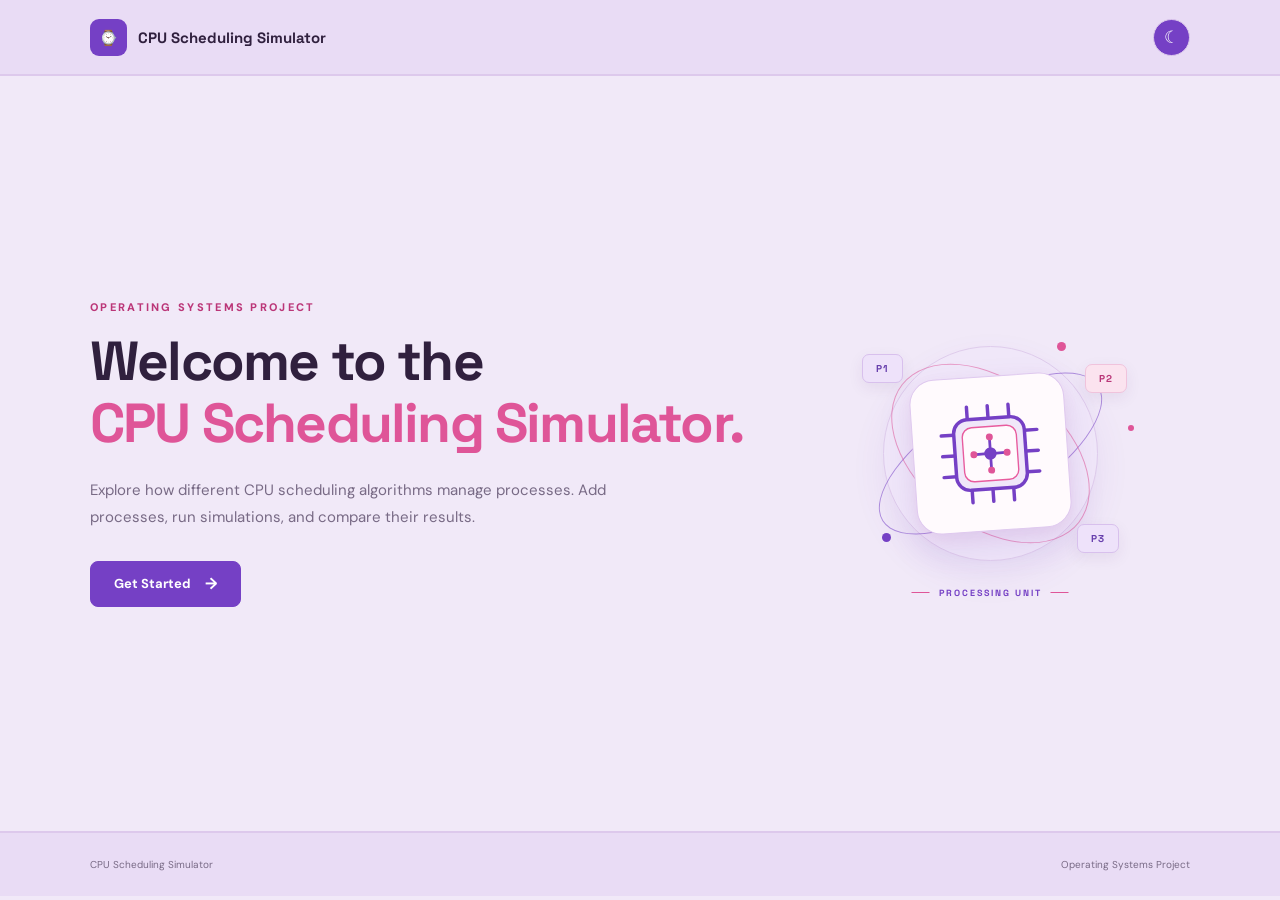
==== commit 8cca7140: "Add files via upload" ====
--- a/index.html
+++ b/index.html
@@ -1,17 +1,20 @@
-
 <!DOCTYPE html>
 <html lang="en">
 <head>
     <meta charset="UTF-8">
     <meta name="viewport" content="width=device-width, initial-scale=1.0">
     <title>CPU Scheduling Simulator</title>
+
     <link rel="stylesheet" href="style.css">
+    <link rel="stylesheet" href="illustration.css">
+
+    <script src="script.js" defer></script>
 </head>
 <body>
 
     <header class="topbar">
         <a href="index.html" class="brand">
-            <span class="brand-mark">P</span>
+            <span class="brand-mark">⌚️</span>
             <span>CPU Scheduling Simulator</span>
         </a>
 
@@ -20,37 +23,116 @@
 
     <main class="home-container">
 
-        <!-- WELCOME SCREEN -->
         <section id="welcomeScreen" class="welcome-screen">
+
             <div class="welcome-label">OPERATING SYSTEMS PROJECT</div>
 
-            <h1>Welcome to the<br><span>CPU Scheduling Simulator.</span></h1>
+            <h1>
+                Welcome to the<br>
+                <span>CPU Scheduling Simulator.</span>
+            </h1>
 
             <p>
                 Explore how different CPU scheduling algorithms manage processes.
                 Add processes, run simulations, and compare their results.
             </p>
 
-            <button id="getStartedButton" class="primary-button">
+            <button type="button" id="getStartedButton" class="primary-button">
                 Get Started <span>→</span>
             </button>
 
-            <div class="welcome-decoration">
-                <div class="decoration-chip">
-                    <span>CPU</span>
-                    <div class="chip-bars">
-                        <i></i><i></i><i></i><i></i><i></i>
-                    </div>
+            <!-- HOME PAGE PROCESSOR ILLUSTRATION -->
+
+            <div class="welcome-decoration" aria-hidden="true">
+
+                <div class="hero-art-background"></div>
+
+                <div class="hero-orbit hero-orbit-one"></div>
+                <div class="hero-orbit hero-orbit-two"></div>
+
+                <div class="hero-decoration-dot dot-one"></div>
+                <div class="hero-decoration-dot dot-two"></div>
+                <div class="hero-decoration-dot dot-three"></div>
+
+                <div class="hero-chip-card">
+
+                    <svg class="hero-chip-svg" viewBox="0 0 180 180"
+                         xmlns="http://www.w3.org/2000/svg">
+
+                        <!-- CHIP CONNECTIONS -->
+
+                        <g stroke="#7540c5" stroke-width="5" stroke-linecap="round">
+                            <path d="M60 21 V39 M90 21 V39 M120 21 V39"/>
+                            <path d="M60 141 V159 M90 141 V159 M120 141 V159"/>
+
+                            <path d="M21 60 H39 M21 90 H39 M21 120 H39"/>
+                            <path d="M141 60 H159 M141 90 H159 M141 120 H159"/>
+                        </g>
+
+                        <!-- PROCESSOR BODY -->
+
+                        <rect x="39" y="39" width="102" height="102"
+                              rx="20"
+                              fill="#f0e7f9"
+                              stroke="#7540c5"
+                              stroke-width="5"/>
+
+                        <rect x="51" y="51" width="78" height="78"
+                              rx="14"
+                              fill="#fffafd"
+                              stroke="#e85c9e"
+                              stroke-width="2"/>
+
+                        <!-- DATA FLOW SYMBOL -->
+
+                        <g stroke="#7540c5" stroke-width="4"
+                           stroke-linecap="round">
+                            <path d="M90 69 V81"/>
+                            <path d="M111 90 H99"/>
+                            <path d="M90 111 V99"/>
+                            <path d="M69 90 H81"/>
+                        </g>
+
+                        <circle cx="90" cy="90" r="9" fill="#7540c5"/>
+
+                        <circle cx="90" cy="66" r="5" fill="#df5598"/>
+                        <circle cx="114" cy="90" r="5" fill="#df5598"/>
+                        <circle cx="90" cy="114" r="5" fill="#df5598"/>
+                        <circle cx="66" cy="90" r="5" fill="#df5598"/>
+
+                    </svg>
+
                 </div>
-            </div>
+
+                <!-- PROCESS LABELS -->
+
+                <span class="hero-process-label hero-process-one">P1</span>
+                <span class="hero-process-label hero-process-two">P2</span>
+                <span class="hero-process-label hero-process-three">P3</span>
+
+                <div class="hero-caption">
+                    <span class="hero-caption-line"></span>
+                    PROCESSING UNIT
+                    <span class="hero-caption-line"></span>
+                </div>
+
+            </div>
+
         </section>
 
+
         <!-- ALGORITHM SELECTION -->
+
         <section id="algorithmSelection" class="algorithm-selection hidden">
-            <button id="backToWelcomeButton" class="text-button">← Back</button>
+
+            <button type="button" id="backToWelcomeButton" class="text-button">
+                ← Back
+            </button>
 
             <div class="welcome-label">SIMULATION OPTIONS</div>
+
             <h1>Choose an algorithm.</h1>
+
             <p class="section-description">
                 Select a scheduling algorithm to begin your simulation.
             </p>
@@ -58,68 +140,134 @@
             <div class="algorithm-grid">
 
                 <a href="simulator.html?algorithm=fcfs" class="algorithm-card">
+
                     <div class="algorithm-number">01</div>
+
                     <h2>First Come, First Served</h2>
+
                     <p>
                         Processes are executed in the order they arrive in the ready queue.
                     </p>
+
                     <div class="algorithm-footer">
                         <span>FCFS</span>
                         <span class="card-arrow">→</span>
                     </div>
+
                 </a>
 
+
                 <a href="simulator.html?algorithm=sjf" class="algorithm-card">
+
                     <div class="algorithm-number">02</div>
+
                     <h2>Shortest Job First</h2>
+
                     <p>
                         The available process with the shortest burst time is executed first.
                     </p>
+
                     <div class="algorithm-footer">
                         <span>SJF</span>
                         <span class="card-arrow">→</span>
                     </div>
+
                 </a>
 
+
                 <a href="simulator.html?algorithm=priority" class="algorithm-card">
+
                     <div class="algorithm-number">03</div>
+
                     <h2>Priority Scheduling</h2>
+
                     <p>
                         The available process with the highest priority is executed first.
                     </p>
+
                     <div class="algorithm-footer">
                         <span>PRIORITY</span>
                         <span class="card-arrow">→</span>
                     </div>
+
                 </a>
 
             </div>
+
         </section>
 
     </main>
+
 
     <footer class="site-footer">
         <span>CPU Scheduling Simulator</span>
         <span>Operating Systems Project</span>
     </footer>
 
+
     <!-- LOADING SCREEN -->
+
     <div id="loadingOverlay" class="loading-overlay hidden">
+
         <div class="loading-content">
 
             <div class="loading-animation">
+
                 <div class="loading-orbit orbit-a"></div>
                 <div class="loading-orbit orbit-b"></div>
 
                 <div class="loading-core">
-                    <span>CPU</span>
-                    <div class="loading-bars">
-                        <i></i><i></i><i></i><i></i><i></i>
-                    </div>
+
+                    <svg class="loading-chip-svg" viewBox="0 0 180 180"
+                         xmlns="http://www.w3.org/2000/svg">
+
+                        <g stroke="#ffffff" stroke-width="5" stroke-linecap="round">
+                            <path d="M60 21 V39 M90 21 V39 M120 21 V39"/>
+                            <path d="M60 141 V159 M90 141 V159 M120 141 V159"/>
+
+                            <path d="M21 60 H39 M21 90 H39 M21 120 H39"/>
+                            <path d="M141 60 H159 M141 90 H159 M141 120 H159"/>
+                        </g>
+
+                        <rect x="39" y="39" width="102" height="102"
+                              rx="20"
+                              fill="#ffffff"
+                              stroke="#ffffff"
+                              stroke-width="5"/>
+
+                        <rect x="51" y="51" width="78" height="78"
+                              rx="14"
+                              fill="#7540c5"
+                              stroke="#f18abb"
+                              stroke-width="3"/>
+
+                        <!-- DATA FLOW SYMBOL -->
+
+                        <g stroke="#ffffff" stroke-width="4"
+                           stroke-linecap="round">
+                            <path d="M90 69 V81"/>
+                            <path d="M111 90 H99"/>
+                            <path d="M90 111 V99"/>
+                            <path d="M69 90 H81"/>
+                        </g>
+
+                        <circle cx="90" cy="90" r="9" fill="#ffffff"/>
+
+                        <circle cx="90" cy="66" r="5" fill="#f18abb"/>
+                        <circle cx="114" cy="90" r="5" fill="#f18abb"/>
+                        <circle cx="90" cy="114" r="5" fill="#f18abb"/>
+                        <circle cx="66" cy="90" r="5" fill="#f18abb"/>
+
+                    </svg>
+
+                    <span class="loading-core-label">CPU</span>
+
                 </div>
+
             </div>
 
             <h2 id="loadingText">Preparing simulator...</h2>
+
             <p>Please wait while everything gets ready.</p>
 
             <div class="loading-progress">
@@ -127,9 +275,10 @@
             </div>
 
             <span class="loading-status">PROCESSING</span>
+
         </div>
+
     </div>
 
-    <script src="script.js"></script>
 </body>
-</html>
+</html>
--- a/style.css
+++ b/style.css
@@ -1,37 +1,77 @@
-
 @import url('https://fonts.googleapis.com/css2?family=DM+Sans:wght@400;500;600;700;800&family=Space+Grotesk:wght@500;600;700&display=swap');
 
+/* =========================================
+   MAIN COLOR PALETTE
+========================================= */
+
 :root {
-    --bg: #f8f4fb;
-    --surface: #ffffff;
-    --surface-soft: #f4edf9;
-    --text: #282039;
-    --muted: #837991;
-    --border: #e9deef;
-    --purple: #8652d9;
-    --purple-dark: #6134ae;
-    --pink: #ed75ad;
-    --pink-dark: #d94d91;
-    --cyan: #38b9ce;
-    --yellow: #f3b94f;
-    --shadow: 0 12px 35px rgba(72, 39, 105, 0.08);
-}
-
-[data-theme="dark"] {
-    --bg: #191522;
-    --surface: #241e30;
-    --surface-soft: #30283d;
-    --text: #f4eff9;
-    --muted: #aaa0b8;
-    --border: #3b314a;
-    --purple: #a77be9;
-    --purple-dark: #8652d9;
-    --pink: #f18abb;
-    --pink-dark: #ed75ad;
-    --cyan: #55c9dc;
-    --yellow: #f3c76e;
-    --shadow: 0 12px 35px rgba(0, 0, 0, 0.18);
-}
+    --bg: #f1e9f8;
+    --surface: #fffafd;
+    --surface-soft: #e9dcf5;
+    --text: #30203e;
+    --muted: #786a85;
+    --border: #ddc9ec;
+
+    --purple: #7540c5;
+    --purple-dark: #592b9e;
+    --purple-light: #e1d0f3;
+    --purple-pale: #f0e7f9;
+
+    --pink: #df5598;
+    --pink-dark: #bb3678;
+    --pink-light: #f5cce0;
+    --pink-pale: #fbeaf2;
+
+    --shadow: 0 10px 28px rgba(87, 47, 125, .10);
+
+    --gantt-1: #c9a9ed;
+    --gantt-2: #eea8cb;
+    --gantt-3: #bda0e3;
+    --gantt-4: #f0b6d4;
+    --gantt-5: #aa89da;
+    --gantt-6: #e89bc4;
+
+    --gantt-text: #30203e;
+    --gantt-idle: #e8e1ed;
+}
+
+/* DARK THEME */
+
+body[data-theme="dark"] {
+    --bg: #191321;
+    --surface: #271c33;
+    --surface-soft: #382544;
+    --text: #f7effb;
+    --muted: #b6a4c3;
+    --border: #493352;
+
+    --purple: #ad80ed;
+    --purple-dark: #8c5bd0;
+    --purple-light: #493363;
+    --purple-pale: #352544;
+
+    --pink: #f18cbd;
+    --pink-dark: #dc65a2;
+    --pink-light: #59304a;
+    --pink-pale: #382333;
+
+    --shadow: 0 10px 28px rgba(0, 0, 0, .22);
+
+    --gantt-1: #75539b;
+    --gantt-2: #9c557e;
+    --gantt-3: #69468e;
+    --gantt-4: #8d4b71;
+    --gantt-5: #614280;
+    --gantt-6: #984a79;
+
+    --gantt-text: #ffffff;
+    --gantt-idle: #51445c;
+}
+
+
+/* =========================================
+   GENERAL
+========================================= */
 
 * {
     box-sizing: border-box;
@@ -64,7 +104,10 @@
     display: none !important;
 }
 
-/* TOP NAVIGATION */
+
+/* =========================================
+   TOP NAVIGATION
+========================================= */
 
 .topbar {
     width: 100%;
@@ -73,8 +116,8 @@
     display: flex;
     justify-content: space-between;
     align-items: center;
-    border-bottom: 1px solid var(--border);
-    background: var(--surface);
+    border-bottom: 2px solid var(--border);
+    background: var(--surface-soft);
 }
 
 .brand {
@@ -87,8 +130,8 @@
 }
 
 .brand-mark {
-    width: 34px;
-    height: 34px;
+    width: 37px;
+    height: 37px;
     display: grid;
     place-items: center;
     color: white;
@@ -104,13 +147,13 @@
 }
 
 .home-link {
-    color: var(--muted);
+    color: var(--purple);
     font-size: 13px;
-    font-weight: 600;
+    font-weight: 700;
 }
 
 .home-link:hover {
-    color: var(--purple);
+    color: var(--pink-dark);
 }
 
 .theme-toggle {
@@ -118,12 +161,21 @@
     height: 37px;
     border: 1px solid var(--border);
     border-radius: 50%;
-    color: var(--text);
-    background: var(--surface-soft);
+    color: white;
+    background: var(--purple);
     font-size: 17px;
-}
-
-/* HOME PAGE */
+    transition: .2s;
+}
+
+.theme-toggle:hover {
+    background: var(--pink);
+    border-color: var(--pink);
+}
+
+
+/* =========================================
+   HOME PAGE
+========================================= */
 
 .home-container {
     width: min(1100px, 86%);
@@ -160,7 +212,7 @@
 }
 
 .welcome-screen h1 span {
-    color: var(--purple);
+    color: var(--pink);
 }
 
 .welcome-screen > p,
@@ -172,6 +224,11 @@
     line-height: 1.8;
 }
 
+
+/* =========================================
+   BUTTONS
+========================================= */
+
 .primary-button {
     display: inline-flex;
     align-items: center;
@@ -179,7 +236,7 @@
     gap: 14px;
     min-height: 46px;
     padding: 0 23px;
-    border: none;
+    border: 1px solid var(--purple);
     border-radius: 8px;
     color: white;
     background: var(--purple);
@@ -190,12 +247,45 @@
 
 .primary-button:hover {
     background: var(--purple-dark);
+    border-color: var(--purple-dark);
     transform: translateY(-2px);
 }
 
 .welcome-screen .primary-button {
     margin-top: 30px;
 }
+
+.primary-button span {
+    font-size: 16px;
+}
+
+.secondary-button {
+    width: 100%;
+    min-height: 46px;
+    display: flex;
+    justify-content: center;
+    align-items: center;
+    margin-top: 12px;
+    padding: 0 23px;
+    border: 1px solid var(--pink);
+    border-radius: 8px;
+    color: white;
+    background: var(--pink);
+    font-size: 13px;
+    font-weight: 700;
+    transition: background .2s, transform .2s;
+}
+
+.secondary-button:hover {
+    background: var(--pink-dark);
+    border-color: var(--pink-dark);
+    transform: translateY(-2px);
+}
+
+
+/* =========================================
+   WELCOME DECORATION
+========================================= */
 
 .welcome-decoration {
     position: absolute;
@@ -206,9 +296,9 @@
     height: 230px;
     display: grid;
     place-items: center;
-    border: 1px solid var(--border);
+    border: 2px solid var(--purple-light);
     border-radius: 50%;
-    background: var(--surface);
+    background: var(--pink-pale);
     box-shadow: var(--shadow);
 }
 
@@ -220,10 +310,10 @@
     align-items: center;
     justify-content: center;
     gap: 13px;
-    border-radius: 25px;
+    border-radius: 20px;
     color: white;
-    background: linear-gradient(145deg, var(--purple), var(--pink));
-    box-shadow: 0 15px 35px rgba(134, 82, 217, .25);
+    background: var(--purple);
+    box-shadow: 0 12px 28px rgba(117, 64, 197, .25);
     animation: chipFloat 3s ease-in-out infinite;
 }
 
@@ -244,7 +334,7 @@
 .chip-bars i {
     width: 5px;
     height: 9px;
-    background: white;
+    background: var(--pink-light);
     border-radius: 5px;
     animation: equalizer .7s ease-in-out infinite alternate;
 }
@@ -254,7 +344,10 @@
 .chip-bars i:nth-child(4) { animation-delay: .1s; }
 .chip-bars i:nth-child(5) { animation-delay: .25s; }
 
-/* ALGORITHM CARDS */
+
+/* =========================================
+   ALGORITHM CARDS
+========================================= */
 
 .text-button {
     border: none;
@@ -270,6 +363,7 @@
 
 .algorithm-selection h1 {
     font-size: clamp(32px, 4vw, 43px);
+    color: var(--purple-dark);
 }
 
 .section-description {
@@ -289,15 +383,34 @@
     display: flex;
     flex-direction: column;
     border: 1px solid var(--border);
+    border-top: 5px solid var(--purple);
     border-radius: 12px;
-    background: var(--surface);
+    background: var(--purple-pale);
     box-shadow: var(--shadow);
     transition: transform .2s, border-color .2s;
+}
+
+.algorithm-card:nth-child(2) {
+    border-top-color: var(--pink);
+    background: var(--pink-pale);
+}
+
+.algorithm-card:nth-child(3) {
+    border-top-color: var(--purple);
+    background: var(--purple-light);
+}
+
+body[data-theme="dark"] .algorithm-card:nth-child(3) {
+    background: #49345f;
 }
 
 .algorithm-card:hover {
     transform: translateY(-5px);
     border-color: var(--purple);
+}
+
+.algorithm-card:nth-child(2):hover {
+    border-color: var(--pink);
 }
 
 .algorithm-number {
@@ -312,6 +425,7 @@
     margin-top: 27px;
     font-family: 'Space Grotesk', sans-serif;
     font-size: 19px;
+    color: var(--text);
 }
 
 .algorithm-card p {
@@ -333,11 +447,18 @@
     letter-spacing: 1px;
 }
 
+.algorithm-card:nth-child(2) .algorithm-footer {
+    color: var(--pink-dark);
+}
+
 .card-arrow {
     font-size: 20px;
 }
 
-/* SIMULATOR PAGE */
+
+/* =========================================
+   SIMULATOR PAGE
+========================================= */
 
 .simulator-container {
     width: min(1050px, 88%);
@@ -351,6 +472,7 @@
 
 .page-heading h1 {
     font-size: clamp(30px, 4vw, 42px);
+    color: var(--purple-dark);
 }
 
 .page-heading > p {
@@ -360,21 +482,38 @@
     line-height: 1.7;
 }
 
+.page-heading .welcome-label {
+    color: var(--pink-dark);
+}
+
 .algorithm-tag {
     display: inline-block;
     margin-top: 15px;
     padding: 7px 12px;
+    border: 1px solid var(--purple-light);
     border-radius: 5px;
-    color: var(--purple);
-    background: var(--surface-soft);
+    color: var(--purple-dark);
+    background: var(--purple-light);
     font-size: 10px;
     font-weight: 800;
     letter-spacing: 1px;
 }
 
+body[data-theme="dark"] .algorithm-tag {
+    color: #e4cbff;
+    background: #49345f;
+    border-color: #63457f;
+}
+
+
+/* =========================================
+   PANELS
+========================================= */
+
 .panel {
     padding: 28px;
     border: 1px solid var(--border);
+    border-top: 4px solid var(--purple);
     border-radius: 12px;
     background: var(--surface);
     box-shadow: var(--shadow);
@@ -390,6 +529,7 @@
 .panel-heading h2 {
     font-family: 'Space Grotesk', sans-serif;
     font-size: 19px;
+    color: var(--purple-dark);
 }
 
 .panel-heading p {
@@ -397,6 +537,11 @@
     color: var(--muted);
     font-size: 12px;
 }
+
+
+/* =========================================
+   INPUT FIELDS
+========================================= */
 
 .input-grid {
     display: grid;
@@ -412,6 +557,7 @@
 }
 
 .input-group label {
+    color: var(--purple-dark);
     font-size: 11px;
     font-weight: 700;
 }
@@ -424,14 +570,20 @@
     border: 1px solid var(--border);
     border-radius: 7px;
     color: var(--text);
-    background: var(--bg);
+    background: var(--purple-pale);
     font-size: 13px;
+    transition: border-color .2s, box-shadow .2s;
 }
 
 .input-group input:focus {
-    border-color: var(--purple);
-    box-shadow: 0 0 0 3px rgba(134, 82, 217, .1);
-}
+    border-color: var(--pink);
+    box-shadow: 0 0 0 3px rgba(223, 85, 152, .13);
+}
+
+
+/* =========================================
+   PROCESS QUEUE
+========================================= */
 
 .queue-heading {
     display: flex;
@@ -443,6 +595,7 @@
 .queue-heading h3 {
     font-family: 'Space Grotesk', sans-serif;
     font-size: 15px;
+    color: var(--purple-dark);
 }
 
 .muted-text {
@@ -453,7 +606,11 @@
 }
 
 .danger-text {
-    color: #d95372;
+    color: var(--pink-dark);
+}
+
+.danger-text:hover {
+    color: var(--purple-dark);
 }
 
 .table-wrapper {
@@ -469,8 +626,8 @@
 
 th {
     padding: 13px 12px;
-    color: var(--muted);
-    background: var(--surface-soft);
+    color: var(--purple-dark);
+    background: var(--purple-light);
     font-size: 10px;
     font-weight: 800;
     letter-spacing: .5px;
@@ -484,8 +641,20 @@
     white-space: nowrap;
 }
 
+tbody tr:nth-child(even) {
+    background: var(--pink-pale);
+}
+
+body[data-theme="dark"] tbody tr:nth-child(even) {
+    background: #302237;
+}
+
 tbody tr:last-child td {
     border-bottom: none;
+}
+
+tbody tr:hover {
+    background: var(--purple-pale);
 }
 
 .empty-message {
@@ -499,14 +668,15 @@
     padding: 6px 9px;
     border: 1px solid var(--border);
     border-radius: 5px;
-    color: var(--muted);
-    background: var(--surface);
+    color: var(--pink-dark);
+    background: var(--pink-pale);
     font-size: 10px;
 }
 
 .table-action:hover {
-    color: var(--pink-dark);
+    color: white;
     border-color: var(--pink);
+    background: var(--pink);
 }
 
 .priority-button {
@@ -519,7 +689,10 @@
     margin-top: 25px;
 }
 
-/* RESULTS */
+
+/* =========================================
+   RESULTS
+========================================= */
 
 .results-heading {
     margin-bottom: 15px;
@@ -531,6 +704,9 @@
 
 .results-toolbar .algorithm-tag {
     margin-top: 0;
+    color: var(--pink-dark);
+    background: var(--pink-light);
+    border-color: var(--pink-light);
 }
 
 .stats-grid {
@@ -543,9 +719,24 @@
 .stat-card {
     padding: 22px;
     border: 1px solid var(--border);
+    border-top: 5px solid var(--purple);
     border-radius: 10px;
-    background: var(--surface);
+    background: var(--purple-pale);
     box-shadow: var(--shadow);
+}
+
+.stat-card:nth-child(2) {
+    border-top-color: var(--pink);
+    background: var(--pink-pale);
+}
+
+.stat-card:nth-child(3) {
+    border-top-color: var(--purple);
+    background: var(--purple-light);
+}
+
+body[data-theme="dark"] .stat-card:nth-child(3) {
+    background: #49345f;
 }
 
 .stat-card span {
@@ -557,75 +748,408 @@
 .stat-card strong {
     display: block;
     margin-top: 12px;
-    color: var(--purple);
+    color: var(--purple-dark);
     font-family: 'Space Grotesk', sans-serif;
     font-size: 29px;
 }
 
+.stat-card:nth-child(2) strong {
+    color: var(--pink-dark);
+}
+
+body[data-theme="dark"] .stat-card strong {
+    color: #d4baff;
+}
+
+body[data-theme="dark"] .stat-card:nth-child(2) strong {
+    color: #ffb5d6;
+}
+
 .result-panel {
     margin-bottom: 20px;
 }
 
+.result-panel:nth-of-type(2) {
+    border-top-color: var(--pink);
+}
+
+
+/* =========================================
+   GANTT CHART
+========================================= */
+
+.gantt-wrapper {
+    width: 100%;
+    padding: 18px 16px 12px;
+    overflow-x: auto;
+    overflow-y: hidden;
+    border: 1px solid var(--border);
+    border-radius: 9px;
+    background: var(--purple-pale);
+}
+
 .gantt-chart {
     display: flex;
     align-items: stretch;
-    min-height: 100px;
-    padding: 15px 0 25px;
-    overflow-x: auto;
-}
-
-.gantt-item {
+    width: max-content;
+    min-width: 100%;
+    min-height: 125px;
+    padding: 15px 3px 34px;
+}
+
+.gantt-block {
     position: relative;
-    min-width: 75px;
-    flex: 1;
-    height: 52px;
+    flex-grow: 1;
+    flex-shrink: 0;
+    flex-basis: 0;
+    min-width: 90px;
+    height: 65px;
     display: flex;
     justify-content: center;
     align-items: center;
-    border-right: 2px solid var(--surface);
-    color: white;
-    font-size: 12px;
+    border-right: 3px solid var(--surface);
+    border-radius: 5px;
+    color: var(--gantt-text);
+    font-size: 14px;
     font-weight: 800;
-}
-
-.gantt-item:first-child {
-    border-radius: 6px 0 0 6px;
-}
-
-.gantt-item:last-child {
-    border-radius: 0 6px 6px 0;
-}
-
-.gantt-item.idle {
-    background: #8e8997;
+    white-space: nowrap;
+    box-shadow: inset 0 -4px 0 rgba(0, 0, 0, .08);
+    transition: filter .2s, transform .2s;
+}
+
+.gantt-block:hover {
+    filter: brightness(1.08);
+    transform: translateY(-3px);
+    z-index: 2;
+}
+
+.gantt-block:first-child {
+    border-radius: 7px 4px 4px 7px;
+}
+
+.gantt-block:last-child {
+    border-right: none;
+    border-radius: 4px 7px 7px 4px;
+}
+
+/* PURPLE AND PINK PROCESS COLORS */
+
+.gantt-block.process-0 {
+    background: var(--gantt-1);
+    color: var(--gantt-text);
+}
+
+.gantt-block.process-1 {
+    background: var(--gantt-2);
+    color: var(--gantt-text);
+}
+
+.gantt-block.process-2 {
+    background: var(--gantt-3);
+    color: var(--gantt-text);
+}
+
+.gantt-block.process-3 {
+    background: var(--gantt-4);
+    color: var(--gantt-text);
+}
+
+.gantt-block.process-4 {
+    background: var(--gantt-5);
+    color: var(--gantt-text);
+}
+
+.gantt-block.process-5 {
+    background: var(--gantt-6);
+    color: var(--gantt-text);
+}
+
+.gantt-block.idle {
+    background: var(--gantt-idle);
+    color: var(--muted);
+    border: 2px dashed var(--border);
+    box-shadow: none;
+}
+
+.gantt-block strong {
+    font-family: 'Space Grotesk', sans-serif;
+    font-size: 14px;
+    font-weight: 700;
 }
 
 .gantt-time {
     position: absolute;
-    bottom: -22px;
-    left: -5px;
+    bottom: -26px;
+    left: -1px;
+    color: var(--purple-dark);
+    font-size: 11px;
+    font-weight: 800;
+    white-space: nowrap;
+}
+
+.gantt-block:last-child .gantt-time {
+    left: auto;
+    right: -1px;
+}
+
+body[data-theme="dark"] .gantt-time {
+    color: var(--pink);
+}
+
+
+/* =========================================
+   COLORED PROCESS RESULTS
+========================================= */
+
+#resultsTableBody td {
+    padding-top: 16px;
+    padding-bottom: 16px;
+    vertical-align: middle;
+}
+
+.result-process {
+    font-weight: 800;
+    color: var(--purple);
+}
+
+.result-number {
+    display: inline-flex;
+    min-width: 38px;
+    justify-content: center;
+    align-items: center;
+    padding: 6px 11px;
+    border-radius: 6px;
+    font-family: 'Space Grotesk', sans-serif;
+    font-size: 13px;
+    font-weight: 800;
+    text-align: center;
+}
+
+/* COMPLETION TIME */
+
+.result-completion {
+    color: #6536ad;
+    background: #e6d8f7;
+}
+
+/* TURNAROUND TIME */
+
+.result-turnaround {
+    color: #b92c73;
+    background: #f8d8e8;
+}
+
+/* WAITING TIME */
+
+.result-waiting {
+    color: #7540c5;
+    background: #eadcf7;
+}
+
+/* DARK THEME RESULTS */
+
+body[data-theme="dark"] .result-completion {
+    color: #dfc8ff;
+    background: #493363;
+}
+
+body[data-theme="dark"] .result-turnaround {
+    color: #ffb7d8;
+    background: #593047;
+}
+
+body[data-theme="dark"] .result-waiting {
+    color: #d8bdff;
+    background: #46315e;
+}
+
+#resultsTableBody tr {
+    transition: background .2s;
+}
+
+#resultsTableBody tr:hover {
+    background: var(--purple-pale);
+}
+
+
+/* =========================================
+   CLEAR ALL CONFIRMATION POPUP
+========================================= */
+
+.confirm-overlay {
+    position: fixed;
+    inset: 0;
+    z-index: 100000;
+    display: flex;
+    justify-content: center;
+    align-items: center;
+    padding: 20px;
+    background: rgba(15, 10, 23, .55);
+    backdrop-filter: blur(5px);
+    animation: loadingFadeIn .18s ease both;
+}
+
+.confirm-overlay.hidden {
+    display: none !important;
+}
+
+.confirm-modal {
+    width: min(390px, 100%);
+    padding: 27px;
+    border: 1px solid var(--border);
+    border-top: 4px solid var(--pink);
+    border-radius: 13px;
+    background: var(--surface);
+    color: var(--text);
+    box-shadow: 0 20px 65px rgba(0, 0, 0, .25);
+    animation: confirmPop .22s ease both;
+}
+
+.confirm-icon {
+    width: 43px;
+    height: 43px;
+    display: grid;
+    place-items: center;
+    margin-bottom: 18px;
+    border-radius: 10px;
+    color: white;
+    background: var(--pink);
+    font-size: 20px;
+    font-weight: 800;
+}
+
+.confirm-modal h2 {
+    font-family: 'Space Grotesk', sans-serif;
+    font-size: 20px;
+}
+
+.confirm-modal p {
+    margin-top: 9px;
     color: var(--muted);
-    font-size: 10px;
-    font-weight: 600;
-}
-
-.gantt-time.end {
-    left: auto;
-    right: -5px;
-}
-
-.site-footer {
-    min-height: 65px;
-    padding: 15px 7%;
-    display: flex;
-    justify-content: space-between;
-    align-items: center;
-    border-top: 1px solid var(--border);
+    font-size: 12px;
+    line-height: 1.7;
+}
+
+.confirm-actions {
+    display: flex;
+    justify-content: flex-end;
+    gap: 10px;
+    margin-top: 25px;
+}
+
+.confirm-button {
+    min-height: 39px;
+    padding: 0 16px;
+    border: 1px solid var(--border);
+    border-radius: 7px;
+    color: var(--purple-dark);
+    background: var(--purple-pale);
+    font-size: 12px;
+    font-weight: 700;
+}
+
+.confirm-button:hover {
+    filter: brightness(.96);
+}
+
+.confirm-button.confirm-danger {
+    border-color: var(--pink);
+    color: white;
+    background: var(--pink);
+}
+
+.confirm-button.confirm-danger:hover {
+    background: var(--pink-dark);
+}
+
+
+/* =========================================
+   VALIDATION MESSAGE POPUPS
+========================================= */
+
+.message-overlay {
+    position: fixed;
+    inset: 0;
+    z-index: 100001;
+    display: flex;
+    justify-content: center;
+    align-items: center;
+    padding: 20px;
+    background: rgba(15, 10, 23, .55);
+    backdrop-filter: blur(5px);
+    animation: loadingFadeIn .18s ease both;
+}
+
+.message-overlay.hidden {
+    display: none !important;
+}
+
+.message-modal {
+    width: min(390px, 100%);
+    padding: 27px;
+    border: 1px solid var(--border);
+    border-top: 4px solid var(--purple);
+    border-radius: 13px;
+    background: var(--surface);
+    color: var(--text);
+    box-shadow: 0 20px 65px rgba(0, 0, 0, .25);
+    animation: confirmPop .22s ease both;
+}
+
+.message-icon {
+    width: 43px;
+    height: 43px;
+    display: grid;
+    place-items: center;
+    margin-bottom: 18px;
+    border-radius: 10px;
+    color: white;
+    background: var(--purple);
+    font-family: 'Space Grotesk', sans-serif;
+    font-size: 20px;
+    font-weight: 800;
+}
+
+.message-modal h2 {
+    color: var(--purple-dark);
+    font-family: 'Space Grotesk', sans-serif;
+    font-size: 20px;
+}
+
+body[data-theme="dark"] .message-modal h2 {
+    color: var(--purple);
+}
+
+.message-modal p {
+    margin-top: 9px;
     color: var(--muted);
-    font-size: 10px;
-}
-
-/* LOADING SCREEN */
+    font-size: 12px;
+    line-height: 1.7;
+}
+
+.message-button {
+    width: 100%;
+    min-height: 40px;
+    margin-top: 25px;
+    padding: 0 16px;
+    border: 1px solid var(--pink);
+    border-radius: 7px;
+    color: white;
+    background: var(--pink);
+    font-size: 12px;
+    font-weight: 700;
+    transition: background .2s, transform .2s;
+}
+
+.message-button:hover {
+    background: var(--pink-dark);
+    transform: translateY(-1px);
+}
+
+
+/* =========================================
+   LOADING SCREEN
+========================================= */
 
 .loading-overlay {
     position: fixed;
@@ -636,9 +1160,7 @@
     align-items: center;
     padding: 20px;
     overflow: hidden;
-    background:
-        radial-gradient(circle at 50% 45%, rgba(134, 82, 217, .28), transparent 42%),
-        rgba(18, 14, 27, .97);
+    background: rgba(31, 20, 45, .96);
     backdrop-filter: blur(14px);
     animation: loadingFadeIn .25s ease both;
 }
@@ -653,7 +1175,7 @@
     text-align: center;
     color: var(--text);
     background: var(--surface);
-    border: 1px solid var(--border);
+    border: 2px solid var(--purple-light);
     border-radius: 20px;
     box-shadow: 0 25px 90px rgba(0, 0, 0, .4);
     animation: loadingContentIn .5s cubic-bezier(.2, 1.3, .4, 1) both;
@@ -681,8 +1203,8 @@
     border: 2px solid rgba(255, 255, 255, .3);
     border-radius: 25px;
     color: white;
-    background: linear-gradient(145deg, var(--purple), var(--pink));
-    box-shadow: 0 12px 40px rgba(217, 77, 145, .35);
+    background: var(--purple);
+    box-shadow: 0 12px 40px rgba(117, 64, 197, .4);
     animation: loadingCpuFloat 2s ease-in-out infinite;
 }
 
@@ -704,7 +1226,7 @@
     width: 5px;
     height: 10px;
     border-radius: 5px;
-    background: white;
+    background: var(--pink-light);
     animation: loadingEqualizer .7s ease-in-out infinite alternate;
 }
 
@@ -730,8 +1252,8 @@
 .orbit-b {
     width: 178px;
     height: 178px;
-    border-top-color: var(--cyan);
-    border-right-color: rgba(56, 185, 206, .15);
+    border-top-color: var(--purple);
+    border-right-color: var(--pink);
     animation: loadingRotateReverse 3.5s linear infinite;
 }
 
@@ -753,14 +1275,14 @@
     margin-top: 28px;
     overflow: hidden;
     border-radius: 20px;
-    background: var(--surface-soft);
+    background: var(--purple-light);
 }
 
 .loading-progress-bar {
     width: 40%;
     height: 100%;
     border-radius: 20px;
-    background: linear-gradient(90deg, var(--purple), var(--pink), var(--cyan));
+    background: var(--pink);
     animation: loadingProgress 1.2s ease-in-out infinite;
 }
 
@@ -774,7 +1296,27 @@
     animation: loadingBlink 1s ease-in-out infinite;
 }
 
-/* ANIMATIONS */
+
+/* =========================================
+   FOOTER
+========================================= */
+
+.site-footer {
+    min-height: 65px;
+    padding: 15px 7%;
+    display: flex;
+    justify-content: space-between;
+    align-items: center;
+    border-top: 2px solid var(--border);
+    background: var(--surface-soft);
+    color: var(--muted);
+    font-size: 10px;
+}
+
+
+/* =========================================
+   ANIMATIONS
+========================================= */
 
 @keyframes pageEnter {
     from {
@@ -788,16 +1330,24 @@
 }
 
 @keyframes chipFloat {
-    50% { transform: translateY(-8px); }
+    50% {
+        transform: translateY(-8px);
+    }
 }
 
 @keyframes equalizer {
-    to { height: 19px; }
+    to {
+        height: 19px;
+    }
 }
 
 @keyframes loadingFadeIn {
-    from { opacity: 0; }
-    to { opacity: 1; }
+    from {
+        opacity: 0;
+    }
+    to {
+        opacity: 1;
+    }
 }
 
 @keyframes loadingContentIn {
@@ -811,32 +1361,60 @@
     }
 }
 
+@keyframes confirmPop {
+    from {
+        opacity: 0;
+        transform: translateY(8px) scale(.97);
+    }
+    to {
+        opacity: 1;
+        transform: translateY(0) scale(1);
+    }
+}
+
 @keyframes loadingRotate {
-    to { transform: rotate(360deg); }
+    to {
+        transform: rotate(360deg);
+    }
 }
 
 @keyframes loadingRotateReverse {
-    to { transform: rotate(-360deg); }
+    to {
+        transform: rotate(-360deg);
+    }
 }
 
 @keyframes loadingCpuFloat {
-    50% { transform: translateY(-7px) scale(1.04); }
+    50% {
+        transform: translateY(-7px) scale(1.04);
+    }
 }
 
 @keyframes loadingEqualizer {
-    to { height: 18px; }
+    to {
+        height: 18px;
+    }
 }
 
 @keyframes loadingProgress {
-    0% { transform: translateX(-110%); }
-    100% { transform: translateX(260%); }
+    0% {
+        transform: translateX(-110%);
+    }
+    100% {
+        transform: translateX(260%);
+    }
 }
 
 @keyframes loadingBlink {
-    50% { opacity: .4; }
-}
-
-/* RESPONSIVE */
+    50% {
+        opacity: .4;
+    }
+}
+
+
+/* =========================================
+   RESPONSIVE
+========================================= */
 
 @media (max-width: 800px) {
     .welcome-decoration {
@@ -915,10 +1493,40 @@
         gap: 10px;
         font-size: 9px;
     }
+
+    .confirm-modal,
+    .message-modal {
+        padding: 22px;
+    }
+
+    .gantt-wrapper {
+        padding: 14px 10px 10px;
+    }
+
+    .gantt-block {
+        min-width: 80px;
+        height: 60px;
+    }
+
+    .gantt-block strong {
+        font-size: 12px;
+    }
+
+    .gantt-time {
+        font-size: 10px;
+    }
+
+    .result-number {
+        min-width: 34px;
+        padding: 5px 8px;
+        font-size: 12px;
+    }
 }
 
 @media (prefers-reduced-motion: reduce) {
-    *, *::before, *::after {
+    *,
+    *::before,
+    *::after {
         animation-duration: .01ms !important;
         animation-iteration-count: 1 !important;
         scroll-behavior: auto !important;
--- a/illustration.css
+++ b/illustration.css
@@ -0,0 +1,379 @@
+/* =========================================
+   HOME PAGE PROCESSOR ILLUSTRATION
+========================================= */
+
+.welcome-decoration {
+    position: absolute;
+    top: 50%;
+    right: 5%;
+    transform: translateY(-50%);
+
+    width: 290px;
+    height: 290px;
+
+    display: grid;
+    place-items: center;
+
+    border: none;
+    border-radius: 0;
+    background: transparent;
+    box-shadow: none;
+
+    pointer-events: none;
+    opacity: 1;
+}
+
+/* BACKGROUND DISC */
+
+.hero-art-background {
+    position: absolute;
+
+    width: 215px;
+    height: 215px;
+
+    border-radius: 50%;
+    background: #f0e7f9;
+    border: 1px solid #dfccec;
+
+    box-shadow: 0 15px 35px rgba(117, 64, 197, .08);
+}
+
+body[data-theme="dark"] .hero-art-background {
+    background: #30233f;
+    border-color: #59426e;
+}
+
+
+/* ORBIT DETAILS */
+
+.hero-orbit {
+    position: absolute;
+    width: 255px;
+    height: 105px;
+    border: 1px solid;
+    border-radius: 50%;
+}
+
+.hero-orbit-one {
+    border-color: rgba(117, 64, 197, .55);
+    transform: rotate(-32deg);
+}
+
+.hero-orbit-two {
+    width: 225px;
+    height: 145px;
+    border-color: rgba(223, 85, 152, .55);
+    transform: rotate(38deg);
+}
+
+
+/* PROCESSOR CARD */
+
+.hero-chip-card {
+    position: relative;
+    z-index: 2;
+
+    width: 155px;
+    height: 155px;
+
+    display: grid;
+    place-items: center;
+
+    border: 1px solid #dfc9ef;
+    border-radius: 25px;
+
+    background: #fffafd;
+
+    box-shadow:
+        0 15px 35px rgba(117, 64, 197, .13),
+        0 5px 14px rgba(223, 85, 152, .08);
+
+    transform: rotate(-4deg);
+
+    animation: heroChipFloat 4s ease-in-out infinite;
+}
+
+body[data-theme="dark"] .hero-chip-card {
+    background: #382844;
+    border-color: #76518f;
+
+    box-shadow:
+        0 15px 35px rgba(0, 0, 0, .25),
+        0 0 18px rgba(173, 128, 237, .1);
+}
+
+.hero-chip-svg {
+    display: block;
+    width: 125px;
+    height: 125px;
+}
+
+
+/* SMALL PROCESS LABELS */
+
+.hero-process-label {
+    position: absolute;
+    z-index: 3;
+
+    padding: 7px 13px;
+
+    border-radius: 7px;
+    border: 1px solid;
+
+    font-family: 'Space Grotesk', sans-serif;
+    font-size: 10px;
+    font-weight: 700;
+    letter-spacing: 1px;
+
+    box-shadow: 0 5px 15px rgba(72, 39, 105, .08);
+}
+
+.hero-process-one {
+    top: 45px;
+    left: 17px;
+
+    color: #6840ad;
+    background: #eee2fa;
+    border-color: #d8c0ed;
+}
+
+.hero-process-two {
+    top: 55px;
+    right: 8px;
+
+    color: #b93678;
+    background: #fbe3ef;
+    border-color: #f0c3dc;
+}
+
+.hero-process-three {
+    bottom: 46px;
+    right: 16px;
+
+    color: #6840ad;
+    background: #eee2fa;
+    border-color: #d8c0ed;
+}
+
+body[data-theme="dark"] .hero-process-one,
+body[data-theme="dark"] .hero-process-three {
+    color: #e1c8ff;
+    background: #49345f;
+    border-color: #674a80;
+}
+
+body[data-theme="dark"] .hero-process-two {
+    color: #ffc1df;
+    background: #563048;
+    border-color: #79405f;
+}
+
+
+/* SMALL DOTS */
+
+.hero-decoration-dot {
+    position: absolute;
+    z-index: 2;
+
+    width: 9px;
+    height: 9px;
+
+    border-radius: 50%;
+}
+
+.dot-one {
+    top: 33px;
+    right: 69px;
+    background: #df5598;
+}
+
+.dot-two {
+    bottom: 57px;
+    left: 37px;
+    background: #7540c5;
+}
+
+.dot-three {
+    top: 116px;
+    right: 1px;
+    width: 6px;
+    height: 6px;
+    background: #df5598;
+}
+
+
+/* CAPTION */
+
+.hero-caption {
+    position: absolute;
+    bottom: 0;
+    left: 50%;
+    transform: translateX(-50%);
+
+    width: max-content;
+
+    display: flex;
+    align-items: center;
+    gap: 9px;
+
+    color: var(--purple);
+    font-family: 'Space Grotesk', sans-serif;
+    font-size: 9px;
+    font-weight: 700;
+    letter-spacing: 2px;
+}
+
+.hero-caption-line {
+    width: 18px;
+    height: 1px;
+    background: var(--pink);
+}
+
+
+/* =========================================
+   LOADING SCREEN PROCESSOR LOGO
+========================================= */
+
+.loading-core {
+    width: 105px;
+    height: 105px;
+
+    display: flex;
+    flex-direction: column;
+    align-items: center;
+    justify-content: center;
+    gap: 2px;
+
+    border: 2px solid var(--pink);
+    border-radius: 23px;
+
+    background: var(--purple);
+
+    box-shadow:
+        0 12px 35px rgba(117, 64, 197, .3),
+        0 0 20px rgba(223, 85, 152, .12);
+
+    animation: loadingCpuFloat 2s ease-in-out infinite;
+}
+
+/* SVG LOGO */
+
+.loading-chip-svg {
+    width: 55px;
+    height: 55px;
+    display: block;
+}
+
+.loading-core .loading-core-label {
+    display: block;
+
+    color: white;
+
+    font-family: 'Space Grotesk', sans-serif;
+    font-size: 11px;
+    font-weight: 800;
+    letter-spacing: 2px;
+}
+
+/* MATCH THE ORBITS TO THE MAIN PALETTE */
+
+.orbit-a {
+    border-top-color: var(--pink);
+    border-bottom-color: var(--purple);
+}
+
+.orbit-b {
+    border-top-color: var(--purple);
+    border-right-color: var(--pink);
+}
+
+/* PROGRESS BAR */
+
+.loading-progress-bar {
+    background: linear-gradient(
+        90deg,
+        var(--purple),
+        var(--pink),
+        var(--purple)
+    );
+}
+
+.loading-status {
+    color: var(--pink-dark);
+}
+
+
+/* =========================================
+   ANIMATION
+========================================= */
+
+@keyframes heroChipFloat {
+    0%, 100% {
+        transform: translateY(0) rotate(-4deg);
+    }
+
+    50% {
+        transform: translateY(-7px) rotate(-2deg);
+    }
+}
+
+
+/* =========================================
+   RESPONSIVE
+========================================= */
+
+@media (max-width: 800px) {
+    .welcome-decoration {
+        right: -5px;
+        width: 230px;
+        height: 230px;
+        opacity: .55;
+    }
+
+    .hero-art-background {
+        width: 180px;
+        height: 180px;
+    }
+
+    .hero-chip-card {
+        width: 125px;
+        height: 125px;
+    }
+
+    .hero-chip-svg {
+        width: 103px;
+        height: 103px;
+    }
+
+    .hero-orbit-one {
+        width: 220px;
+        height: 90px;
+    }
+
+    .hero-orbit-two {
+        width: 195px;
+        height: 120px;
+    }
+
+    .hero-caption {
+        font-size: 8px;
+    }
+
+    .hero-process-label {
+        padding: 5px 9px;
+        font-size: 9px;
+    }
+}
+
+@media (max-width: 550px) {
+    .welcome-decoration {
+        display: none;
+    }
+}
+
+@media (prefers-reduced-motion: reduce) {
+    .hero-chip-card,
+    .loading-core {
+        animation: none !important;
+    }
+}
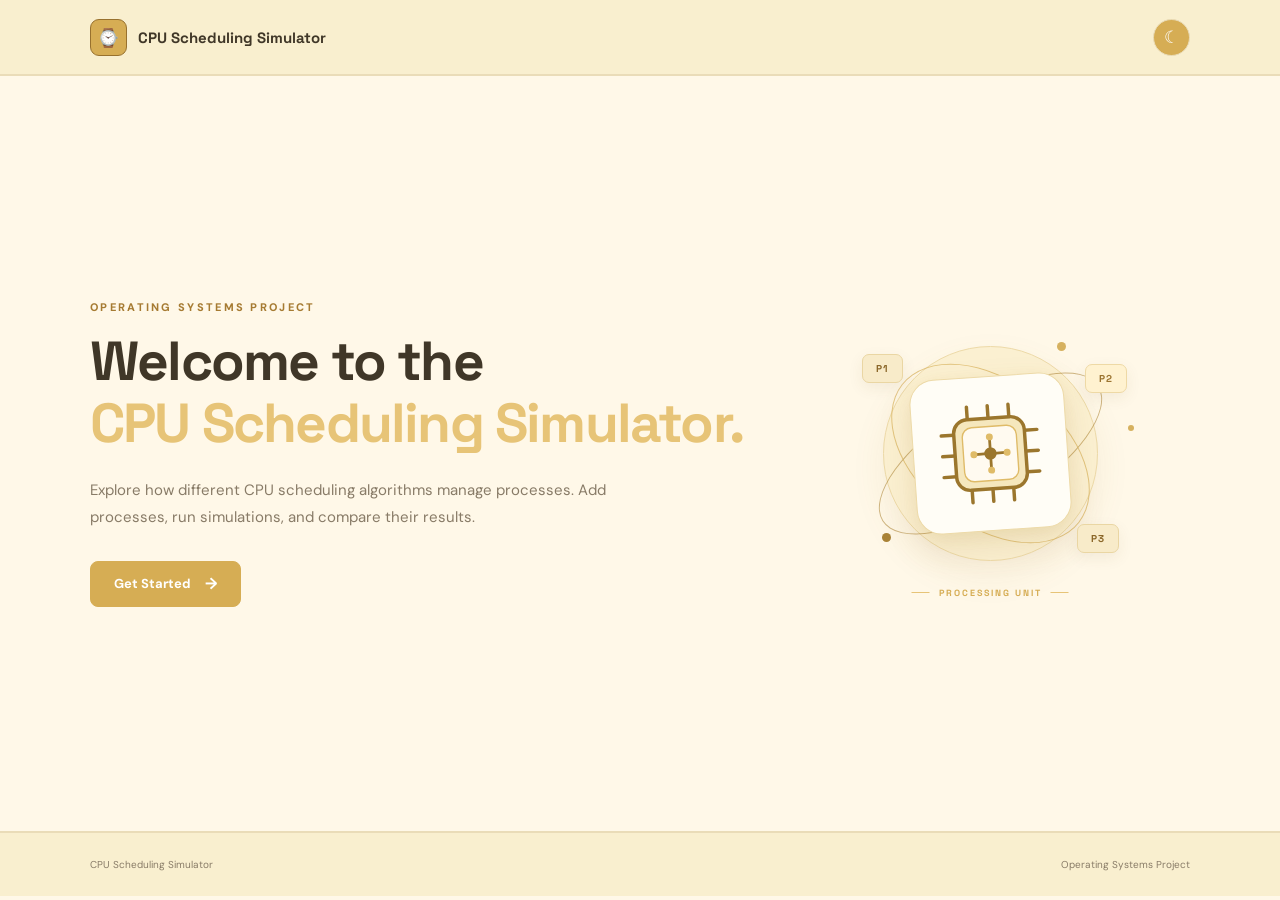
==== commit 846b7d81: "Add files via upload" ====
--- a/index.html
+++ b/index.html
@@ -1,284 +1,241 @@
-<!DOCTYPE html>
-<html lang="en">
-<head>
-    <meta charset="UTF-8">
-    <meta name="viewport" content="width=device-width, initial-scale=1.0">
-    <title>CPU Scheduling Simulator</title>
-
-    <link rel="stylesheet" href="style.css">
-    <link rel="stylesheet" href="illustration.css">
-
-    <script src="script.js" defer></script>
-</head>
-<body>
-
-    <header class="topbar">
-        <a href="index.html" class="brand">
-            <span class="brand-mark">⌚️</span>
-            <span>CPU Scheduling Simulator</span>
-        </a>
-
-        <button id="themeToggle" class="theme-toggle" aria-label="Toggle theme">☾</button>
-    </header>
-
-    <main class="home-container">
-
-        <section id="welcomeScreen" class="welcome-screen">
-
-            <div class="welcome-label">OPERATING SYSTEMS PROJECT</div>
-
-            <h1>
-                Welcome to the<br>
-                <span>CPU Scheduling Simulator.</span>
-            </h1>
-
-            <p>
-                Explore how different CPU scheduling algorithms manage processes.
-                Add processes, run simulations, and compare their results.
-            </p>
-
-            <button type="button" id="getStartedButton" class="primary-button">
-                Get Started <span>→</span>
-            </button>
-
-            <!-- HOME PAGE PROCESSOR ILLUSTRATION -->
-
-            <div class="welcome-decoration" aria-hidden="true">
-
-                <div class="hero-art-background"></div>
-
-                <div class="hero-orbit hero-orbit-one"></div>
-                <div class="hero-orbit hero-orbit-two"></div>
-
-                <div class="hero-decoration-dot dot-one"></div>
-                <div class="hero-decoration-dot dot-two"></div>
-                <div class="hero-decoration-dot dot-three"></div>
-
-                <div class="hero-chip-card">
-
-                    <svg class="hero-chip-svg" viewBox="0 0 180 180"
-                         xmlns="http://www.w3.org/2000/svg">
-
-                        <!-- CHIP CONNECTIONS -->
-
-                        <g stroke="#7540c5" stroke-width="5" stroke-linecap="round">
-                            <path d="M60 21 V39 M90 21 V39 M120 21 V39"/>
-                            <path d="M60 141 V159 M90 141 V159 M120 141 V159"/>
-
-                            <path d="M21 60 H39 M21 90 H39 M21 120 H39"/>
-                            <path d="M141 60 H159 M141 90 H159 M141 120 H159"/>
-                        </g>
-
-                        <!-- PROCESSOR BODY -->
-
-                        <rect x="39" y="39" width="102" height="102"
-                              rx="20"
-                              fill="#f0e7f9"
-                              stroke="#7540c5"
-                              stroke-width="5"/>
-
-                        <rect x="51" y="51" width="78" height="78"
-                              rx="14"
-                              fill="#fffafd"
-                              stroke="#e85c9e"
-                              stroke-width="2"/>
-
-                        <!-- DATA FLOW SYMBOL -->
-
-                        <g stroke="#7540c5" stroke-width="4"
-                           stroke-linecap="round">
-                            <path d="M90 69 V81"/>
-                            <path d="M111 90 H99"/>
-                            <path d="M90 111 V99"/>
-                            <path d="M69 90 H81"/>
-                        </g>
-
-                        <circle cx="90" cy="90" r="9" fill="#7540c5"/>
-
-                        <circle cx="90" cy="66" r="5" fill="#df5598"/>
-                        <circle cx="114" cy="90" r="5" fill="#df5598"/>
-                        <circle cx="90" cy="114" r="5" fill="#df5598"/>
-                        <circle cx="66" cy="90" r="5" fill="#df5598"/>
-
-                    </svg>
-
-                </div>
-
-                <!-- PROCESS LABELS -->
-
-                <span class="hero-process-label hero-process-one">P1</span>
-                <span class="hero-process-label hero-process-two">P2</span>
-                <span class="hero-process-label hero-process-three">P3</span>
-
-                <div class="hero-caption">
-                    <span class="hero-caption-line"></span>
-                    PROCESSING UNIT
-                    <span class="hero-caption-line"></span>
-                </div>
-
-            </div>
-
-        </section>
-
-
-        <!-- ALGORITHM SELECTION -->
-
-        <section id="algorithmSelection" class="algorithm-selection hidden">
-
-            <button type="button" id="backToWelcomeButton" class="text-button">
-                ← Back
-            </button>
-
-            <div class="welcome-label">SIMULATION OPTIONS</div>
-
-            <h1>Choose an algorithm.</h1>
-
-            <p class="section-description">
-                Select a scheduling algorithm to begin your simulation.
-            </p>
-
-            <div class="algorithm-grid">
-
-                <a href="simulator.html?algorithm=fcfs" class="algorithm-card">
-
-                    <div class="algorithm-number">01</div>
-
-                    <h2>First Come, First Served</h2>
-
-                    <p>
-                        Processes are executed in the order they arrive in the ready queue.
-                    </p>
-
-                    <div class="algorithm-footer">
-                        <span>FCFS</span>
-                        <span class="card-arrow">→</span>
-                    </div>
-
-                </a>
-
-
-                <a href="simulator.html?algorithm=sjf" class="algorithm-card">
-
-                    <div class="algorithm-number">02</div>
-
-                    <h2>Shortest Job First</h2>
-
-                    <p>
-                        The available process with the shortest burst time is executed first.
-                    </p>
-
-                    <div class="algorithm-footer">
-                        <span>SJF</span>
-                        <span class="card-arrow">→</span>
-                    </div>
-
-                </a>
-
-
-                <a href="simulator.html?algorithm=priority" class="algorithm-card">
-
-                    <div class="algorithm-number">03</div>
-
-                    <h2>Priority Scheduling</h2>
-
-                    <p>
-                        The available process with the highest priority is executed first.
-                    </p>
-
-                    <div class="algorithm-footer">
-                        <span>PRIORITY</span>
-                        <span class="card-arrow">→</span>
-                    </div>
-
-                </a>
-
-            </div>
-
-        </section>
-
-    </main>
-
-
-    <footer class="site-footer">
-        <span>CPU Scheduling Simulator</span>
-        <span>Operating Systems Project</span>
-    </footer>
-
-
-    <!-- LOADING SCREEN -->
-
-    <div id="loadingOverlay" class="loading-overlay hidden">
-
-        <div class="loading-content">
-
-            <div class="loading-animation">
-
-                <div class="loading-orbit orbit-a"></div>
-                <div class="loading-orbit orbit-b"></div>
-
-                <div class="loading-core">
-
-                    <svg class="loading-chip-svg" viewBox="0 0 180 180"
-                         xmlns="http://www.w3.org/2000/svg">
-
-                        <g stroke="#ffffff" stroke-width="5" stroke-linecap="round">
-                            <path d="M60 21 V39 M90 21 V39 M120 21 V39"/>
-                            <path d="M60 141 V159 M90 141 V159 M120 141 V159"/>
-
-                            <path d="M21 60 H39 M21 90 H39 M21 120 H39"/>
-                            <path d="M141 60 H159 M141 90 H159 M141 120 H159"/>
-                        </g>
-
-                        <rect x="39" y="39" width="102" height="102"
-                              rx="20"
-                              fill="#ffffff"
-                              stroke="#ffffff"
-                              stroke-width="5"/>
-
-                        <rect x="51" y="51" width="78" height="78"
-                              rx="14"
-                              fill="#7540c5"
-                              stroke="#f18abb"
-                              stroke-width="3"/>
-
-                        <!-- DATA FLOW SYMBOL -->
-
-                        <g stroke="#ffffff" stroke-width="4"
-                           stroke-linecap="round">
-                            <path d="M90 69 V81"/>
-                            <path d="M111 90 H99"/>
-                            <path d="M90 111 V99"/>
-                            <path d="M69 90 H81"/>
-                        </g>
-
-                        <circle cx="90" cy="90" r="9" fill="#ffffff"/>
-
-                        <circle cx="90" cy="66" r="5" fill="#f18abb"/>
-                        <circle cx="114" cy="90" r="5" fill="#f18abb"/>
-                        <circle cx="90" cy="114" r="5" fill="#f18abb"/>
-                        <circle cx="66" cy="90" r="5" fill="#f18abb"/>
-
-                    </svg>
-
-                    <span class="loading-core-label">CPU</span>
-
-                </div>
-
-            </div>
-
-            <h2 id="loadingText">Preparing simulator...</h2>
-
-            <p>Please wait while everything gets ready.</p>
-
-            <div class="loading-progress">
-                <div class="loading-progress-bar"></div>
-            </div>
-
-            <span class="loading-status">PROCESSING</span>
-
-        </div>
-
-    </div>
-
-</body>
-</html>+<!DOCTYPE html>
+<html lang="en">
+<head>
+    <meta charset="UTF-8">
+    <meta name="viewport" content="width=device-width, initial-scale=1.0">
+    <title>CPU Scheduling Simulator</title>
+
+    <link rel="stylesheet" href="style.css">
+    <link rel="stylesheet" href="illustration.css">
+
+    <script src="script.js" defer></script>
+</head>
+<body>
+
+    <header class="topbar">
+        <a href="index.html" class="brand">
+            <span class="brand-mark">⌚️</span>
+            <span>CPU Scheduling Simulator</span>
+        </a>
+
+        <button id="themeToggle" class="theme-toggle" aria-label="Toggle theme">☾</button>
+    </header>
+
+    <main class="home-container">
+
+        <section id="welcomeScreen" class="welcome-screen">
+
+            <div class="welcome-label">OPERATING SYSTEMS PROJECT</div>
+
+            <h1>
+                Welcome to the<br>
+                <span>CPU Scheduling Simulator.</span>
+            </h1>
+
+            <p>
+                Explore how different CPU scheduling algorithms manage processes.
+                Add processes, run simulations, and compare their results.
+            </p>
+
+            <button type="button" id="getStartedButton" class="primary-button">
+                Get Started <span>→</span>
+            </button>
+
+            <!-- HOME PAGE PROCESSOR ILLUSTRATION -->
+
+            <div class="welcome-decoration" aria-hidden="true">
+
+                <div class="hero-art-background"></div>
+
+                <div class="hero-orbit hero-orbit-one"></div>
+                <div class="hero-orbit hero-orbit-two"></div>
+
+                <div class="hero-decoration-dot dot-one"></div>
+                <div class="hero-decoration-dot dot-two"></div>
+                <div class="hero-decoration-dot dot-three"></div>
+
+                <div class="hero-chip-card">
+
+                    <svg class="hero-chip-svg" viewBox="0 0 180 180"
+                         xmlns="http://www.w3.org/2000/svg">
+
+                        <!-- CHIP CONNECTIONS -->
+
+                        <g stroke="#9b762d" stroke-width="5" stroke-linecap="round">
+                            <path d="M60 21 V39 M90 21 V39 M120 21 V39"/>
+                            <path d="M60 141 V159 M90 141 V159 M120 141 V159"/>
+                            <path d="M21 60 H39 M21 90 H39 M21 120 H39"/>
+                            <path d="M141 60 H159 M141 90 H159 M141 120 H159"/>
+                        </g>
+
+                        <!-- PROCESSOR BODY -->
+
+                        <rect x="39" y="39" width="102" height="102"
+                              rx="20" fill="#f5e7bd" stroke="#9b762d" stroke-width="5"/>
+
+                        <rect x="51" y="51" width="78" height="78"
+                              rx="14" fill="#fffaf0" stroke="#dfbb68" stroke-width="2"/>
+
+                        <!-- DATA FLOW SYMBOL -->
+
+                        <g stroke="#9b762d" stroke-width="4" stroke-linecap="round">
+                            <path d="M90 69 V81"/>
+                            <path d="M111 90 H99"/>
+                            <path d="M90 111 V99"/>
+                            <path d="M69 90 H81"/>
+                        </g>
+
+                        <circle cx="90" cy="90" r="9" fill="#9b762d"/>
+                        <circle cx="90" cy="66" r="5" fill="#dfbb68"/>
+                        <circle cx="114" cy="90" r="5" fill="#dfbb68"/>
+                        <circle cx="90" cy="114" r="5" fill="#dfbb68"/>
+                        <circle cx="66" cy="90" r="5" fill="#dfbb68"/>
+
+                    </svg>
+
+                </div>
+
+                <!-- PROCESS LABELS -->
+
+                <span class="hero-process-label hero-process-one">P1</span>
+                <span class="hero-process-label hero-process-two">P2</span>
+                <span class="hero-process-label hero-process-three">P3</span>
+
+                <div class="hero-caption">
+                    <span class="hero-caption-line"></span>
+                    PROCESSING UNIT
+                    <span class="hero-caption-line"></span>
+                </div>
+
+            </div>
+
+        </section>
+
+
+        <!-- ALGORITHM SELECTION -->
+
+        <section id="algorithmSelection" class="algorithm-selection hidden">
+
+            <button type="button" id="backToWelcomeButton" class="text-button">
+                ← Back
+            </button>
+
+            <div class="welcome-label">SIMULATION OPTIONS</div>
+
+            <h1>Choose an algorithm.</h1>
+
+            <p class="section-description">
+                Select a scheduling algorithm to begin your simulation.
+            </p>
+
+            <div class="algorithm-grid">
+
+                <a href="simulator.html?algorithm=fcfs" class="algorithm-card">
+                    <div class="algorithm-number">01</div>
+                    <h2>First Come, First Served</h2>
+                    <p>Processes are executed in the order they arrive in the ready queue.</p>
+                    <div class="algorithm-footer">
+                        <span>FCFS</span>
+                        <span class="card-arrow">→</span>
+                    </div>
+                </a>
+
+                <a href="simulator.html?algorithm=sjf" class="algorithm-card">
+                    <div class="algorithm-number">02</div>
+                    <h2>Shortest Job First</h2>
+                    <p>The available process with the shortest burst time is executed first.</p>
+                    <div class="algorithm-footer">
+                        <span>SJF</span>
+                        <span class="card-arrow">→</span>
+                    </div>
+                </a>
+
+                <a href="simulator.html?algorithm=priority" class="algorithm-card">
+                    <div class="algorithm-number">03</div>
+                    <h2>Priority Scheduling</h2>
+                    <p>The available process with the highest priority is executed first.</p>
+                    <div class="algorithm-footer">
+                        <span>PRIORITY</span>
+                        <span class="card-arrow">→</span>
+                    </div>
+                </a>
+
+            </div>
+
+        </section>
+
+    </main>
+
+    <footer class="site-footer">
+        <span>CPU Scheduling Simulator</span>
+        <span>Operating Systems Project</span>
+    </footer>
+
+
+    <!-- LOADING SCREEN -->
+
+    <div id="loadingOverlay" class="loading-overlay hidden">
+
+        <div class="loading-content">
+
+            <div class="loading-animation">
+
+                <div class="loading-orbit orbit-a"></div>
+                <div class="loading-orbit orbit-b"></div>
+
+                <div class="loading-core">
+
+                    <svg class="loading-chip-svg" viewBox="0 0 180 180"
+                         xmlns="http://www.w3.org/2000/svg">
+
+                        <g stroke="#ffffff" stroke-width="5" stroke-linecap="round">
+                            <path d="M60 21 V39 M90 21 V39 M120 21 V39"/>
+                            <path d="M60 141 V159 M90 141 V159 M120 141 V159"/>
+                            <path d="M21 60 H39 M21 90 H39 M21 120 H39"/>
+                            <path d="M141 60 H159 M141 90 H159 M141 120 H159"/>
+                        </g>
+
+                        <rect x="39" y="39" width="102" height="102"
+                              rx="20" fill="#ffffff" stroke="#ffffff" stroke-width="5"/>
+
+                        <rect x="51" y="51" width="78" height="78"
+                              rx="14" fill="#a98236" stroke="#f0d99b" stroke-width="3"/>
+
+                        <!-- DATA FLOW SYMBOL -->
+
+                        <g stroke="#ffffff" stroke-width="4" stroke-linecap="round">
+                            <path d="M90 69 V81"/>
+                            <path d="M111 90 H99"/>
+                            <path d="M90 111 V99"/>
+                            <path d="M69 90 H81"/>
+                        </g>
+
+                        <circle cx="90" cy="90" r="9" fill="#ffffff"/>
+                        <circle cx="90" cy="66" r="5" fill="#f0d99b"/>
+                        <circle cx="114" cy="90" r="5" fill="#f0d99b"/>
+                        <circle cx="90" cy="114" r="5" fill="#f0d99b"/>
+                        <circle cx="66" cy="90" r="5" fill="#f0d99b"/>
+
+                    </svg>
+
+                    <span class="loading-core-label">CPU</span>
+
+                </div>
+
+            </div>
+
+            <h2 id="loadingText">Preparing simulator...</h2>
+            <p>Please wait while everything gets ready.</p>
+
+            <div class="loading-progress">
+                <div class="loading-progress-bar"></div>
+            </div>
+
+            <span class="loading-status">PROCESSING</span>
+
+        </div>
+
+    </div>
+
+</body>
+</html>
--- a/style.css
+++ b/style.css
@@ -1,1534 +1,3181 @@
-@import url('https://fonts.googleapis.com/css2?family=DM+Sans:wght@400;500;600;700;800&family=Space+Grotesk:wght@500;600;700&display=swap');
-
-/* =========================================
-   MAIN COLOR PALETTE
-========================================= */
-
-:root {
-    --bg: #f1e9f8;
-    --surface: #fffafd;
-    --surface-soft: #e9dcf5;
-    --text: #30203e;
-    --muted: #786a85;
-    --border: #ddc9ec;
-
-    --purple: #7540c5;
-    --purple-dark: #592b9e;
-    --purple-light: #e1d0f3;
-    --purple-pale: #f0e7f9;
-
-    --pink: #df5598;
-    --pink-dark: #bb3678;
-    --pink-light: #f5cce0;
-    --pink-pale: #fbeaf2;
-
-    --shadow: 0 10px 28px rgba(87, 47, 125, .10);
-
-    --gantt-1: #c9a9ed;
-    --gantt-2: #eea8cb;
-    --gantt-3: #bda0e3;
-    --gantt-4: #f0b6d4;
-    --gantt-5: #aa89da;
-    --gantt-6: #e89bc4;
-
-    --gantt-text: #30203e;
-    --gantt-idle: #e8e1ed;
-}
-
-/* DARK THEME */
-
-body[data-theme="dark"] {
-    --bg: #191321;
-    --surface: #271c33;
-    --surface-soft: #382544;
-    --text: #f7effb;
-    --muted: #b6a4c3;
-    --border: #493352;
-
-    --purple: #ad80ed;
-    --purple-dark: #8c5bd0;
-    --purple-light: #493363;
-    --purple-pale: #352544;
-
-    --pink: #f18cbd;
-    --pink-dark: #dc65a2;
-    --pink-light: #59304a;
-    --pink-pale: #382333;
-
-    --shadow: 0 10px 28px rgba(0, 0, 0, .22);
-
-    --gantt-1: #75539b;
-    --gantt-2: #9c557e;
-    --gantt-3: #69468e;
-    --gantt-4: #8d4b71;
-    --gantt-5: #614280;
-    --gantt-6: #984a79;
-
-    --gantt-text: #ffffff;
-    --gantt-idle: #51445c;
-}
-
-
-/* =========================================
-   GENERAL
-========================================= */
-
-* {
-    box-sizing: border-box;
-    margin: 0;
-    padding: 0;
-}
-
-body {
-    min-height: 100vh;
-    background: var(--bg);
-    color: var(--text);
-    font-family: 'DM Sans', sans-serif;
-    transition: background .25s, color .25s;
-}
-
-button, input {
-    font: inherit;
-}
-
-button {
-    cursor: pointer;
-}
-
-a {
-    color: inherit;
-    text-decoration: none;
-}
-
-.hidden {
-    display: none !important;
-}
-
-
-/* =========================================
-   TOP NAVIGATION
-========================================= */
-
-.topbar {
-    width: 100%;
-    min-height: 76px;
-    padding: 0 7%;
-    display: flex;
-    justify-content: space-between;
-    align-items: center;
-    border-bottom: 2px solid var(--border);
-    background: var(--surface-soft);
-}
-
-.brand {
-    display: flex;
-    align-items: center;
-    gap: 11px;
-    font-family: 'Space Grotesk', sans-serif;
-    font-size: 15px;
-    font-weight: 700;
-}
-
-.brand-mark {
-    width: 37px;
-    height: 37px;
-    display: grid;
-    place-items: center;
-    color: white;
-    background: var(--purple);
-    border-radius: 9px;
-    font-weight: 800;
-}
-
-.topbar-right {
-    display: flex;
-    align-items: center;
-    gap: 20px;
-}
-
-.home-link {
-    color: var(--purple);
-    font-size: 13px;
-    font-weight: 700;
-}
-
-.home-link:hover {
-    color: var(--pink-dark);
-}
-
-.theme-toggle {
-    width: 37px;
-    height: 37px;
-    border: 1px solid var(--border);
-    border-radius: 50%;
-    color: white;
-    background: var(--purple);
-    font-size: 17px;
-    transition: .2s;
-}
-
-.theme-toggle:hover {
-    background: var(--pink);
-    border-color: var(--pink);
-}
-
-
-/* =========================================
-   HOME PAGE
-========================================= */
-
-.home-container {
-    width: min(1100px, 86%);
-    min-height: calc(100vh - 145px);
-    margin: auto;
-    display: flex;
-    align-items: center;
-}
-
-.welcome-screen,
-.algorithm-selection {
-    width: 100%;
-    padding: 65px 0;
-    position: relative;
-    animation: pageEnter .5s ease both;
-}
-
-.welcome-label {
-    color: var(--pink-dark);
-    font-size: 11px;
-    font-weight: 800;
-    letter-spacing: 2.3px;
-    margin-bottom: 17px;
-}
-
-.welcome-screen h1,
-.algorithm-selection h1,
-.page-heading h1 {
-    font-family: 'Space Grotesk', sans-serif;
-    font-size: clamp(34px, 5vw, 55px);
-    line-height: 1.12;
-    letter-spacing: -1.8px;
-    font-weight: 700;
-}
-
-.welcome-screen h1 span {
-    color: var(--pink);
-}
-
-.welcome-screen > p,
-.section-description {
-    max-width: 560px;
-    margin-top: 22px;
-    color: var(--muted);
-    font-size: 15px;
-    line-height: 1.8;
-}
-
-
-/* =========================================
-   BUTTONS
-========================================= */
-
-.primary-button {
-    display: inline-flex;
-    align-items: center;
-    justify-content: center;
-    gap: 14px;
-    min-height: 46px;
-    padding: 0 23px;
-    border: 1px solid var(--purple);
-    border-radius: 8px;
-    color: white;
-    background: var(--purple);
-    font-size: 13px;
-    font-weight: 700;
-    transition: background .2s, transform .2s;
-}
-
-.primary-button:hover {
-    background: var(--purple-dark);
-    border-color: var(--purple-dark);
-    transform: translateY(-2px);
-}
-
-.welcome-screen .primary-button {
-    margin-top: 30px;
-}
-
-.primary-button span {
-    font-size: 16px;
-}
-
-.secondary-button {
-    width: 100%;
-    min-height: 46px;
-    display: flex;
-    justify-content: center;
-    align-items: center;
-    margin-top: 12px;
-    padding: 0 23px;
-    border: 1px solid var(--pink);
-    border-radius: 8px;
-    color: white;
-    background: var(--pink);
-    font-size: 13px;
-    font-weight: 700;
-    transition: background .2s, transform .2s;
-}
-
-.secondary-button:hover {
-    background: var(--pink-dark);
-    border-color: var(--pink-dark);
-    transform: translateY(-2px);
-}
-
-
-/* =========================================
-   WELCOME DECORATION
-========================================= */
-
-.welcome-decoration {
-    position: absolute;
-    right: 7%;
-    top: 50%;
-    transform: translateY(-50%);
-    width: 230px;
-    height: 230px;
-    display: grid;
-    place-items: center;
-    border: 2px solid var(--purple-light);
-    border-radius: 50%;
-    background: var(--pink-pale);
-    box-shadow: var(--shadow);
-}
-
-.decoration-chip {
-    width: 125px;
-    height: 125px;
-    display: flex;
-    flex-direction: column;
-    align-items: center;
-    justify-content: center;
-    gap: 13px;
-    border-radius: 20px;
-    color: white;
-    background: var(--purple);
-    box-shadow: 0 12px 28px rgba(117, 64, 197, .25);
-    animation: chipFloat 3s ease-in-out infinite;
-}
-
-.decoration-chip span {
-    font-family: 'Space Grotesk', sans-serif;
-    font-size: 23px;
-    font-weight: 800;
-    letter-spacing: 2px;
-}
-
-.chip-bars {
-    display: flex;
-    align-items: end;
-    gap: 4px;
-    height: 20px;
-}
-
-.chip-bars i {
-    width: 5px;
-    height: 9px;
-    background: var(--pink-light);
-    border-radius: 5px;
-    animation: equalizer .7s ease-in-out infinite alternate;
-}
-
-.chip-bars i:nth-child(2) { animation-delay: .15s; }
-.chip-bars i:nth-child(3) { animation-delay: .3s; }
-.chip-bars i:nth-child(4) { animation-delay: .1s; }
-.chip-bars i:nth-child(5) { animation-delay: .25s; }
-
-
-/* =========================================
-   ALGORITHM CARDS
-========================================= */
-
-.text-button {
-    border: none;
-    background: transparent;
-    color: var(--purple);
-    font-size: 12px;
-    font-weight: 700;
-}
-
-.algorithm-selection > .text-button {
-    margin-bottom: 35px;
-}
-
-.algorithm-selection h1 {
-    font-size: clamp(32px, 4vw, 43px);
-    color: var(--purple-dark);
-}
-
-.section-description {
-    margin-top: 12px;
-}
-
-.algorithm-grid {
-    display: grid;
-    grid-template-columns: repeat(3, 1fr);
-    gap: 18px;
-    margin-top: 38px;
-}
-
-.algorithm-card {
-    min-height: 240px;
-    padding: 25px;
-    display: flex;
-    flex-direction: column;
-    border: 1px solid var(--border);
-    border-top: 5px solid var(--purple);
-    border-radius: 12px;
-    background: var(--purple-pale);
-    box-shadow: var(--shadow);
-    transition: transform .2s, border-color .2s;
-}
-
-.algorithm-card:nth-child(2) {
-    border-top-color: var(--pink);
-    background: var(--pink-pale);
-}
-
-.algorithm-card:nth-child(3) {
-    border-top-color: var(--purple);
-    background: var(--purple-light);
-}
-
-body[data-theme="dark"] .algorithm-card:nth-child(3) {
-    background: #49345f;
-}
-
-.algorithm-card:hover {
-    transform: translateY(-5px);
-    border-color: var(--purple);
-}
-
-.algorithm-card:nth-child(2):hover {
-    border-color: var(--pink);
-}
-
-.algorithm-number {
-    color: var(--pink-dark);
-    font-family: 'Space Grotesk', sans-serif;
-    font-size: 12px;
-    font-weight: 700;
-    letter-spacing: 2px;
-}
-
-.algorithm-card h2 {
-    margin-top: 27px;
-    font-family: 'Space Grotesk', sans-serif;
-    font-size: 19px;
-    color: var(--text);
-}
-
-.algorithm-card p {
-    margin-top: 12px;
-    color: var(--muted);
-    font-size: 12px;
-    line-height: 1.7;
-}
-
-.algorithm-footer {
-    display: flex;
-    justify-content: space-between;
-    align-items: center;
-    margin-top: auto;
-    padding-top: 22px;
-    color: var(--purple);
-    font-size: 11px;
-    font-weight: 800;
-    letter-spacing: 1px;
-}
-
-.algorithm-card:nth-child(2) .algorithm-footer {
-    color: var(--pink-dark);
-}
-
-.card-arrow {
-    font-size: 20px;
-}
-
-
-/* =========================================
-   SIMULATOR PAGE
-========================================= */
-
-.simulator-container {
-    width: min(1050px, 88%);
-    margin: 0 auto;
-    padding: 55px 0 80px;
-}
-
-.page-heading {
-    margin-bottom: 30px;
-}
-
-.page-heading h1 {
-    font-size: clamp(30px, 4vw, 42px);
-    color: var(--purple-dark);
-}
-
-.page-heading > p {
-    margin-top: 12px;
-    color: var(--muted);
-    font-size: 13px;
-    line-height: 1.7;
-}
-
-.page-heading .welcome-label {
-    color: var(--pink-dark);
-}
-
-.algorithm-tag {
-    display: inline-block;
-    margin-top: 15px;
-    padding: 7px 12px;
-    border: 1px solid var(--purple-light);
-    border-radius: 5px;
-    color: var(--purple-dark);
-    background: var(--purple-light);
-    font-size: 10px;
-    font-weight: 800;
-    letter-spacing: 1px;
-}
-
-body[data-theme="dark"] .algorithm-tag {
-    color: #e4cbff;
-    background: #49345f;
-    border-color: #63457f;
-}
-
-
-/* =========================================
-   PANELS
-========================================= */
-
-.panel {
-    padding: 28px;
-    border: 1px solid var(--border);
-    border-top: 4px solid var(--purple);
-    border-radius: 12px;
-    background: var(--surface);
-    box-shadow: var(--shadow);
-}
-
-.panel-heading {
-    display: flex;
-    justify-content: space-between;
-    align-items: center;
-    margin-bottom: 25px;
-}
-
-.panel-heading h2 {
-    font-family: 'Space Grotesk', sans-serif;
-    font-size: 19px;
-    color: var(--purple-dark);
-}
-
-.panel-heading p {
-    margin-top: 6px;
-    color: var(--muted);
-    font-size: 12px;
-}
-
-
-/* =========================================
-   INPUT FIELDS
-========================================= */
-
-.input-grid {
-    display: grid;
-    grid-template-columns: repeat(4, 1fr);
-    gap: 14px;
-    margin-bottom: 20px;
-}
-
-.input-group {
-    display: flex;
-    flex-direction: column;
-    gap: 8px;
-}
-
-.input-group label {
-    color: var(--purple-dark);
-    font-size: 11px;
-    font-weight: 700;
-}
-
-.input-group input {
-    width: 100%;
-    height: 42px;
-    padding: 0 12px;
-    outline: none;
-    border: 1px solid var(--border);
-    border-radius: 7px;
-    color: var(--text);
-    background: var(--purple-pale);
-    font-size: 13px;
-    transition: border-color .2s, box-shadow .2s;
-}
-
-.input-group input:focus {
-    border-color: var(--pink);
-    box-shadow: 0 0 0 3px rgba(223, 85, 152, .13);
-}
-
-
-/* =========================================
-   PROCESS QUEUE
-========================================= */
-
-.queue-heading {
-    display: flex;
-    justify-content: space-between;
-    align-items: center;
-    margin: 32px 0 15px;
-}
-
-.queue-heading h3 {
-    font-family: 'Space Grotesk', sans-serif;
-    font-size: 15px;
-    color: var(--purple-dark);
-}
-
-.muted-text {
-    display: block;
-    margin-top: 5px;
-    color: var(--muted);
-    font-size: 11px;
-}
-
-.danger-text {
-    color: var(--pink-dark);
-}
-
-.danger-text:hover {
-    color: var(--purple-dark);
-}
-
-.table-wrapper {
-    width: 100%;
-    overflow-x: auto;
-}
-
-table {
-    width: 100%;
-    border-collapse: collapse;
-    text-align: left;
-}
-
-th {
-    padding: 13px 12px;
-    color: var(--purple-dark);
-    background: var(--purple-light);
-    font-size: 10px;
-    font-weight: 800;
-    letter-spacing: .5px;
-    white-space: nowrap;
-}
-
-td {
-    padding: 14px 12px;
-    border-bottom: 1px solid var(--border);
-    font-size: 12px;
-    white-space: nowrap;
-}
-
-tbody tr:nth-child(even) {
-    background: var(--pink-pale);
-}
-
-body[data-theme="dark"] tbody tr:nth-child(even) {
-    background: #302237;
-}
-
-tbody tr:last-child td {
-    border-bottom: none;
-}
-
-tbody tr:hover {
-    background: var(--purple-pale);
-}
-
-.empty-message {
-    padding: 30px 10px;
-    color: var(--muted);
-    text-align: center;
-    font-size: 12px;
-}
-
-.table-action {
-    padding: 6px 9px;
-    border: 1px solid var(--border);
-    border-radius: 5px;
-    color: var(--pink-dark);
-    background: var(--pink-pale);
-    font-size: 10px;
-}
-
-.table-action:hover {
-    color: white;
-    border-color: var(--pink);
-    background: var(--pink);
-}
-
-.priority-button {
-    color: var(--purple);
-    font-weight: 700;
-}
-
-.run-button {
-    width: 100%;
-    margin-top: 25px;
-}
-
-
-/* =========================================
-   RESULTS
-========================================= */
-
-.results-heading {
-    margin-bottom: 15px;
-}
-
-.results-toolbar {
-    margin-bottom: 20px;
-}
-
-.results-toolbar .algorithm-tag {
-    margin-top: 0;
-    color: var(--pink-dark);
-    background: var(--pink-light);
-    border-color: var(--pink-light);
-}
-
-.stats-grid {
-    display: grid;
-    grid-template-columns: repeat(3, 1fr);
-    gap: 15px;
-    margin-bottom: 20px;
-}
-
-.stat-card {
-    padding: 22px;
-    border: 1px solid var(--border);
-    border-top: 5px solid var(--purple);
-    border-radius: 10px;
-    background: var(--purple-pale);
-    box-shadow: var(--shadow);
-}
-
-.stat-card:nth-child(2) {
-    border-top-color: var(--pink);
-    background: var(--pink-pale);
-}
-
-.stat-card:nth-child(3) {
-    border-top-color: var(--purple);
-    background: var(--purple-light);
-}
-
-body[data-theme="dark"] .stat-card:nth-child(3) {
-    background: #49345f;
-}
-
-.stat-card span {
-    display: block;
-    color: var(--muted);
-    font-size: 11px;
-}
-
-.stat-card strong {
-    display: block;
-    margin-top: 12px;
-    color: var(--purple-dark);
-    font-family: 'Space Grotesk', sans-serif;
-    font-size: 29px;
-}
-
-.stat-card:nth-child(2) strong {
-    color: var(--pink-dark);
-}
-
-body[data-theme="dark"] .stat-card strong {
-    color: #d4baff;
-}
-
-body[data-theme="dark"] .stat-card:nth-child(2) strong {
-    color: #ffb5d6;
-}
-
-.result-panel {
-    margin-bottom: 20px;
-}
-
-.result-panel:nth-of-type(2) {
-    border-top-color: var(--pink);
-}
-
-
-/* =========================================
-   GANTT CHART
-========================================= */
-
-.gantt-wrapper {
-    width: 100%;
-    padding: 18px 16px 12px;
-    overflow-x: auto;
-    overflow-y: hidden;
-    border: 1px solid var(--border);
-    border-radius: 9px;
-    background: var(--purple-pale);
-}
-
-.gantt-chart {
-    display: flex;
-    align-items: stretch;
-    width: max-content;
-    min-width: 100%;
-    min-height: 125px;
-    padding: 15px 3px 34px;
-}
-
-.gantt-block {
-    position: relative;
-    flex-grow: 1;
-    flex-shrink: 0;
-    flex-basis: 0;
-    min-width: 90px;
-    height: 65px;
-    display: flex;
-    justify-content: center;
-    align-items: center;
-    border-right: 3px solid var(--surface);
-    border-radius: 5px;
-    color: var(--gantt-text);
-    font-size: 14px;
-    font-weight: 800;
-    white-space: nowrap;
-    box-shadow: inset 0 -4px 0 rgba(0, 0, 0, .08);
-    transition: filter .2s, transform .2s;
-}
-
-.gantt-block:hover {
-    filter: brightness(1.08);
-    transform: translateY(-3px);
-    z-index: 2;
-}
-
-.gantt-block:first-child {
-    border-radius: 7px 4px 4px 7px;
-}
-
-.gantt-block:last-child {
-    border-right: none;
-    border-radius: 4px 7px 7px 4px;
-}
-
-/* PURPLE AND PINK PROCESS COLORS */
-
-.gantt-block.process-0 {
-    background: var(--gantt-1);
-    color: var(--gantt-text);
-}
-
-.gantt-block.process-1 {
-    background: var(--gantt-2);
-    color: var(--gantt-text);
-}
-
-.gantt-block.process-2 {
-    background: var(--gantt-3);
-    color: var(--gantt-text);
-}
-
-.gantt-block.process-3 {
-    background: var(--gantt-4);
-    color: var(--gantt-text);
-}
-
-.gantt-block.process-4 {
-    background: var(--gantt-5);
-    color: var(--gantt-text);
-}
-
-.gantt-block.process-5 {
-    background: var(--gantt-6);
-    color: var(--gantt-text);
-}
-
-.gantt-block.idle {
-    background: var(--gantt-idle);
-    color: var(--muted);
-    border: 2px dashed var(--border);
-    box-shadow: none;
-}
-
-.gantt-block strong {
-    font-family: 'Space Grotesk', sans-serif;
-    font-size: 14px;
-    font-weight: 700;
-}
-
-.gantt-time {
-    position: absolute;
-    bottom: -26px;
-    left: -1px;
-    color: var(--purple-dark);
-    font-size: 11px;
-    font-weight: 800;
-    white-space: nowrap;
-}
-
-.gantt-block:last-child .gantt-time {
-    left: auto;
-    right: -1px;
-}
-
-body[data-theme="dark"] .gantt-time {
-    color: var(--pink);
-}
-
-
-/* =========================================
-   COLORED PROCESS RESULTS
-========================================= */
-
-#resultsTableBody td {
-    padding-top: 16px;
-    padding-bottom: 16px;
-    vertical-align: middle;
-}
-
-.result-process {
-    font-weight: 800;
-    color: var(--purple);
-}
-
-.result-number {
-    display: inline-flex;
-    min-width: 38px;
-    justify-content: center;
-    align-items: center;
-    padding: 6px 11px;
-    border-radius: 6px;
-    font-family: 'Space Grotesk', sans-serif;
-    font-size: 13px;
-    font-weight: 800;
-    text-align: center;
-}
-
-/* COMPLETION TIME */
-
-.result-completion {
-    color: #6536ad;
-    background: #e6d8f7;
-}
-
-/* TURNAROUND TIME */
-
-.result-turnaround {
-    color: #b92c73;
-    background: #f8d8e8;
-}
-
-/* WAITING TIME */
-
-.result-waiting {
-    color: #7540c5;
-    background: #eadcf7;
-}
-
-/* DARK THEME RESULTS */
-
-body[data-theme="dark"] .result-completion {
-    color: #dfc8ff;
-    background: #493363;
-}
-
-body[data-theme="dark"] .result-turnaround {
-    color: #ffb7d8;
-    background: #593047;
-}
-
-body[data-theme="dark"] .result-waiting {
-    color: #d8bdff;
-    background: #46315e;
-}
-
-#resultsTableBody tr {
-    transition: background .2s;
-}
-
-#resultsTableBody tr:hover {
-    background: var(--purple-pale);
-}
-
-
-/* =========================================
-   CLEAR ALL CONFIRMATION POPUP
-========================================= */
-
-.confirm-overlay {
-    position: fixed;
-    inset: 0;
-    z-index: 100000;
-    display: flex;
-    justify-content: center;
-    align-items: center;
-    padding: 20px;
-    background: rgba(15, 10, 23, .55);
-    backdrop-filter: blur(5px);
-    animation: loadingFadeIn .18s ease both;
-}
-
-.confirm-overlay.hidden {
-    display: none !important;
-}
-
-.confirm-modal {
-    width: min(390px, 100%);
-    padding: 27px;
-    border: 1px solid var(--border);
-    border-top: 4px solid var(--pink);
-    border-radius: 13px;
-    background: var(--surface);
-    color: var(--text);
-    box-shadow: 0 20px 65px rgba(0, 0, 0, .25);
-    animation: confirmPop .22s ease both;
-}
-
-.confirm-icon {
-    width: 43px;
-    height: 43px;
-    display: grid;
-    place-items: center;
-    margin-bottom: 18px;
-    border-radius: 10px;
-    color: white;
-    background: var(--pink);
-    font-size: 20px;
-    font-weight: 800;
-}
-
-.confirm-modal h2 {
-    font-family: 'Space Grotesk', sans-serif;
-    font-size: 20px;
-}
-
-.confirm-modal p {
-    margin-top: 9px;
-    color: var(--muted);
-    font-size: 12px;
-    line-height: 1.7;
-}
-
-.confirm-actions {
-    display: flex;
-    justify-content: flex-end;
-    gap: 10px;
-    margin-top: 25px;
-}
-
-.confirm-button {
-    min-height: 39px;
-    padding: 0 16px;
-    border: 1px solid var(--border);
-    border-radius: 7px;
-    color: var(--purple-dark);
-    background: var(--purple-pale);
-    font-size: 12px;
-    font-weight: 700;
-}
-
-.confirm-button:hover {
-    filter: brightness(.96);
-}
-
-.confirm-button.confirm-danger {
-    border-color: var(--pink);
-    color: white;
-    background: var(--pink);
-}
-
-.confirm-button.confirm-danger:hover {
-    background: var(--pink-dark);
-}
-
-
-/* =========================================
-   VALIDATION MESSAGE POPUPS
-========================================= */
-
-.message-overlay {
-    position: fixed;
-    inset: 0;
-    z-index: 100001;
-    display: flex;
-    justify-content: center;
-    align-items: center;
-    padding: 20px;
-    background: rgba(15, 10, 23, .55);
-    backdrop-filter: blur(5px);
-    animation: loadingFadeIn .18s ease both;
-}
-
-.message-overlay.hidden {
-    display: none !important;
-}
-
-.message-modal {
-    width: min(390px, 100%);
-    padding: 27px;
-    border: 1px solid var(--border);
-    border-top: 4px solid var(--purple);
-    border-radius: 13px;
-    background: var(--surface);
-    color: var(--text);
-    box-shadow: 0 20px 65px rgba(0, 0, 0, .25);
-    animation: confirmPop .22s ease both;
-}
-
-.message-icon {
-    width: 43px;
-    height: 43px;
-    display: grid;
-    place-items: center;
-    margin-bottom: 18px;
-    border-radius: 10px;
-    color: white;
-    background: var(--purple);
-    font-family: 'Space Grotesk', sans-serif;
-    font-size: 20px;
-    font-weight: 800;
-}
-
-.message-modal h2 {
-    color: var(--purple-dark);
-    font-family: 'Space Grotesk', sans-serif;
-    font-size: 20px;
-}
-
-body[data-theme="dark"] .message-modal h2 {
-    color: var(--purple);
-}
-
-.message-modal p {
-    margin-top: 9px;
-    color: var(--muted);
-    font-size: 12px;
-    line-height: 1.7;
-}
-
-.message-button {
-    width: 100%;
-    min-height: 40px;
-    margin-top: 25px;
-    padding: 0 16px;
-    border: 1px solid var(--pink);
-    border-radius: 7px;
-    color: white;
-    background: var(--pink);
-    font-size: 12px;
-    font-weight: 700;
-    transition: background .2s, transform .2s;
-}
-
-.message-button:hover {
-    background: var(--pink-dark);
-    transform: translateY(-1px);
-}
-
-
-/* =========================================
-   LOADING SCREEN
-========================================= */
-
-.loading-overlay {
-    position: fixed;
-    inset: 0;
-    z-index: 99999;
-    display: flex;
-    justify-content: center;
-    align-items: center;
-    padding: 20px;
-    overflow: hidden;
-    background: rgba(31, 20, 45, .96);
-    backdrop-filter: blur(14px);
-    animation: loadingFadeIn .25s ease both;
-}
-
-.loading-overlay.hidden {
-    display: none !important;
-}
-
-.loading-content {
-    width: min(430px, 100%);
-    padding: 42px 35px;
-    text-align: center;
-    color: var(--text);
-    background: var(--surface);
-    border: 2px solid var(--purple-light);
-    border-radius: 20px;
-    box-shadow: 0 25px 90px rgba(0, 0, 0, .4);
-    animation: loadingContentIn .5s cubic-bezier(.2, 1.3, .4, 1) both;
-}
-
-.loading-animation {
-    position: relative;
-    width: 180px;
-    height: 180px;
-    display: grid;
-    place-items: center;
-    margin: 0 auto 28px;
-}
-
-.loading-core {
-    position: relative;
-    z-index: 2;
-    width: 105px;
-    height: 105px;
-    display: flex;
-    flex-direction: column;
-    justify-content: center;
-    align-items: center;
-    gap: 10px;
-    border: 2px solid rgba(255, 255, 255, .3);
-    border-radius: 25px;
-    color: white;
-    background: var(--purple);
-    box-shadow: 0 12px 40px rgba(117, 64, 197, .4);
-    animation: loadingCpuFloat 2s ease-in-out infinite;
-}
-
-.loading-core span {
-    font-family: 'Space Grotesk', sans-serif;
-    font-size: 21px;
-    font-weight: 800;
-    letter-spacing: 2px;
-}
-
-.loading-bars {
-    height: 19px;
-    display: flex;
-    align-items: end;
-    gap: 4px;
-}
-
-.loading-bars i {
-    width: 5px;
-    height: 10px;
-    border-radius: 5px;
-    background: var(--pink-light);
-    animation: loadingEqualizer .7s ease-in-out infinite alternate;
-}
-
-.loading-bars i:nth-child(2) { animation-delay: .15s; }
-.loading-bars i:nth-child(3) { animation-delay: .3s; }
-.loading-bars i:nth-child(4) { animation-delay: .1s; }
-.loading-bars i:nth-child(5) { animation-delay: .25s; }
-
-.loading-orbit {
-    position: absolute;
-    border: 2px solid transparent;
-    border-radius: 50%;
-}
-
-.orbit-a {
-    width: 150px;
-    height: 150px;
-    border-top-color: var(--pink);
-    border-bottom-color: var(--purple);
-    animation: loadingRotate 2.5s linear infinite;
-}
-
-.orbit-b {
-    width: 178px;
-    height: 178px;
-    border-top-color: var(--purple);
-    border-right-color: var(--pink);
-    animation: loadingRotateReverse 3.5s linear infinite;
-}
-
-.loading-content h2 {
-    font-family: 'Space Grotesk', sans-serif;
-    font-size: 22px;
-    font-weight: 700;
-}
-
-.loading-content p {
-    margin-top: 9px;
-    color: var(--muted);
-    font-size: 12px;
-}
-
-.loading-progress {
-    width: 100%;
-    height: 7px;
-    margin-top: 28px;
-    overflow: hidden;
-    border-radius: 20px;
-    background: var(--purple-light);
-}
-
-.loading-progress-bar {
-    width: 40%;
-    height: 100%;
-    border-radius: 20px;
-    background: var(--pink);
-    animation: loadingProgress 1.2s ease-in-out infinite;
-}
-
-.loading-status {
-    display: inline-block;
-    margin-top: 14px;
-    color: var(--pink-dark);
-    font-size: 9px;
-    font-weight: 800;
-    letter-spacing: 3px;
-    animation: loadingBlink 1s ease-in-out infinite;
-}
-
-
-/* =========================================
-   FOOTER
-========================================= */
-
-.site-footer {
-    min-height: 65px;
-    padding: 15px 7%;
-    display: flex;
-    justify-content: space-between;
-    align-items: center;
-    border-top: 2px solid var(--border);
-    background: var(--surface-soft);
-    color: var(--muted);
-    font-size: 10px;
-}
-
-
-/* =========================================
-   ANIMATIONS
-========================================= */
-
-@keyframes pageEnter {
-    from {
-        opacity: 0;
-        transform: translateY(12px);
-    }
-    to {
-        opacity: 1;
-        transform: translateY(0);
-    }
-}
-
-@keyframes chipFloat {
-    50% {
-        transform: translateY(-8px);
-    }
-}
-
-@keyframes equalizer {
-    to {
-        height: 19px;
-    }
-}
-
-@keyframes loadingFadeIn {
-    from {
-        opacity: 0;
-    }
-    to {
-        opacity: 1;
-    }
-}
-
-@keyframes loadingContentIn {
-    from {
-        opacity: 0;
-        transform: translateY(25px) scale(.92);
-    }
-    to {
-        opacity: 1;
-        transform: translateY(0) scale(1);
-    }
-}
-
-@keyframes confirmPop {
-    from {
-        opacity: 0;
-        transform: translateY(8px) scale(.97);
-    }
-    to {
-        opacity: 1;
-        transform: translateY(0) scale(1);
-    }
-}
-
-@keyframes loadingRotate {
-    to {
-        transform: rotate(360deg);
-    }
-}
-
-@keyframes loadingRotateReverse {
-    to {
-        transform: rotate(-360deg);
-    }
-}
-
-@keyframes loadingCpuFloat {
-    50% {
-        transform: translateY(-7px) scale(1.04);
-    }
-}
-
-@keyframes loadingEqualizer {
-    to {
-        height: 18px;
-    }
-}
-
-@keyframes loadingProgress {
-    0% {
-        transform: translateX(-110%);
-    }
-    100% {
-        transform: translateX(260%);
-    }
-}
-
-@keyframes loadingBlink {
-    50% {
-        opacity: .4;
-    }
-}
-
-
-/* =========================================
-   RESPONSIVE
-========================================= */
-
-@media (max-width: 800px) {
-    .welcome-decoration {
-        right: 0;
-        opacity: .25;
-    }
-
-    .welcome-screen {
-        z-index: 1;
-    }
-
-    .algorithm-grid {
-        grid-template-columns: 1fr;
-    }
-
-    .algorithm-card {
-        min-height: 190px;
-    }
-
-    .input-grid {
-        grid-template-columns: repeat(2, 1fr);
-    }
-}
-
-@media (max-width: 550px) {
-    .topbar {
-        padding: 0 5%;
-    }
-
-    .brand {
-        font-size: 12px;
-    }
-
-    .topbar-right {
-        gap: 10px;
-    }
-
-    .simulator-container {
-        width: 92%;
-        padding-top: 35px;
-    }
-
-    .panel {
-        padding: 18px;
-    }
-
-    .input-grid {
-        grid-template-columns: 1fr 1fr;
-    }
-
-    .stats-grid {
-        grid-template-columns: 1fr;
-    }
-
-    .stat-card {
-        padding: 17px;
-    }
-
-    .welcome-decoration {
-        display: none;
-    }
-
-    .welcome-screen h1 {
-        font-size: 37px;
-    }
-
-    .loading-content {
-        padding: 35px 22px;
-    }
-
-    .loading-content h2 {
-        font-size: 19px;
-    }
-
-    .site-footer {
-        gap: 10px;
-        font-size: 9px;
-    }
-
-    .confirm-modal,
-    .message-modal {
-        padding: 22px;
-    }
-
-    .gantt-wrapper {
-        padding: 14px 10px 10px;
-    }
-
-    .gantt-block {
-        min-width: 80px;
-        height: 60px;
-    }
-
-    .gantt-block strong {
-        font-size: 12px;
-    }
-
-    .gantt-time {
-        font-size: 10px;
-    }
-
-    .result-number {
-        min-width: 34px;
-        padding: 5px 8px;
-        font-size: 12px;
-    }
-}
-
-@media (prefers-reduced-motion: reduce) {
-    *,
-    *::before,
-    *::after {
-        animation-duration: .01ms !important;
-        animation-iteration-count: 1 !important;
-        scroll-behavior: auto !important;
-    }
-}
+@import url('https://fonts.googleapis.com/css2?family=DM+Sans:wght@400;500;600;700;800&family=Space+Grotesk:wght@500;600;700&display=swap');
+
+
+
+/* =========================================
+
+   MAIN COLOR PALETTE
+
+========================================= */
+
+
+
+:root {
+    --bg: #fff8e8;
+    --surface: #fffdf7;
+    --surface-soft: #f9efcf;
+    --text: #403728;
+    --muted: #887b67;
+    --border: #eadcb8;
+
+    --purple: #d6ad54;
+    --purple-dark: #98712e;
+    --purple-light: #f1e1b6;
+    --purple-pale: #fff6df;
+
+    --pink: #e7c477;
+    --pink-dark: #a67b32;
+    --pink-light: #f7e9c3;
+    --pink-pale: #fff9e9;
+
+    --shadow: 0 10px 28px rgba(128, 98, 38, .10);
+
+    --gantt-1: #f2dda3;
+    --gantt-2: #efd39a;
+    --gantt-3: #e9dcad;
+    --gantt-4: #f5e6ba;
+    --gantt-5: #e8cf8c;
+    --gantt-6: #f0dfb1;
+
+    --gantt-text: #554323;
+    --gantt-idle: #eee8dc;
+}
+
+
+
+/* DARK THEME */
+
+
+
+body[data-theme="dark"] {
+    --bg: #211d16;
+    --surface: #30291d;
+    --surface-soft: #403522;
+    --text: #fbf4e4;
+    --muted: #c4b797;
+    --border: #594a30;
+
+    --purple: #e4c275;
+    --purple-dark: #c69d4c;
+    --purple-light: #5b4928;
+    --purple-pale: #3c3221;
+
+    --pink: #edcf8a;
+    --pink-dark: #d4ae61;
+    --pink-light: #5a4828;
+    --pink-pale: #3b3020;
+
+    --shadow: 0 10px 28px rgba(0, 0, 0, .24);
+
+    --gantt-1: #806638;
+    --gantt-2: #927243;
+    --gantt-3: #735d35;
+    --gantt-4: #9a7949;
+    --gantt-5: #6e5833;
+    --gantt-6: #896d41;
+
+    --gantt-text: #fff8e8;
+    --gantt-idle: #514635;
+}
+
+
+
+
+
+/* =========================================
+
+   GENERAL
+
+========================================= */
+
+
+
+* {
+
+    box-sizing: border-box;
+
+    margin: 0;
+
+    padding: 0;
+
+}
+
+
+
+body {
+
+    min-height: 100vh;
+
+    background: var(--bg);
+
+    color: var(--text);
+
+    font-family: 'DM Sans', sans-serif;
+
+    transition: background .25s, color .25s;
+
+}
+
+
+
+button, input {
+
+    font: inherit;
+
+}
+
+
+
+button {
+
+    cursor: pointer;
+
+}
+
+
+
+a {
+
+    color: inherit;
+
+    text-decoration: none;
+
+}
+
+
+
+.hidden {
+
+    display: none !important;
+
+}
+
+
+
+
+
+/* =========================================
+
+   TOP NAVIGATION
+
+========================================= */
+
+
+
+.topbar {
+
+    width: 100%;
+
+    min-height: 76px;
+
+    padding: 0 7%;
+
+    display: flex;
+
+    justify-content: space-between;
+
+    align-items: center;
+
+    border-bottom: 2px solid var(--border);
+
+    background: var(--surface-soft);
+
+}
+
+
+
+.brand {
+
+    display: flex;
+
+    align-items: center;
+
+    gap: 11px;
+
+    font-family: 'Space Grotesk', sans-serif;
+
+    font-size: 15px;
+
+    font-weight: 700;
+
+}
+
+
+
+.brand-mark {
+    width: 37px;
+    height: 37px;
+    display: grid;
+    place-items: center;
+    color: var(--text);
+    background: var(--purple);
+    border: 1px solid var(--purple-dark);
+    border-radius: 9px;
+    font-size: 18px;
+    font-weight: 800;
+}
+
+
+
+.topbar-right {
+
+    display: flex;
+
+    align-items: center;
+
+    gap: 20px;
+
+}
+
+
+
+.home-link {
+    min-height: 37px;
+    display: inline-flex;
+    align-items: center;
+    gap: 7px;
+    padding: 0 12px;
+    border: 1px solid var(--border);
+    border-radius: 8px;
+    color: var(--purple-dark);
+    background: var(--surface);
+    font-size: 12px;
+    font-weight: 700;
+    transition: background .2s, color .2s, border-color .2s;
+}
+
+.home-link:hover {
+    color: var(--text);
+    background: var(--pink-light);
+    border-color: var(--pink);
+}
+
+
+
+.theme-toggle {
+
+    width: 37px;
+
+    height: 37px;
+
+    border: 1px solid var(--border);
+
+    border-radius: 50%;
+
+    color: white;
+
+    background: var(--purple);
+
+    font-size: 17px;
+
+    transition: .2s;
+
+}
+
+
+
+.theme-toggle:hover {
+
+    background: var(--pink);
+
+    border-color: var(--pink);
+
+}
+
+
+
+
+
+/* =========================================
+
+   HOME PAGE
+
+========================================= */
+
+
+
+.home-container {
+
+    width: min(1100px, 86%);
+
+    min-height: calc(100vh - 145px);
+
+    margin: auto;
+
+    display: flex;
+
+    align-items: center;
+
+}
+
+
+
+.welcome-screen,
+
+.algorithm-selection {
+
+    width: 100%;
+
+    padding: 65px 0;
+
+    position: relative;
+
+    animation: pageEnter .5s ease both;
+
+}
+
+
+
+.welcome-label {
+
+    color: var(--pink-dark);
+
+    font-size: 11px;
+
+    font-weight: 800;
+
+    letter-spacing: 2.3px;
+
+    margin-bottom: 17px;
+
+}
+
+
+
+.welcome-screen h1,
+
+.algorithm-selection h1,
+
+.page-heading h1 {
+
+    font-family: 'Space Grotesk', sans-serif;
+
+    font-size: clamp(34px, 5vw, 55px);
+
+    line-height: 1.12;
+
+    letter-spacing: -1.8px;
+
+    font-weight: 700;
+
+}
+
+
+
+.welcome-screen h1 span {
+
+    color: var(--pink);
+
+}
+
+
+
+.welcome-screen > p,
+
+.section-description {
+
+    max-width: 560px;
+
+    margin-top: 22px;
+
+    color: var(--muted);
+
+    font-size: 15px;
+
+    line-height: 1.8;
+
+}
+
+
+
+
+
+/* =========================================
+
+   BUTTONS
+
+========================================= */
+
+
+
+.primary-button {
+
+    display: inline-flex;
+
+    align-items: center;
+
+    justify-content: center;
+
+    gap: 14px;
+
+    min-height: 46px;
+
+    padding: 0 23px;
+
+    border: 1px solid var(--purple);
+
+    border-radius: 8px;
+
+    color: white;
+
+    background: var(--purple);
+
+    font-size: 13px;
+
+    font-weight: 700;
+
+    transition: background .2s, transform .2s;
+
+}
+
+
+
+.primary-button:hover {
+
+    background: var(--purple-dark);
+
+    border-color: var(--purple-dark);
+
+    transform: translateY(-2px);
+
+}
+
+
+
+.welcome-screen .primary-button {
+
+    margin-top: 30px;
+
+}
+
+
+
+.primary-button span {
+
+    font-size: 16px;
+
+}
+
+
+
+.secondary-button {
+
+    width: 100%;
+
+    min-height: 46px;
+
+    display: flex;
+
+    justify-content: center;
+
+    align-items: center;
+
+    margin-top: 12px;
+
+    padding: 0 23px;
+
+    border: 1px solid var(--pink);
+
+    border-radius: 8px;
+
+    color: white;
+
+    background: var(--pink);
+
+    font-size: 13px;
+
+    font-weight: 700;
+
+    transition: background .2s, transform .2s;
+
+}
+
+
+
+.secondary-button:hover {
+
+    background: var(--pink-dark);
+
+    border-color: var(--pink-dark);
+
+    transform: translateY(-2px);
+
+}
+
+
+
+
+
+/* =========================================
+
+   WELCOME DECORATION
+
+========================================= */
+
+
+
+.welcome-decoration {
+
+    position: absolute;
+
+    right: 7%;
+
+    top: 50%;
+
+    transform: translateY(-50%);
+
+    width: 230px;
+
+    height: 230px;
+
+    display: grid;
+
+    place-items: center;
+
+    border: 2px solid var(--purple-light);
+
+    border-radius: 50%;
+
+    background: var(--pink-pale);
+
+    box-shadow: var(--shadow);
+
+}
+
+
+
+.decoration-chip {
+
+    width: 125px;
+
+    height: 125px;
+
+    display: flex;
+
+    flex-direction: column;
+
+    align-items: center;
+
+    justify-content: center;
+
+    gap: 13px;
+
+    border-radius: 20px;
+
+    color: white;
+
+    background: var(--purple);
+
+    box-shadow: 0 12px 28px rgba(117, 64, 197, .25);
+
+    animation: chipFloat 3s ease-in-out infinite;
+
+}
+
+
+
+.decoration-chip span {
+
+    font-family: 'Space Grotesk', sans-serif;
+
+    font-size: 23px;
+
+    font-weight: 800;
+
+    letter-spacing: 2px;
+
+}
+
+
+
+.chip-bars {
+
+    display: flex;
+
+    align-items: end;
+
+    gap: 4px;
+
+    height: 20px;
+
+}
+
+
+
+.chip-bars i {
+
+    width: 5px;
+
+    height: 9px;
+
+    background: var(--pink-light);
+
+    border-radius: 5px;
+
+    animation: equalizer .7s ease-in-out infinite alternate;
+
+}
+
+
+
+.chip-bars i:nth-child(2) { animation-delay: .15s; }
+
+.chip-bars i:nth-child(3) { animation-delay: .3s; }
+
+.chip-bars i:nth-child(4) { animation-delay: .1s; }
+
+.chip-bars i:nth-child(5) { animation-delay: .25s; }
+
+
+
+
+
+/* =========================================
+
+   ALGORITHM CARDS
+
+========================================= */
+
+
+
+.text-button {
+
+    border: none;
+
+    background: transparent;
+
+    color: var(--purple);
+
+    font-size: 12px;
+
+    font-weight: 700;
+
+}
+
+
+
+.algorithm-selection > .text-button {
+
+    margin-bottom: 35px;
+
+}
+
+
+.simulator-back-button {
+    margin-bottom: 35px;
+}
+
+
+
+.algorithm-selection h1 {
+
+    font-size: clamp(32px, 4vw, 43px);
+
+    color: var(--purple-dark);
+
+}
+
+
+
+.section-description {
+
+    margin-top: 12px;
+
+}
+
+
+
+.algorithm-grid {
+
+    display: grid;
+
+    grid-template-columns: repeat(3, 1fr);
+
+    gap: 18px;
+
+    margin-top: 38px;
+
+}
+
+
+
+.algorithm-card {
+
+    min-height: 240px;
+
+    padding: 25px;
+
+    display: flex;
+
+    flex-direction: column;
+
+    border: 1px solid var(--border);
+
+    border-top: 5px solid var(--purple);
+
+    border-radius: 12px;
+
+    background: var(--purple-pale);
+
+    box-shadow: var(--shadow);
+
+    transition: transform .2s, border-color .2s;
+
+}
+
+
+
+.algorithm-card:nth-child(2) {
+
+    border-top-color: var(--pink);
+
+    background: var(--pink-pale);
+
+}
+
+
+
+.algorithm-card:nth-child(3) {
+
+    border-top-color: var(--purple);
+
+    background: var(--purple-light);
+
+}
+
+
+
+body[data-theme="dark"] .algorithm-card:nth-child(3) {
+
+    background: #49345f;
+
+}
+
+
+
+.algorithm-card:hover {
+
+    transform: translateY(-5px);
+
+    border-color: var(--purple);
+
+}
+
+
+
+.algorithm-card:nth-child(2):hover {
+
+    border-color: var(--pink);
+
+}
+
+
+
+.algorithm-number {
+
+    color: var(--pink-dark);
+
+    font-family: 'Space Grotesk', sans-serif;
+
+    font-size: 12px;
+
+    font-weight: 700;
+
+    letter-spacing: 2px;
+
+}
+
+
+
+.algorithm-card h2 {
+
+    margin-top: 27px;
+
+    font-family: 'Space Grotesk', sans-serif;
+
+    font-size: 19px;
+
+    color: var(--text);
+
+}
+
+
+
+.algorithm-card p {
+
+    margin-top: 12px;
+
+    color: var(--muted);
+
+    font-size: 12px;
+
+    line-height: 1.7;
+
+}
+
+
+
+.algorithm-footer {
+
+    display: flex;
+
+    justify-content: space-between;
+
+    align-items: center;
+
+    margin-top: auto;
+
+    padding-top: 22px;
+
+    color: var(--purple);
+
+    font-size: 11px;
+
+    font-weight: 800;
+
+    letter-spacing: 1px;
+
+}
+
+
+
+.algorithm-card:nth-child(2) .algorithm-footer {
+
+    color: var(--pink-dark);
+
+}
+
+
+
+.card-arrow {
+
+    font-size: 20px;
+
+}
+
+
+
+
+
+/* =========================================
+
+   SIMULATOR PAGE
+
+========================================= */
+
+
+
+.simulator-container {
+    position: relative;
+    isolation: isolate;
+    width: min(1050px, 88%);
+    margin: 36px auto 52px;
+    padding: 38px 34px 42px;
+    border: 1px solid var(--border);
+    border-radius: 18px;
+    background-color: var(--surface-soft);
+    background-image:
+        linear-gradient(rgba(173, 139, 70, .045) 1px, transparent 1px),
+        linear-gradient(90deg, rgba(173, 139, 70, .045) 1px, transparent 1px),
+        linear-gradient(145deg, var(--surface-soft), var(--surface));
+    background-size: 24px 24px, 24px 24px, cover;
+    box-shadow: 0 16px 42px rgba(128, 98, 38, .10);
+}
+
+.simulator-container::before {
+    content: "";
+    position: absolute;
+    inset: 10px;
+    z-index: 0;
+    border: 1px solid rgba(166, 123, 47, .15);
+    border-radius: 12px;
+    pointer-events: none;
+}
+
+
+
+.page-heading {
+
+    margin-bottom: 30px;
+
+}
+
+
+
+.page-heading h1 {
+
+    font-size: clamp(30px, 4vw, 42px);
+
+    color: var(--purple-dark);
+
+}
+
+
+
+.page-heading > p {
+
+    margin-top: 12px;
+
+    color: var(--muted);
+
+    font-size: 13px;
+
+    line-height: 1.7;
+
+}
+
+
+
+.page-heading .welcome-label {
+
+    color: var(--pink-dark);
+
+}
+
+
+
+.algorithm-tag {
+
+    display: inline-block;
+
+    margin-top: 15px;
+
+    padding: 7px 12px;
+
+    border: 1px solid var(--purple-light);
+
+    border-radius: 5px;
+
+    color: var(--purple-dark);
+
+    background: var(--purple-light);
+
+    font-size: 10px;
+
+    font-weight: 800;
+
+    letter-spacing: 1px;
+
+}
+
+
+
+body[data-theme="dark"] .algorithm-tag {
+
+    color: #e4cbff;
+
+    background: #49345f;
+
+    border-color: #63457f;
+
+}
+
+
+
+
+
+/* =========================================
+
+   PANELS
+
+========================================= */
+
+
+
+.panel {
+
+    padding: 28px;
+
+    border: 1px solid var(--border);
+
+    border-top: 4px solid var(--purple);
+
+    border-radius: 12px;
+
+    background: var(--surface);
+
+    box-shadow: var(--shadow);
+
+}
+
+
+
+.panel-heading {
+
+    display: flex;
+
+    justify-content: space-between;
+
+    align-items: center;
+
+    margin-bottom: 25px;
+
+}
+
+
+
+.panel-heading h2 {
+
+    font-family: 'Space Grotesk', sans-serif;
+
+    font-size: 19px;
+
+    color: var(--purple-dark);
+
+}
+
+
+
+.panel-heading p {
+
+    margin-top: 6px;
+
+    color: var(--muted);
+
+    font-size: 12px;
+
+}
+
+
+
+
+
+/* =========================================
+
+   INPUT FIELDS
+
+========================================= */
+
+
+
+.input-grid {
+
+    display: grid;
+
+    grid-template-columns: repeat(4, 1fr);
+
+    gap: 14px;
+
+    margin-bottom: 20px;
+
+}
+
+
+
+.input-group {
+
+    display: flex;
+
+    flex-direction: column;
+
+    gap: 8px;
+
+}
+
+
+
+.input-group label {
+
+    color: var(--purple-dark);
+
+    font-size: 11px;
+
+    font-weight: 700;
+
+}
+
+
+
+.input-group input {
+
+    width: 100%;
+
+    height: 42px;
+
+    padding: 0 12px;
+
+    outline: none;
+
+    border: 1px solid var(--border);
+
+    border-radius: 7px;
+
+    color: var(--text);
+
+    background: var(--purple-pale);
+
+    font-size: 13px;
+
+    transition: border-color .2s, box-shadow .2s;
+
+}
+
+
+
+.input-group input:focus {
+
+    border-color: var(--pink);
+
+    box-shadow: 0 0 0 3px rgba(223, 85, 152, .13);
+
+}
+
+
+
+
+
+/* =========================================
+
+   PROCESS QUEUE
+
+========================================= */
+
+
+
+.queue-heading {
+
+    display: flex;
+
+    justify-content: space-between;
+
+    align-items: center;
+
+    margin: 32px 0 15px;
+
+}
+
+
+
+.queue-heading h3 {
+
+    font-family: 'Space Grotesk', sans-serif;
+
+    font-size: 15px;
+
+    color: var(--purple-dark);
+
+}
+
+
+
+.muted-text {
+
+    display: block;
+
+    margin-top: 5px;
+
+    color: var(--muted);
+
+    font-size: 11px;
+
+}
+
+
+
+.danger-text {
+
+    color: var(--pink-dark);
+
+}
+
+
+
+.danger-text:hover {
+
+    color: var(--purple-dark);
+
+}
+
+
+
+.table-wrapper {
+
+    width: 100%;
+
+    overflow-x: auto;
+
+}
+
+
+
+table {
+
+    width: 100%;
+
+    border-collapse: collapse;
+
+    text-align: left;
+
+}
+
+
+
+th {
+
+    padding: 13px 12px;
+
+    color: var(--purple-dark);
+
+    background: var(--purple-light);
+
+    font-size: 10px;
+
+    font-weight: 800;
+
+    letter-spacing: .5px;
+
+    white-space: nowrap;
+
+}
+
+
+
+td {
+
+    padding: 14px 12px;
+
+    border-bottom: 1px solid var(--border);
+
+    font-size: 12px;
+
+    white-space: nowrap;
+
+}
+
+
+
+tbody tr:nth-child(even) {
+
+    background: var(--pink-pale);
+
+}
+
+
+
+body[data-theme="dark"] tbody tr:nth-child(even) {
+
+    background: #302237;
+
+}
+
+
+
+tbody tr:last-child td {
+
+    border-bottom: none;
+
+}
+
+
+
+tbody tr:hover {
+
+    background: var(--purple-pale);
+
+}
+
+
+
+.empty-message {
+
+    padding: 30px 10px;
+
+    color: var(--muted);
+
+    text-align: center;
+
+    font-size: 12px;
+
+}
+
+
+
+.table-action {
+
+    padding: 6px 9px;
+
+    border: 1px solid var(--border);
+
+    border-radius: 5px;
+
+    color: var(--pink-dark);
+
+    background: var(--pink-pale);
+
+    font-size: 10px;
+
+}
+
+
+
+.table-action:hover {
+
+    color: white;
+
+    border-color: var(--pink);
+
+    background: var(--pink);
+
+}
+
+
+
+.priority-button {
+
+    color: var(--purple);
+
+    font-weight: 700;
+
+}
+
+
+
+.run-button {
+
+    width: 100%;
+
+    margin-top: 25px;
+
+}
+
+
+
+
+
+/* =========================================
+
+   RESULTS
+
+========================================= */
+
+
+
+.results-heading {
+
+    margin-bottom: 15px;
+
+}
+
+
+
+.results-toolbar {
+
+    margin-bottom: 20px;
+
+}
+
+
+
+.results-toolbar .algorithm-tag {
+
+    margin-top: 0;
+
+    color: var(--pink-dark);
+
+    background: var(--pink-light);
+
+    border-color: var(--pink-light);
+
+}
+
+
+
+.stats-grid {
+
+    display: grid;
+
+    grid-template-columns: repeat(3, 1fr);
+
+    gap: 15px;
+
+    margin-bottom: 20px;
+
+}
+
+
+
+.stat-card {
+
+    padding: 22px;
+
+    border: 1px solid var(--border);
+
+    border-top: 5px solid var(--purple);
+
+    border-radius: 10px;
+
+    background: var(--purple-pale);
+
+    box-shadow: var(--shadow);
+
+}
+
+
+
+.stat-card:nth-child(2) {
+
+    border-top-color: var(--pink);
+
+    background: var(--pink-pale);
+
+}
+
+
+
+.stat-card:nth-child(3) {
+
+    border-top-color: var(--purple);
+
+    background: var(--purple-light);
+
+}
+
+
+
+body[data-theme="dark"] .stat-card:nth-child(3) {
+
+    background: #49345f;
+
+}
+
+
+
+.stat-card span {
+
+    display: block;
+
+    color: var(--muted);
+
+    font-size: 11px;
+
+}
+
+
+
+.stat-card strong {
+
+    display: block;
+
+    margin-top: 12px;
+
+    color: var(--purple-dark);
+
+    font-family: 'Space Grotesk', sans-serif;
+
+    font-size: 29px;
+
+}
+
+
+
+.stat-card:nth-child(2) strong {
+
+    color: var(--pink-dark);
+
+}
+
+
+
+body[data-theme="dark"] .stat-card strong {
+
+    color: #d4baff;
+
+}
+
+
+
+body[data-theme="dark"] .stat-card:nth-child(2) strong {
+
+    color: #ffb5d6;
+
+}
+
+
+
+.result-panel {
+
+    margin-bottom: 20px;
+
+}
+
+
+
+.result-panel:nth-of-type(2) {
+
+    border-top-color: var(--pink);
+
+}
+
+
+
+
+
+/* =========================================
+
+   GANTT CHART
+
+========================================= */
+
+
+
+.gantt-wrapper {
+
+    width: 100%;
+
+    padding: 18px 16px 12px;
+
+    overflow-x: auto;
+
+    overflow-y: hidden;
+
+    border: 1px solid var(--border);
+
+    border-radius: 9px;
+
+    background: var(--purple-pale);
+
+}
+
+
+
+.gantt-chart {
+
+    display: flex;
+
+    align-items: stretch;
+
+    width: max-content;
+
+    min-width: 100%;
+
+    min-height: 125px;
+
+    padding: 15px 3px 34px;
+
+}
+
+
+
+.gantt-block {
+
+    position: relative;
+
+    flex-grow: 1;
+
+    flex-shrink: 0;
+
+    flex-basis: 0;
+
+    min-width: 90px;
+
+    height: 65px;
+
+    display: flex;
+
+    justify-content: center;
+
+    align-items: center;
+
+    border-right: 3px solid var(--surface);
+
+    border-radius: 5px;
+
+    color: var(--gantt-text);
+
+    font-size: 14px;
+
+    font-weight: 800;
+
+    white-space: nowrap;
+
+    box-shadow: inset 0 -4px 0 rgba(0, 0, 0, .08);
+
+    transition: filter .2s, transform .2s;
+
+}
+
+
+
+.gantt-block:hover {
+
+    filter: brightness(1.08);
+
+    transform: translateY(-3px);
+
+    z-index: 2;
+
+}
+
+
+
+.gantt-block:first-child {
+
+    border-radius: 7px 4px 4px 7px;
+
+}
+
+
+
+.gantt-block:last-child {
+
+    border-right: none;
+
+    border-radius: 4px 7px 7px 4px;
+
+}
+
+
+
+/* PURPLE AND PINK PROCESS COLORS */
+
+
+
+.gantt-block.process-0 {
+
+    background: var(--gantt-1);
+
+    color: var(--gantt-text);
+
+}
+
+
+
+.gantt-block.process-1 {
+
+    background: var(--gantt-2);
+
+    color: var(--gantt-text);
+
+}
+
+
+
+.gantt-block.process-2 {
+
+    background: var(--gantt-3);
+
+    color: var(--gantt-text);
+
+}
+
+
+
+.gantt-block.process-3 {
+
+    background: var(--gantt-4);
+
+    color: var(--gantt-text);
+
+}
+
+
+
+.gantt-block.process-4 {
+
+    background: var(--gantt-5);
+
+    color: var(--gantt-text);
+
+}
+
+
+
+.gantt-block.process-5 {
+
+    background: var(--gantt-6);
+
+    color: var(--gantt-text);
+
+}
+
+
+
+.gantt-block.idle {
+
+    background: var(--gantt-idle);
+
+    color: var(--muted);
+
+    border: 2px dashed var(--border);
+
+    box-shadow: none;
+
+}
+
+
+
+.gantt-block strong {
+
+    font-family: 'Space Grotesk', sans-serif;
+
+    font-size: 14px;
+
+    font-weight: 700;
+
+}
+
+
+
+.gantt-time {
+
+    position: absolute;
+
+    bottom: -26px;
+
+    left: -1px;
+
+    color: var(--purple-dark);
+
+    font-size: 11px;
+
+    font-weight: 800;
+
+    white-space: nowrap;
+
+}
+
+
+
+.gantt-block:last-child .gantt-time {
+
+    left: auto;
+
+    right: -1px;
+
+}
+
+
+
+body[data-theme="dark"] .gantt-time {
+
+    color: var(--pink);
+
+}
+
+
+
+
+
+/* =========================================
+
+   COLORED PROCESS RESULTS
+
+========================================= */
+
+
+
+#resultsTableBody td {
+
+    padding-top: 16px;
+
+    padding-bottom: 16px;
+
+    vertical-align: middle;
+
+}
+
+
+
+.result-process {
+
+    font-weight: 800;
+
+    color: var(--purple);
+
+}
+
+
+
+.result-number {
+
+    display: inline-flex;
+
+    min-width: 38px;
+
+    justify-content: center;
+
+    align-items: center;
+
+    padding: 6px 11px;
+
+    border-radius: 6px;
+
+    font-family: 'Space Grotesk', sans-serif;
+
+    font-size: 13px;
+
+    font-weight: 800;
+
+    text-align: center;
+
+}
+
+
+
+/* COMPLETION TIME */
+
+
+
+.result-completion {
+
+    color: #876321;
+
+    background: #f5e7c1;
+
+}
+
+
+
+/* TURNAROUND TIME */
+
+
+
+.result-turnaround {
+
+    color: #9b6d2c;
+
+    background: #f8e6b9;
+
+}
+
+
+
+/* WAITING TIME */
+
+
+
+.result-waiting {
+
+    color: #94723a;
+
+    background: #fff0c9;
+
+}
+
+
+
+/* DARK THEME RESULTS */
+
+
+
+body[data-theme="dark"] .result-completion {
+
+    color: #dfc8ff;
+
+    background: #493363;
+
+}
+
+
+
+body[data-theme="dark"] .result-turnaround {
+
+    color: #ffb7d8;
+
+    background: #593047;
+
+}
+
+
+
+body[data-theme="dark"] .result-waiting {
+
+    color: #d8bdff;
+
+    background: #46315e;
+
+}
+
+
+
+#resultsTableBody tr {
+
+    transition: background .2s;
+
+}
+
+
+
+#resultsTableBody tr:hover {
+
+    background: var(--purple-pale);
+
+}
+
+
+
+
+
+/* =========================================
+
+   CLEAR ALL CONFIRMATION POPUP
+
+========================================= */
+
+
+
+.confirm-overlay {
+
+    position: fixed;
+
+    inset: 0;
+
+    z-index: 100000;
+
+    display: flex;
+
+    justify-content: center;
+
+    align-items: center;
+
+    padding: 20px;
+
+    background: rgba(15, 10, 23, .55);
+
+    backdrop-filter: blur(5px);
+
+    animation: loadingFadeIn .18s ease both;
+
+}
+
+
+
+.confirm-overlay.hidden {
+
+    display: none !important;
+
+}
+
+
+
+.confirm-modal {
+
+    width: min(390px, 100%);
+
+    padding: 27px;
+
+    border: 1px solid var(--border);
+
+    border-top: 4px solid var(--pink);
+
+    border-radius: 13px;
+
+    background: var(--surface);
+
+    color: var(--text);
+
+    box-shadow: 0 20px 65px rgba(0, 0, 0, .25);
+
+    animation: confirmPop .22s ease both;
+
+}
+
+
+
+.confirm-icon {
+
+    width: 43px;
+
+    height: 43px;
+
+    display: grid;
+
+    place-items: center;
+
+    margin-bottom: 18px;
+
+    border-radius: 10px;
+
+    color: white;
+
+    background: var(--pink);
+
+    font-size: 20px;
+
+    font-weight: 800;
+
+}
+
+
+
+.confirm-modal h2 {
+
+    font-family: 'Space Grotesk', sans-serif;
+
+    font-size: 20px;
+
+}
+
+
+
+.confirm-modal p {
+
+    margin-top: 9px;
+
+    color: var(--muted);
+
+    font-size: 12px;
+
+    line-height: 1.7;
+
+}
+
+
+
+.confirm-actions {
+
+    display: flex;
+
+    justify-content: flex-end;
+
+    gap: 10px;
+
+    margin-top: 25px;
+
+}
+
+
+
+.confirm-button {
+
+    min-height: 39px;
+
+    padding: 0 16px;
+
+    border: 1px solid var(--border);
+
+    border-radius: 7px;
+
+    color: var(--purple-dark);
+
+    background: var(--purple-pale);
+
+    font-size: 12px;
+
+    font-weight: 700;
+
+}
+
+
+
+.confirm-button:hover {
+
+    filter: brightness(.96);
+
+}
+
+
+
+.confirm-button.confirm-danger {
+
+    border-color: var(--pink);
+
+    color: white;
+
+    background: var(--pink);
+
+}
+
+
+
+.confirm-button.confirm-danger:hover {
+
+    background: var(--pink-dark);
+
+}
+
+
+
+
+
+/* =========================================
+
+   VALIDATION MESSAGE POPUPS
+
+========================================= */
+
+
+
+.message-overlay {
+
+    position: fixed;
+
+    inset: 0;
+
+    z-index: 100001;
+
+    display: flex;
+
+    justify-content: center;
+
+    align-items: center;
+
+    padding: 20px;
+
+    background: rgba(15, 10, 23, .55);
+
+    backdrop-filter: blur(5px);
+
+    animation: loadingFadeIn .18s ease both;
+
+}
+
+
+
+.message-overlay.hidden {
+
+    display: none !important;
+
+}
+
+
+
+.message-modal {
+
+    width: min(390px, 100%);
+
+    padding: 27px;
+
+    border: 1px solid var(--border);
+
+    border-top: 4px solid var(--purple);
+
+    border-radius: 13px;
+
+    background: var(--surface);
+
+    color: var(--text);
+
+    box-shadow: 0 20px 65px rgba(0, 0, 0, .25);
+
+    animation: confirmPop .22s ease both;
+
+}
+
+
+
+.message-icon {
+
+    width: 43px;
+
+    height: 43px;
+
+    display: grid;
+
+    place-items: center;
+
+    margin-bottom: 18px;
+
+    border-radius: 10px;
+
+    color: white;
+
+    background: var(--purple);
+
+    font-family: 'Space Grotesk', sans-serif;
+
+    font-size: 20px;
+
+    font-weight: 800;
+
+}
+
+
+
+.message-modal h2 {
+
+    color: var(--purple-dark);
+
+    font-family: 'Space Grotesk', sans-serif;
+
+    font-size: 20px;
+
+}
+
+
+
+body[data-theme="dark"] .message-modal h2 {
+
+    color: var(--purple);
+
+}
+
+
+
+.message-modal p {
+
+    margin-top: 9px;
+
+    color: var(--muted);
+
+    font-size: 12px;
+
+    line-height: 1.7;
+
+}
+
+
+
+.message-button {
+
+    width: 100%;
+
+    min-height: 40px;
+
+    margin-top: 25px;
+
+    padding: 0 16px;
+
+    border: 1px solid var(--pink);
+
+    border-radius: 7px;
+
+    color: white;
+
+    background: var(--pink);
+
+    font-size: 12px;
+
+    font-weight: 700;
+
+    transition: background .2s, transform .2s;
+
+}
+
+
+
+.message-button:hover {
+
+    background: var(--pink-dark);
+
+    transform: translateY(-1px);
+
+}
+
+
+
+
+
+/* =========================================
+
+   LOADING SCREEN
+
+========================================= */
+
+
+
+.loading-overlay {
+
+    position: fixed;
+
+    inset: 0;
+
+    z-index: 99999;
+
+    display: flex;
+
+    justify-content: center;
+
+    align-items: center;
+
+    padding: 20px;
+
+    overflow: hidden;
+
+    background: rgba(255, 248, 232, .97);
+
+    backdrop-filter: blur(10px);
+
+    animation: loadingFadeIn .25s ease both;
+
+}
+
+
+
+.loading-overlay.hidden {
+
+    display: none !important;
+
+}
+
+
+body[data-theme="dark"] .loading-overlay {
+    background: rgba(32, 27, 18, .97);
+}
+
+
+
+.loading-content {
+
+    width: min(430px, 100%);
+
+    padding: 42px 35px;
+
+    text-align: center;
+
+    color: var(--text);
+
+    background: var(--surface);
+
+    border: 2px solid var(--purple-light);
+
+    border-radius: 20px;
+
+    box-shadow: 0 25px 70px rgba(112, 86, 38, .18);
+
+    animation: loadingContentIn .5s cubic-bezier(.2, 1.3, .4, 1) both;
+
+}
+
+
+
+.loading-animation {
+
+    position: relative;
+
+    width: 180px;
+
+    height: 180px;
+
+    display: grid;
+
+    place-items: center;
+
+    margin: 0 auto 28px;
+
+}
+
+
+
+.loading-core {
+
+    position: relative;
+
+    z-index: 2;
+
+    width: 105px;
+
+    height: 105px;
+
+    display: flex;
+
+    flex-direction: column;
+
+    justify-content: center;
+
+    align-items: center;
+
+    gap: 10px;
+
+    border: 2px solid rgba(255, 255, 255, .3);
+
+    border-radius: 25px;
+
+    color: white;
+
+    background: var(--purple);
+
+    box-shadow: 0 12px 40px rgba(160, 122, 50, .24);
+
+    animation: loadingCpuFloat 2s ease-in-out infinite;
+
+}
+
+
+
+.loading-core span {
+
+    font-family: 'Space Grotesk', sans-serif;
+
+    font-size: 21px;
+
+    font-weight: 800;
+
+    letter-spacing: 2px;
+
+}
+
+
+
+.loading-bars {
+
+    height: 19px;
+
+    display: flex;
+
+    align-items: end;
+
+    gap: 4px;
+
+}
+
+
+
+.loading-bars i {
+
+    width: 5px;
+
+    height: 10px;
+
+    border-radius: 5px;
+
+    background: var(--pink-light);
+
+    animation: loadingEqualizer .7s ease-in-out infinite alternate;
+
+}
+
+
+
+.loading-bars i:nth-child(2) { animation-delay: .15s; }
+
+.loading-bars i:nth-child(3) { animation-delay: .3s; }
+
+.loading-bars i:nth-child(4) { animation-delay: .1s; }
+
+.loading-bars i:nth-child(5) { animation-delay: .25s; }
+
+
+
+.loading-orbit {
+
+    position: absolute;
+
+    border: 2px solid transparent;
+
+    border-radius: 50%;
+
+}
+
+
+
+.orbit-a {
+
+    width: 150px;
+
+    height: 150px;
+
+    border-top-color: var(--pink);
+
+    border-bottom-color: var(--purple);
+
+    animation: loadingRotate 2.5s linear infinite;
+
+}
+
+
+
+.orbit-b {
+
+    width: 178px;
+
+    height: 178px;
+
+    border-top-color: var(--purple);
+
+    border-right-color: var(--pink);
+
+    animation: loadingRotateReverse 3.5s linear infinite;
+
+}
+
+
+
+.loading-content h2 {
+
+    font-family: 'Space Grotesk', sans-serif;
+
+    font-size: 22px;
+
+    font-weight: 700;
+
+}
+
+
+
+.loading-content p {
+
+    margin-top: 9px;
+
+    color: var(--muted);
+
+    font-size: 12px;
+
+}
+
+
+
+.loading-progress {
+
+    width: 100%;
+
+    height: 7px;
+
+    margin-top: 28px;
+
+    overflow: hidden;
+
+    border-radius: 20px;
+
+    background: var(--purple-light);
+
+}
+
+
+
+.loading-progress-bar {
+
+    width: 40%;
+
+    height: 100%;
+
+    border-radius: 20px;
+
+    background: var(--pink);
+
+    animation: loadingProgress 1.2s ease-in-out infinite;
+
+}
+
+
+
+.loading-status {
+
+    display: inline-block;
+
+    margin-top: 14px;
+
+    color: var(--pink-dark);
+
+    font-size: 9px;
+
+    font-weight: 800;
+
+    letter-spacing: 3px;
+
+    animation: loadingBlink 1s ease-in-out infinite;
+
+}
+
+
+
+
+
+/* =========================================
+
+   FOOTER
+
+========================================= */
+
+
+
+.site-footer {
+
+    min-height: 65px;
+
+    padding: 15px 7%;
+
+    display: flex;
+
+    justify-content: space-between;
+
+    align-items: center;
+
+    border-top: 2px solid var(--border);
+
+    background: var(--surface-soft);
+
+    color: var(--muted);
+
+    font-size: 10px;
+
+}
+
+
+
+
+
+/* =========================================
+
+   ANIMATIONS
+
+========================================= */
+
+
+
+@keyframes pageEnter {
+
+    from {
+
+        opacity: 0;
+
+        transform: translateY(12px);
+
+    }
+
+    to {
+
+        opacity: 1;
+
+        transform: translateY(0);
+
+    }
+
+}
+
+
+
+@keyframes chipFloat {
+
+    50% {
+
+        transform: translateY(-8px);
+
+    }
+
+}
+
+
+
+@keyframes equalizer {
+
+    to {
+
+        height: 19px;
+
+    }
+
+}
+
+
+
+@keyframes loadingFadeIn {
+
+    from {
+
+        opacity: 0;
+
+    }
+
+    to {
+
+        opacity: 1;
+
+    }
+
+}
+
+
+
+@keyframes loadingContentIn {
+
+    from {
+
+        opacity: 0;
+
+        transform: translateY(25px) scale(.92);
+
+    }
+
+    to {
+
+        opacity: 1;
+
+        transform: translateY(0) scale(1);
+
+    }
+
+}
+
+
+
+@keyframes confirmPop {
+
+    from {
+
+        opacity: 0;
+
+        transform: translateY(8px) scale(.97);
+
+    }
+
+    to {
+
+        opacity: 1;
+
+        transform: translateY(0) scale(1);
+
+    }
+
+}
+
+
+
+@keyframes loadingRotate {
+
+    to {
+
+        transform: rotate(360deg);
+
+    }
+
+}
+
+
+
+@keyframes loadingRotateReverse {
+
+    to {
+
+        transform: rotate(-360deg);
+
+    }
+
+}
+
+
+
+@keyframes loadingCpuFloat {
+
+    50% {
+
+        transform: translateY(-7px) scale(1.04);
+
+    }
+
+}
+
+
+
+@keyframes loadingEqualizer {
+
+    to {
+
+        height: 18px;
+
+    }
+
+}
+
+
+
+@keyframes loadingProgress {
+
+    0% {
+
+        transform: translateX(-110%);
+
+    }
+
+    100% {
+
+        transform: translateX(260%);
+
+    }
+
+}
+
+
+
+@keyframes loadingBlink {
+
+    50% {
+
+        opacity: .4;
+
+    }
+
+}
+
+
+
+
+
+/* =========================================
+
+   RESPONSIVE
+
+========================================= */
+
+
+
+@media (max-width: 800px) {
+
+    .welcome-decoration {
+
+        right: 0;
+
+        opacity: .25;
+
+    }
+
+
+
+    .welcome-screen {
+
+        z-index: 1;
+
+    }
+
+
+
+    .algorithm-grid {
+
+        grid-template-columns: 1fr;
+
+    }
+
+
+
+    .algorithm-card {
+
+        min-height: 190px;
+
+    }
+
+
+
+    .input-grid {
+
+        grid-template-columns: repeat(2, 1fr);
+
+    }
+
+}
+
+
+
+@media (max-width: 550px) {
+
+    .topbar {
+
+        padding: 0 5%;
+
+    }
+
+
+
+    .brand {
+
+        font-size: 12px;
+
+    }
+
+
+
+    .topbar-right {
+
+        gap: 10px;
+
+    }
+
+
+
+    .simulator-container {
+
+        width: 92%;
+
+        padding-top: 35px;
+
+    }
+
+
+
+    .panel {
+
+        padding: 18px;
+
+    }
+
+
+
+    .input-grid {
+
+        grid-template-columns: 1fr 1fr;
+
+    }
+
+
+
+    .stats-grid {
+
+        grid-template-columns: 1fr;
+
+    }
+
+
+
+    .stat-card {
+
+        padding: 17px;
+
+    }
+
+
+
+    .welcome-decoration {
+
+        display: none;
+
+    }
+
+
+
+    .welcome-screen h1 {
+
+        font-size: 37px;
+
+    }
+
+
+
+    .loading-content {
+
+        padding: 35px 22px;
+
+    }
+
+
+
+    .loading-content h2 {
+
+        font-size: 19px;
+
+    }
+
+
+
+    .site-footer {
+
+        gap: 10px;
+
+        font-size: 9px;
+
+    }
+
+
+
+    .confirm-modal,
+
+    .message-modal {
+
+        padding: 22px;
+
+    }
+
+
+
+    .gantt-wrapper {
+
+        padding: 14px 10px 10px;
+
+    }
+
+
+
+    .gantt-block {
+
+        min-width: 80px;
+
+        height: 60px;
+
+    }
+
+
+
+    .gantt-block strong {
+
+        font-size: 12px;
+
+    }
+
+
+
+    .gantt-time {
+
+        font-size: 10px;
+
+    }
+
+
+
+    .result-number {
+
+        min-width: 34px;
+
+        padding: 5px 8px;
+
+        font-size: 12px;
+
+    }
+
+}
+
+
+
+@media (prefers-reduced-motion: reduce) {
+
+    *,
+
+    *::before,
+
+    *::after {
+
+        animation-duration: .01ms !important;
+
+        animation-iteration-count: 1 !important;
+
+        scroll-behavior: auto !important;
+
+    }
+
+}
+
+/* PROCESS EDITING */
+
+.table-actions {
+    display: flex;
+    align-items: center;
+    gap: 12px;
+}
+
+.edit-process-button,
+.save-edit-button {
+    color: var(--purple-dark);
+}
+
+.edit-process-button:hover,
+.save-edit-button:hover {
+    color: var(--pink-dark);
+}
+
+.cancel-edit-button {
+    color: var(--muted);
+}
+
+.cancel-edit-button:hover {
+    color: var(--text);
+}
+
+.table-edit-input {
+    width: 100%;
+    min-width: 76px;
+    height: 34px;
+    padding: 0 8px;
+    border: 1px solid var(--purple);
+    border-radius: 6px;
+    outline: none;
+    color: var(--text);
+    background: var(--surface);
+    font-size: 12px;
+}
+
+.table-edit-input:focus {
+    border-color: var(--pink-dark);
+    box-shadow: 0 0 0 2px rgba(214, 173, 84, .18);
+}
+
+.editing-row {
+    background: var(--pink-pale) !important;
+}
+
+.input-unit-note {
+    margin: -7px 0 17px;
+    color: var(--muted);
+    font-size: 10px;
+}
+
+
+
+.simulator-container > * {
+    position: relative;
+    z-index: 1;
+}
+
+
+/* PASTEL YELLOW RESULT BADGES */
+
+.result-completion {
+    color: #876321;
+    background: #f5e7c1;
+}
+
+.result-turnaround {
+    color: #9b6d2c;
+    background: #f8e6b9;
+}
+
+.result-waiting {
+    color: #94723a;
+    background: #fff0c9;
+}
+
+body[data-theme="dark"] .result-completion {
+    color: #f6dfaa;
+    background: #574627;
+}
+
+body[data-theme="dark"] .result-turnaround {
+    color: #f7e2b4;
+    background: #5a4828;
+}
+
+body[data-theme="dark"] .result-waiting {
+    color: #f2d99e;
+    background: #4e4026;
+}
+
+.stat-unit {
+    display: inline-block;
+    margin-left: 3px;
+    color: var(--muted);
+    font-family: 'DM Sans', sans-serif;
+    font-size: 12px;
+    font-weight: 700;
+    vertical-align: middle;
+}
+
+@media (max-width: 550px) {
+    .simulator-container {
+        width: 94%;
+        margin: 22px auto 35px;
+        padding: 28px 16px 30px;
+        border-radius: 14px;
+    }
+
+    .home-link {
+        min-height: 34px;
+        padding: 0 9px;
+        font-size: 10px;
+    }
+
+    .table-actions {
+        gap: 8px;
+    }
+
+    .table-edit-input {
+        min-width: 68px;
+        font-size: 11px;
+    }
+}
+
+
+.stat-card .stat-value {
+    display: inline;
+    color: var(--purple-dark);
+    font-family: 'Space Grotesk', sans-serif;
+    font-size: 29px;
+    font-weight: 800;
+}
+
+.stat-card:nth-child(2) .stat-value {
+    color: var(--pink-dark);
+}
+
+body[data-theme="dark"] .stat-card .stat-value {
+    color: #f4dfa9;
+}
+
+body[data-theme="dark"] .stat-card:nth-child(2) .stat-value {
+    color: #f7e2b4;
+}
--- a/illustration.css
+++ b/illustration.css
@@ -1,379 +1,313 @@
-/* =========================================
-   HOME PAGE PROCESSOR ILLUSTRATION
-========================================= */
-
-.welcome-decoration {
-    position: absolute;
-    top: 50%;
-    right: 5%;
-    transform: translateY(-50%);
-
-    width: 290px;
-    height: 290px;
-
-    display: grid;
-    place-items: center;
-
-    border: none;
-    border-radius: 0;
-    background: transparent;
-    box-shadow: none;
-
-    pointer-events: none;
-    opacity: 1;
-}
-
-/* BACKGROUND DISC */
-
-.hero-art-background {
-    position: absolute;
-
-    width: 215px;
-    height: 215px;
-
-    border-radius: 50%;
-    background: #f0e7f9;
-    border: 1px solid #dfccec;
-
-    box-shadow: 0 15px 35px rgba(117, 64, 197, .08);
-}
-
-body[data-theme="dark"] .hero-art-background {
-    background: #30233f;
-    border-color: #59426e;
-}
-
-
-/* ORBIT DETAILS */
-
-.hero-orbit {
-    position: absolute;
-    width: 255px;
-    height: 105px;
-    border: 1px solid;
-    border-radius: 50%;
-}
-
-.hero-orbit-one {
-    border-color: rgba(117, 64, 197, .55);
-    transform: rotate(-32deg);
-}
-
-.hero-orbit-two {
-    width: 225px;
-    height: 145px;
-    border-color: rgba(223, 85, 152, .55);
-    transform: rotate(38deg);
-}
-
-
-/* PROCESSOR CARD */
-
-.hero-chip-card {
-    position: relative;
-    z-index: 2;
-
-    width: 155px;
-    height: 155px;
-
-    display: grid;
-    place-items: center;
-
-    border: 1px solid #dfc9ef;
-    border-radius: 25px;
-
-    background: #fffafd;
-
-    box-shadow:
-        0 15px 35px rgba(117, 64, 197, .13),
-        0 5px 14px rgba(223, 85, 152, .08);
-
-    transform: rotate(-4deg);
-
-    animation: heroChipFloat 4s ease-in-out infinite;
-}
-
-body[data-theme="dark"] .hero-chip-card {
-    background: #382844;
-    border-color: #76518f;
-
-    box-shadow:
-        0 15px 35px rgba(0, 0, 0, .25),
-        0 0 18px rgba(173, 128, 237, .1);
-}
-
-.hero-chip-svg {
-    display: block;
-    width: 125px;
-    height: 125px;
-}
-
-
-/* SMALL PROCESS LABELS */
-
-.hero-process-label {
-    position: absolute;
-    z-index: 3;
-
-    padding: 7px 13px;
-
-    border-radius: 7px;
-    border: 1px solid;
-
-    font-family: 'Space Grotesk', sans-serif;
-    font-size: 10px;
-    font-weight: 700;
-    letter-spacing: 1px;
-
-    box-shadow: 0 5px 15px rgba(72, 39, 105, .08);
-}
-
-.hero-process-one {
-    top: 45px;
-    left: 17px;
-
-    color: #6840ad;
-    background: #eee2fa;
-    border-color: #d8c0ed;
-}
-
-.hero-process-two {
-    top: 55px;
-    right: 8px;
-
-    color: #b93678;
-    background: #fbe3ef;
-    border-color: #f0c3dc;
-}
-
-.hero-process-three {
-    bottom: 46px;
-    right: 16px;
-
-    color: #6840ad;
-    background: #eee2fa;
-    border-color: #d8c0ed;
-}
-
-body[data-theme="dark"] .hero-process-one,
-body[data-theme="dark"] .hero-process-three {
-    color: #e1c8ff;
-    background: #49345f;
-    border-color: #674a80;
-}
-
-body[data-theme="dark"] .hero-process-two {
-    color: #ffc1df;
-    background: #563048;
-    border-color: #79405f;
-}
-
-
-/* SMALL DOTS */
-
-.hero-decoration-dot {
-    position: absolute;
-    z-index: 2;
-
-    width: 9px;
-    height: 9px;
-
-    border-radius: 50%;
-}
-
-.dot-one {
-    top: 33px;
-    right: 69px;
-    background: #df5598;
-}
-
-.dot-two {
-    bottom: 57px;
-    left: 37px;
-    background: #7540c5;
-}
-
-.dot-three {
-    top: 116px;
-    right: 1px;
-    width: 6px;
-    height: 6px;
-    background: #df5598;
-}
-
-
-/* CAPTION */
-
-.hero-caption {
-    position: absolute;
-    bottom: 0;
-    left: 50%;
-    transform: translateX(-50%);
-
-    width: max-content;
-
-    display: flex;
-    align-items: center;
-    gap: 9px;
-
-    color: var(--purple);
-    font-family: 'Space Grotesk', sans-serif;
-    font-size: 9px;
-    font-weight: 700;
-    letter-spacing: 2px;
-}
-
-.hero-caption-line {
-    width: 18px;
-    height: 1px;
-    background: var(--pink);
-}
-
-
-/* =========================================
-   LOADING SCREEN PROCESSOR LOGO
-========================================= */
-
-.loading-core {
-    width: 105px;
-    height: 105px;
-
-    display: flex;
-    flex-direction: column;
-    align-items: center;
-    justify-content: center;
-    gap: 2px;
-
-    border: 2px solid var(--pink);
-    border-radius: 23px;
-
-    background: var(--purple);
-
-    box-shadow:
-        0 12px 35px rgba(117, 64, 197, .3),
-        0 0 20px rgba(223, 85, 152, .12);
-
-    animation: loadingCpuFloat 2s ease-in-out infinite;
-}
-
-/* SVG LOGO */
-
-.loading-chip-svg {
-    width: 55px;
-    height: 55px;
-    display: block;
-}
-
-.loading-core .loading-core-label {
-    display: block;
-
-    color: white;
-
-    font-family: 'Space Grotesk', sans-serif;
-    font-size: 11px;
-    font-weight: 800;
-    letter-spacing: 2px;
-}
-
-/* MATCH THE ORBITS TO THE MAIN PALETTE */
-
-.orbit-a {
-    border-top-color: var(--pink);
-    border-bottom-color: var(--purple);
-}
-
-.orbit-b {
-    border-top-color: var(--purple);
-    border-right-color: var(--pink);
-}
-
-/* PROGRESS BAR */
-
-.loading-progress-bar {
-    background: linear-gradient(
-        90deg,
-        var(--purple),
-        var(--pink),
-        var(--purple)
-    );
-}
-
-.loading-status {
-    color: var(--pink-dark);
-}
-
-
-/* =========================================
-   ANIMATION
-========================================= */
-
-@keyframes heroChipFloat {
-    0%, 100% {
-        transform: translateY(0) rotate(-4deg);
-    }
-
-    50% {
-        transform: translateY(-7px) rotate(-2deg);
-    }
-}
-
-
-/* =========================================
-   RESPONSIVE
-========================================= */
-
-@media (max-width: 800px) {
-    .welcome-decoration {
-        right: -5px;
-        width: 230px;
-        height: 230px;
-        opacity: .55;
-    }
-
-    .hero-art-background {
-        width: 180px;
-        height: 180px;
-    }
-
-    .hero-chip-card {
-        width: 125px;
-        height: 125px;
-    }
-
-    .hero-chip-svg {
-        width: 103px;
-        height: 103px;
-    }
-
-    .hero-orbit-one {
-        width: 220px;
-        height: 90px;
-    }
-
-    .hero-orbit-two {
-        width: 195px;
-        height: 120px;
-    }
-
-    .hero-caption {
-        font-size: 8px;
-    }
-
-    .hero-process-label {
-        padding: 5px 9px;
-        font-size: 9px;
-    }
-}
-
-@media (max-width: 550px) {
-    .welcome-decoration {
-        display: none;
-    }
-}
-
-@media (prefers-reduced-motion: reduce) {
-    .hero-chip-card,
-    .loading-core {
-        animation: none !important;
-    }
-}+/* =========================================
+   HOME PAGE PROCESSOR ILLUSTRATION
+========================================= */
+
+.welcome-decoration {
+    position: absolute;
+    top: 50%;
+    right: 5%;
+    transform: translateY(-50%);
+    width: 290px;
+    height: 290px;
+    display: grid;
+    place-items: center;
+    border: none;
+    border-radius: 0;
+    background: transparent;
+    box-shadow: none;
+    pointer-events: none;
+    opacity: 1;
+}
+
+/* BACKGROUND DISC */
+
+.hero-art-background {
+    position: absolute;
+    width: 215px;
+    height: 215px;
+    border-radius: 50%;
+    background: #fbf0d1;
+    border: 1px solid #eddaa8;
+    box-shadow: 0 15px 35px rgba(150, 111, 35, .08);
+}
+
+body[data-theme="dark"] .hero-art-background {
+    background: #352d20;
+    border-color: #62512e;
+}
+
+/* ORBIT DETAILS */
+
+.hero-orbit {
+    position: absolute;
+    width: 255px;
+    height: 105px;
+    border: 1px solid;
+    border-radius: 50%;
+}
+
+.hero-orbit-one {
+    border-color: rgba(166, 124, 43, .55);
+    transform: rotate(-32deg);
+}
+
+.hero-orbit-two {
+    width: 225px;
+    height: 145px;
+    border-color: rgba(216, 177, 91, .7);
+    transform: rotate(38deg);
+}
+
+/* PROCESSOR CARD */
+
+.hero-chip-card {
+    position: relative;
+    z-index: 2;
+    width: 155px;
+    height: 155px;
+    display: grid;
+    place-items: center;
+    border: 1px solid #eddaa8;
+    border-radius: 25px;
+    background: #fffdf6;
+    box-shadow:
+        0 15px 35px rgba(150, 111, 35, .13),
+        0 5px 14px rgba(216, 177, 91, .12);
+    transform: rotate(-4deg);
+    animation: heroChipFloat 4s ease-in-out infinite;
+}
+
+body[data-theme="dark"] .hero-chip-card {
+    background: #3d3323;
+    border-color: #80683a;
+    box-shadow:
+        0 15px 35px rgba(0, 0, 0, .25),
+        0 0 18px rgba(224, 190, 111, .1);
+}
+
+.hero-chip-svg {
+    display: block;
+    width: 125px;
+    height: 125px;
+}
+
+/* SMALL PROCESS LABELS */
+
+.hero-process-label {
+    position: absolute;
+    z-index: 3;
+    padding: 7px 13px;
+    border-radius: 7px;
+    border: 1px solid;
+    font-family: 'Space Grotesk', sans-serif;
+    font-size: 10px;
+    font-weight: 700;
+    letter-spacing: 1px;
+    box-shadow: 0 5px 15px rgba(100, 78, 37, .08);
+}
+
+.hero-process-one {
+    top: 45px;
+    left: 17px;
+    color: #8b6729;
+    background: #f8ebc9;
+    border-color: #ead6a3;
+}
+
+.hero-process-two {
+    top: 55px;
+    right: 8px;
+    color: #9b7430;
+    background: #fff2d0;
+    border-color: #eed9a5;
+}
+
+.hero-process-three {
+    bottom: 46px;
+    right: 16px;
+    color: #8b6729;
+    background: #f8ebc9;
+    border-color: #ead6a3;
+}
+
+body[data-theme="dark"] .hero-process-one,
+body[data-theme="dark"] .hero-process-three {
+    color: #f4dfa9;
+    background: #514126;
+    border-color: #79623a;
+}
+
+body[data-theme="dark"] .hero-process-two {
+    color: #f7e5bd;
+    background: #58472b;
+    border-color: #80683b;
+}
+
+/* SMALL DOTS */
+
+.hero-decoration-dot {
+    position: absolute;
+    z-index: 2;
+    width: 9px;
+    height: 9px;
+    border-radius: 50%;
+}
+
+.dot-one {
+    top: 33px;
+    right: 69px;
+    background: #d6b15f;
+}
+
+.dot-two {
+    bottom: 57px;
+    left: 37px;
+    background: #a98236;
+}
+
+.dot-three {
+    top: 116px;
+    right: 1px;
+    width: 6px;
+    height: 6px;
+    background: #d6b15f;
+}
+
+/* CAPTION */
+
+.hero-caption {
+    position: absolute;
+    bottom: 0;
+    left: 50%;
+    transform: translateX(-50%);
+    width: max-content;
+    display: flex;
+    align-items: center;
+    gap: 9px;
+    color: var(--purple);
+    font-family: 'Space Grotesk', sans-serif;
+    font-size: 9px;
+    font-weight: 700;
+    letter-spacing: 2px;
+}
+
+.hero-caption-line {
+    width: 18px;
+    height: 1px;
+    background: var(--pink);
+}
+
+/* LOADING SCREEN */
+
+.loading-core {
+    width: 105px;
+    height: 105px;
+    display: flex;
+    flex-direction: column;
+    align-items: center;
+    justify-content: center;
+    gap: 2px;
+    border: 2px solid var(--pink);
+    border-radius: 23px;
+    background: var(--purple);
+    box-shadow:
+        0 12px 35px rgba(150, 111, 35, .3),
+        0 0 20px rgba(216, 177, 91, .14);
+    animation: loadingCpuFloat 2s ease-in-out infinite;
+}
+
+.loading-chip-svg {
+    width: 55px;
+    height: 55px;
+    display: block;
+}
+
+.loading-core .loading-core-label {
+    display: block;
+    color: white;
+    font-family: 'Space Grotesk', sans-serif;
+    font-size: 11px;
+    font-weight: 800;
+    letter-spacing: 2px;
+}
+
+.orbit-a {
+    border-top-color: var(--pink);
+    border-bottom-color: var(--purple);
+}
+
+.orbit-b {
+    border-top-color: var(--purple);
+    border-right-color: var(--pink);
+}
+
+.loading-progress-bar {
+    background: linear-gradient(90deg, var(--purple), var(--pink), var(--purple));
+}
+
+.loading-status {
+    color: var(--pink-dark);
+}
+
+/* ANIMATION */
+
+@keyframes heroChipFloat {
+    0%, 100% { transform: translateY(0) rotate(-4deg); }
+    50% { transform: translateY(-7px) rotate(-2deg); }
+}
+
+/* RESPONSIVE */
+
+@media (max-width: 800px) {
+    .welcome-decoration {
+        right: -5px;
+        width: 230px;
+        height: 230px;
+        opacity: .55;
+    }
+
+    .hero-art-background {
+        width: 180px;
+        height: 180px;
+    }
+
+    .hero-chip-card {
+        width: 125px;
+        height: 125px;
+    }
+
+    .hero-chip-svg {
+        width: 103px;
+        height: 103px;
+    }
+
+    .hero-orbit-one {
+        width: 220px;
+        height: 90px;
+    }
+
+    .hero-orbit-two {
+        width: 195px;
+        height: 120px;
+    }
+
+    .hero-caption {
+        font-size: 8px;
+    }
+
+    .hero-process-label {
+        padding: 5px 9px;
+        font-size: 9px;
+    }
+}
+
+@media (max-width: 550px) {
+    .welcome-decoration { display: none; }
+}
+
+@media (prefers-reduced-motion: reduce) {
+    .hero-chip-card,
+    .loading-core {
+        animation: none !important;
+    }
+}
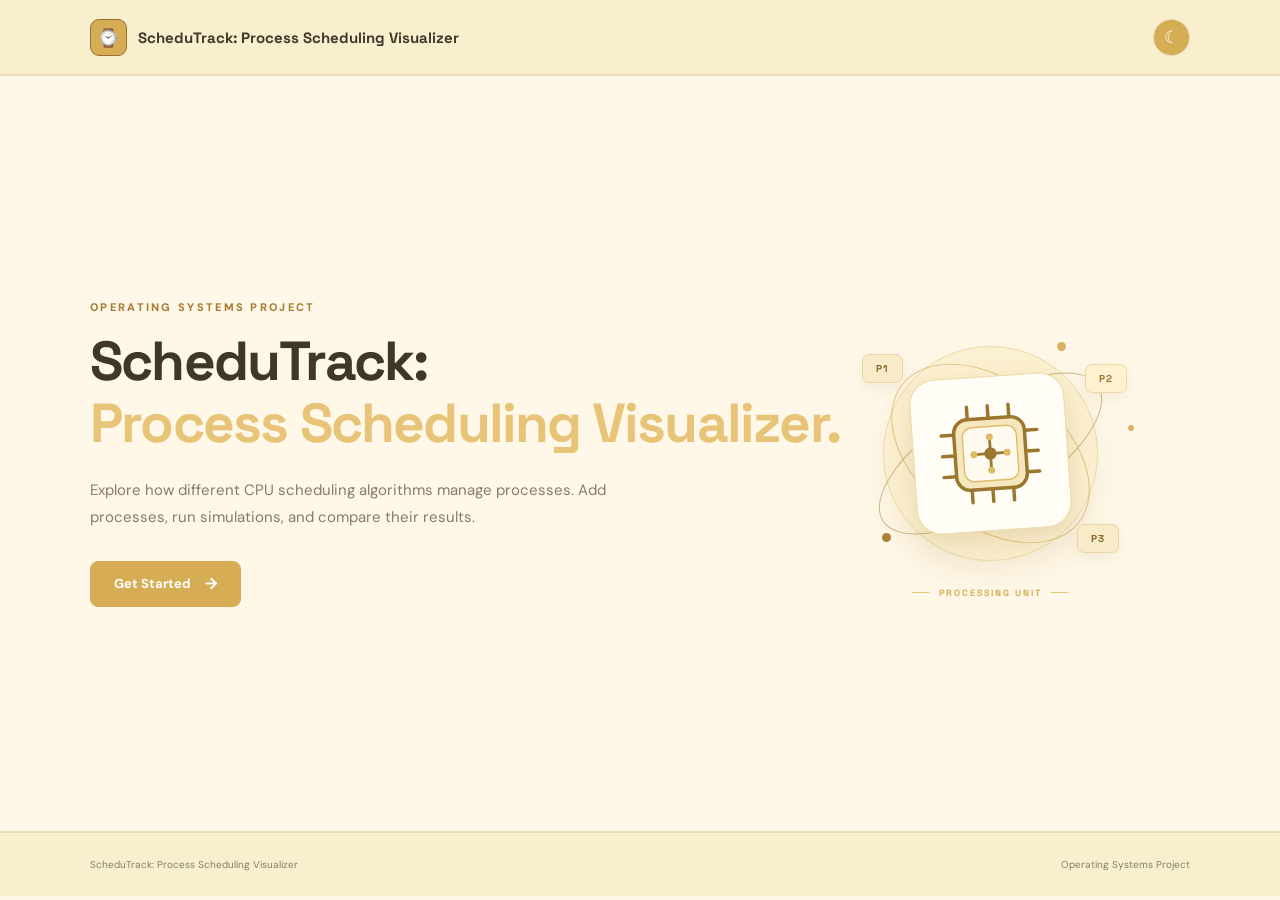
==== commit 9b60c571: "Add files via upload" ====
--- a/index.html
+++ b/index.html
@@ -3,7 +3,7 @@
 <head>
     <meta charset="UTF-8">
     <meta name="viewport" content="width=device-width, initial-scale=1.0">
-    <title>CPU Scheduling Simulator</title>
+    <title>ScheduTrack: Process Scheduling Visualizer</title>
 
     <link rel="stylesheet" href="style.css">
     <link rel="stylesheet" href="illustration.css">
@@ -15,7 +15,7 @@
     <header class="topbar">
         <a href="index.html" class="brand">
             <span class="brand-mark">⌚️</span>
-            <span>CPU Scheduling Simulator</span>
+            <span>ScheduTrack: Process Scheduling Visualizer</span>
         </a>
 
         <button id="themeToggle" class="theme-toggle" aria-label="Toggle theme">☾</button>
@@ -28,8 +28,8 @@
             <div class="welcome-label">OPERATING SYSTEMS PROJECT</div>
 
             <h1>
-                Welcome to the<br>
-                <span>CPU Scheduling Simulator.</span>
+                ScheduTrack:<br>
+                <span>Process Scheduling Visualizer.</span>
             </h1>
 
             <p>
@@ -167,7 +167,7 @@
     </main>
 
     <footer class="site-footer">
-        <span>CPU Scheduling Simulator</span>
+        <span>ScheduTrack: Process Scheduling Visualizer</span>
         <span>Operating Systems Project</span>
     </footer>
 
@@ -238,4 +238,4 @@
     </div>
 
 </body>
-</html>
+</html>
--- a/style.css
+++ b/style.css
@@ -566,7 +566,7 @@
 
     background: var(--purple);
 
-    box-shadow: 0 12px 28px rgba(117, 64, 197, .25);
+    box-shadow: 0 12px 28px rgba(128, 98, 38, .18);
 
     animation: chipFloat 3s ease-in-out infinite;
 
@@ -747,7 +747,7 @@
 
 body[data-theme="dark"] .algorithm-card:nth-child(3) {
 
-    background: #49345f;
+    background: var(--purple-light);
 
 }
 
@@ -962,11 +962,11 @@
 
 body[data-theme="dark"] .algorithm-tag {
 
-    color: #e4cbff;
-
-    background: #49345f;
-
-    border-color: #63457f;
+    color: #f4dfa9;
+
+    background: var(--purple-light);
+
+    border-color: var(--border);
 
 }
 
@@ -1116,7 +1116,7 @@
 
     border-color: var(--pink);
 
-    box-shadow: 0 0 0 3px rgba(223, 85, 152, .13);
+    box-shadow: 0 0 0 3px rgba(214, 173, 84, .18);
 
 }
 
@@ -1254,7 +1254,7 @@
 
 body[data-theme="dark"] tbody tr:nth-child(even) {
 
-    background: #302237;
+    background: var(--pink-pale);
 
 }
 
@@ -1434,7 +1434,7 @@
 
 body[data-theme="dark"] .stat-card:nth-child(3) {
 
-    background: #49345f;
+    background: var(--purple-light);
 
 }
 
@@ -1478,7 +1478,7 @@
 
 body[data-theme="dark"] .stat-card strong {
 
-    color: #d4baff;
+    color: #f4dfa9;
 
 }
 
@@ -1486,7 +1486,7 @@
 
 body[data-theme="dark"] .stat-card:nth-child(2) strong {
 
-    color: #ffb5d6;
+    color: #f7e2b4;
 
 }
 
@@ -1626,7 +1626,7 @@
 
 
 
-/* PURPLE AND PINK PROCESS COLORS */
+/* PASTEL GOLD PROCESS COLORS */
 
 
 
@@ -1860,9 +1860,9 @@
 
 body[data-theme="dark"] .result-completion {
 
-    color: #dfc8ff;
-
-    background: #493363;
+    color: #f6dfaa;
+
+    background: #574627;
 
 }
 
@@ -1870,9 +1870,9 @@
 
 body[data-theme="dark"] .result-turnaround {
 
-    color: #ffb7d8;
-
-    background: #593047;
+    color: #f7e2b4;
+
+    background: #5a4828;
 
 }
 
@@ -1880,9 +1880,9 @@
 
 body[data-theme="dark"] .result-waiting {
 
-    color: #d8bdff;
-
-    background: #46315e;
+    color: #f2d99e;
+
+    background: #4e4026;
 
 }
 
@@ -1930,7 +1930,7 @@
 
     padding: 20px;
 
-    background: rgba(15, 10, 23, .55);
+    background: rgba(20, 17, 11, .60);
 
     backdrop-filter: blur(5px);
 
@@ -2112,7 +2112,7 @@
 
     padding: 20px;
 
-    background: rgba(15, 10, 23, .55);
+    background: rgba(20, 17, 11, .60);
 
     backdrop-filter: blur(5px);
 
